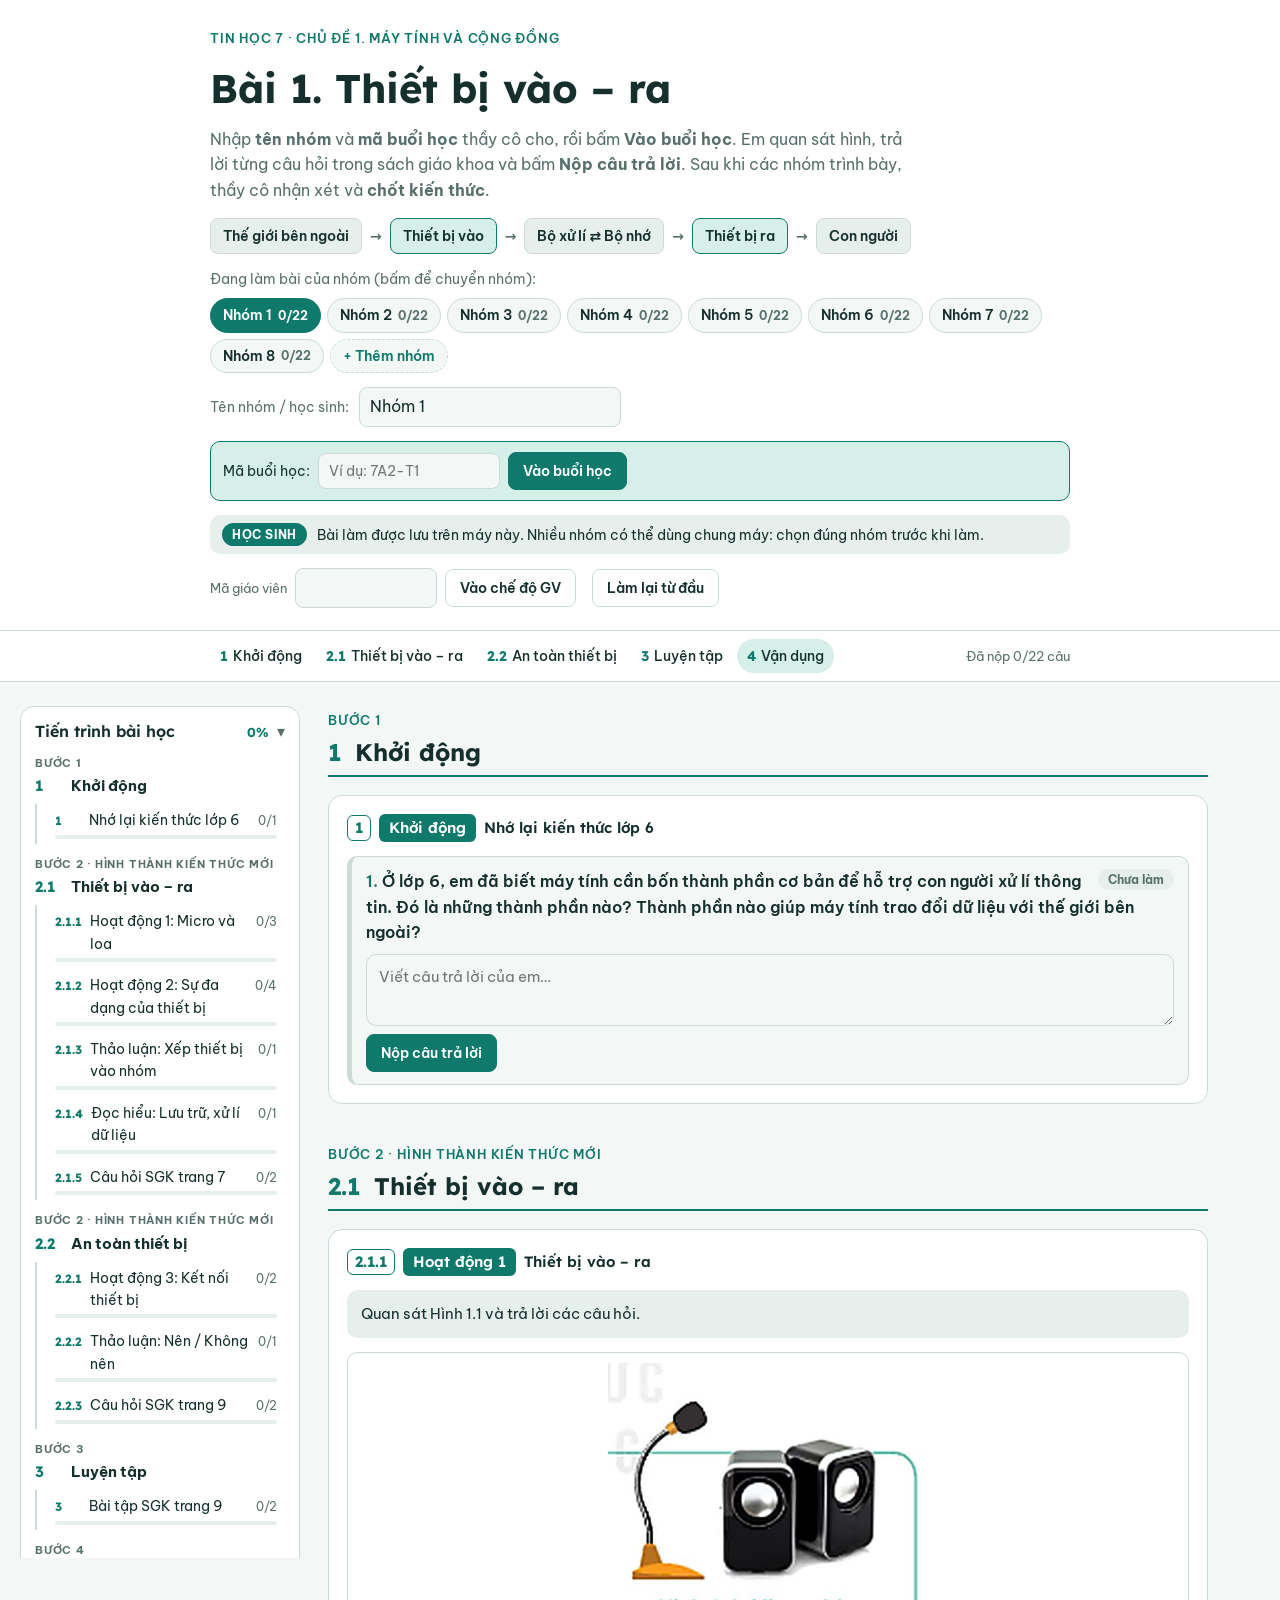
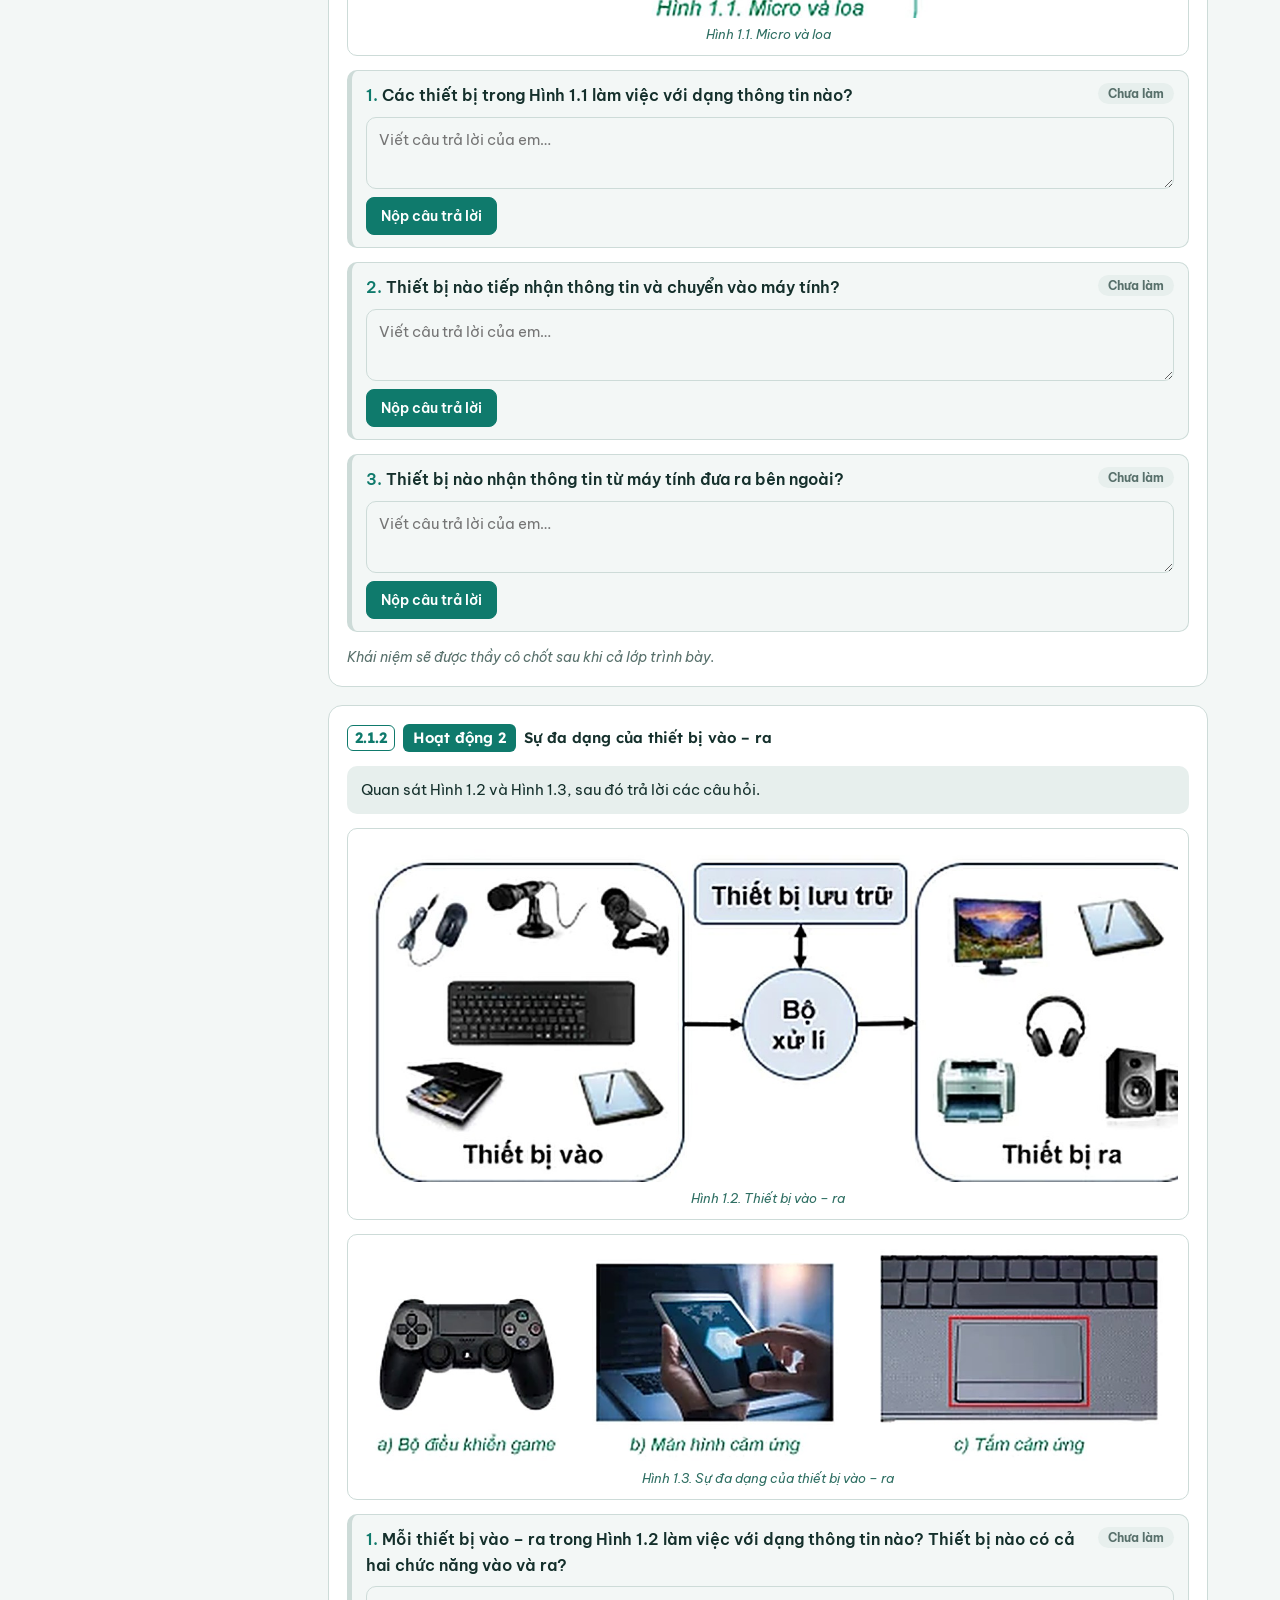
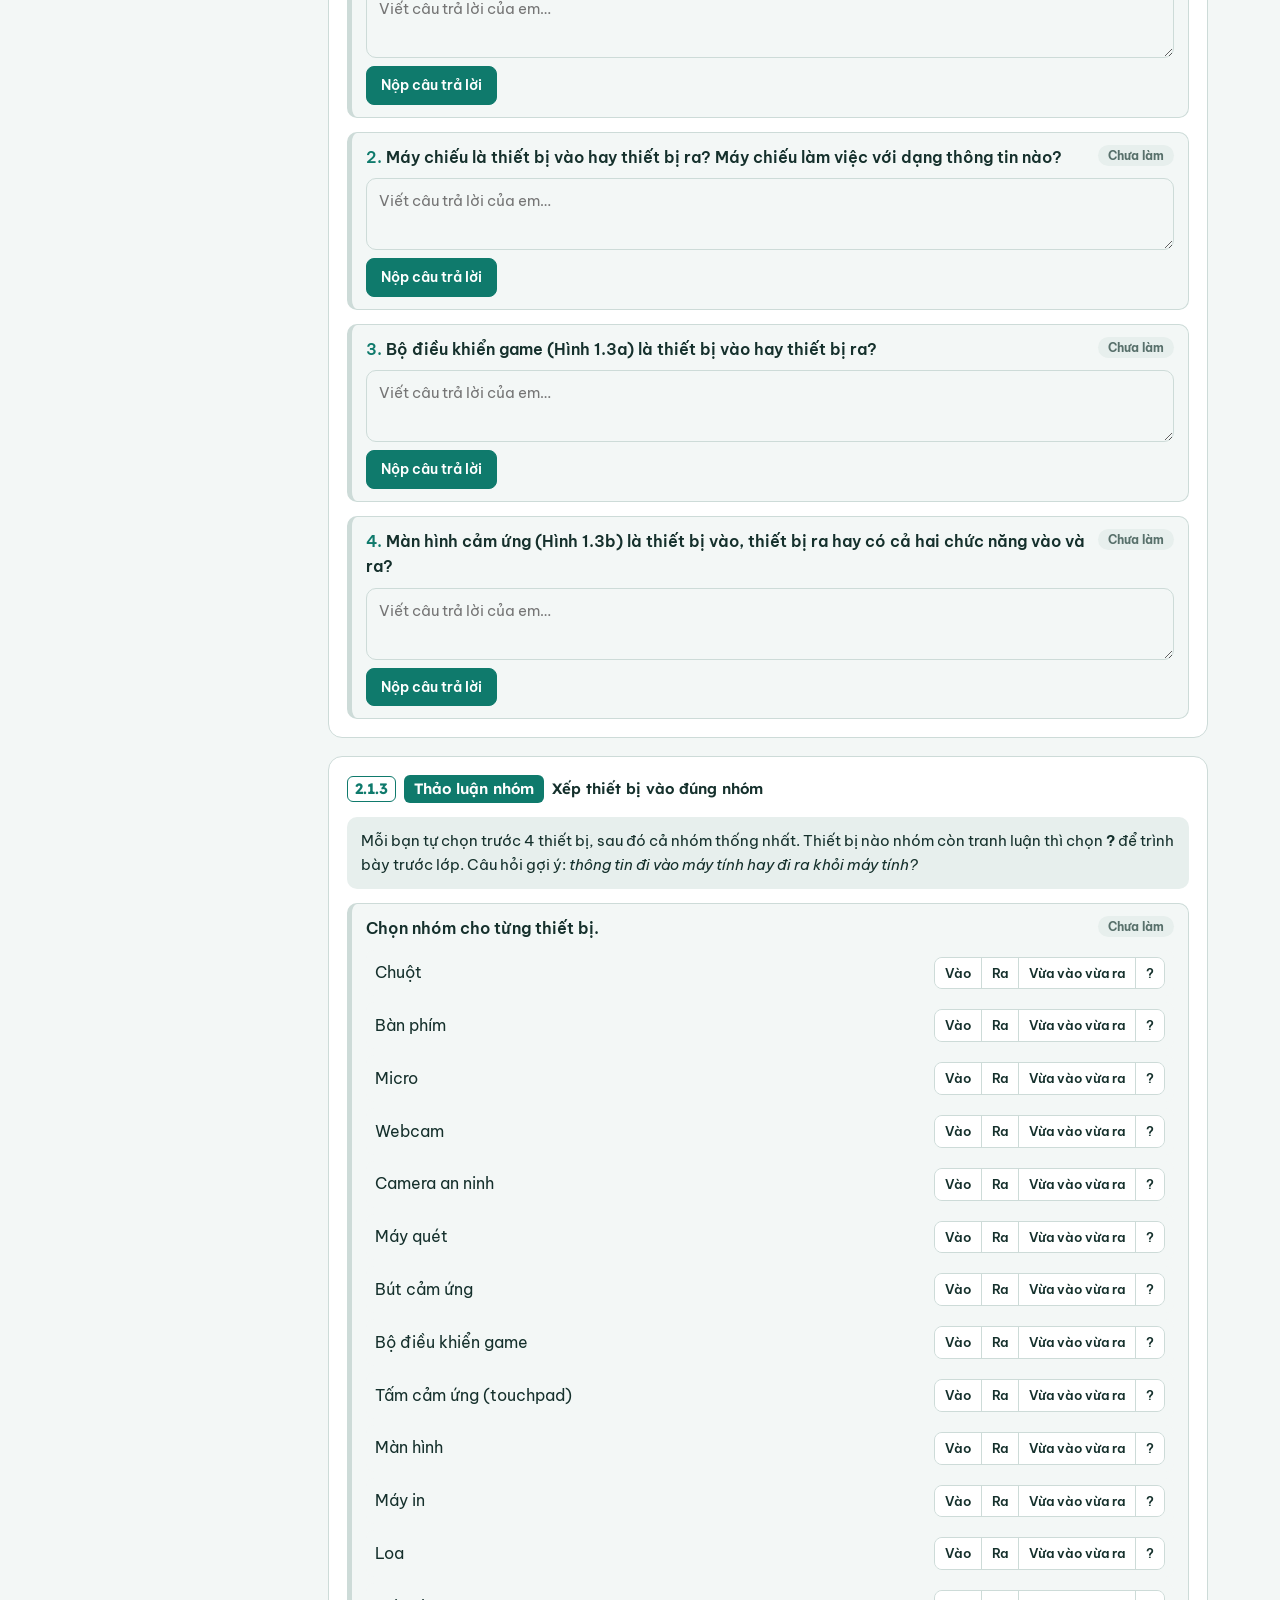
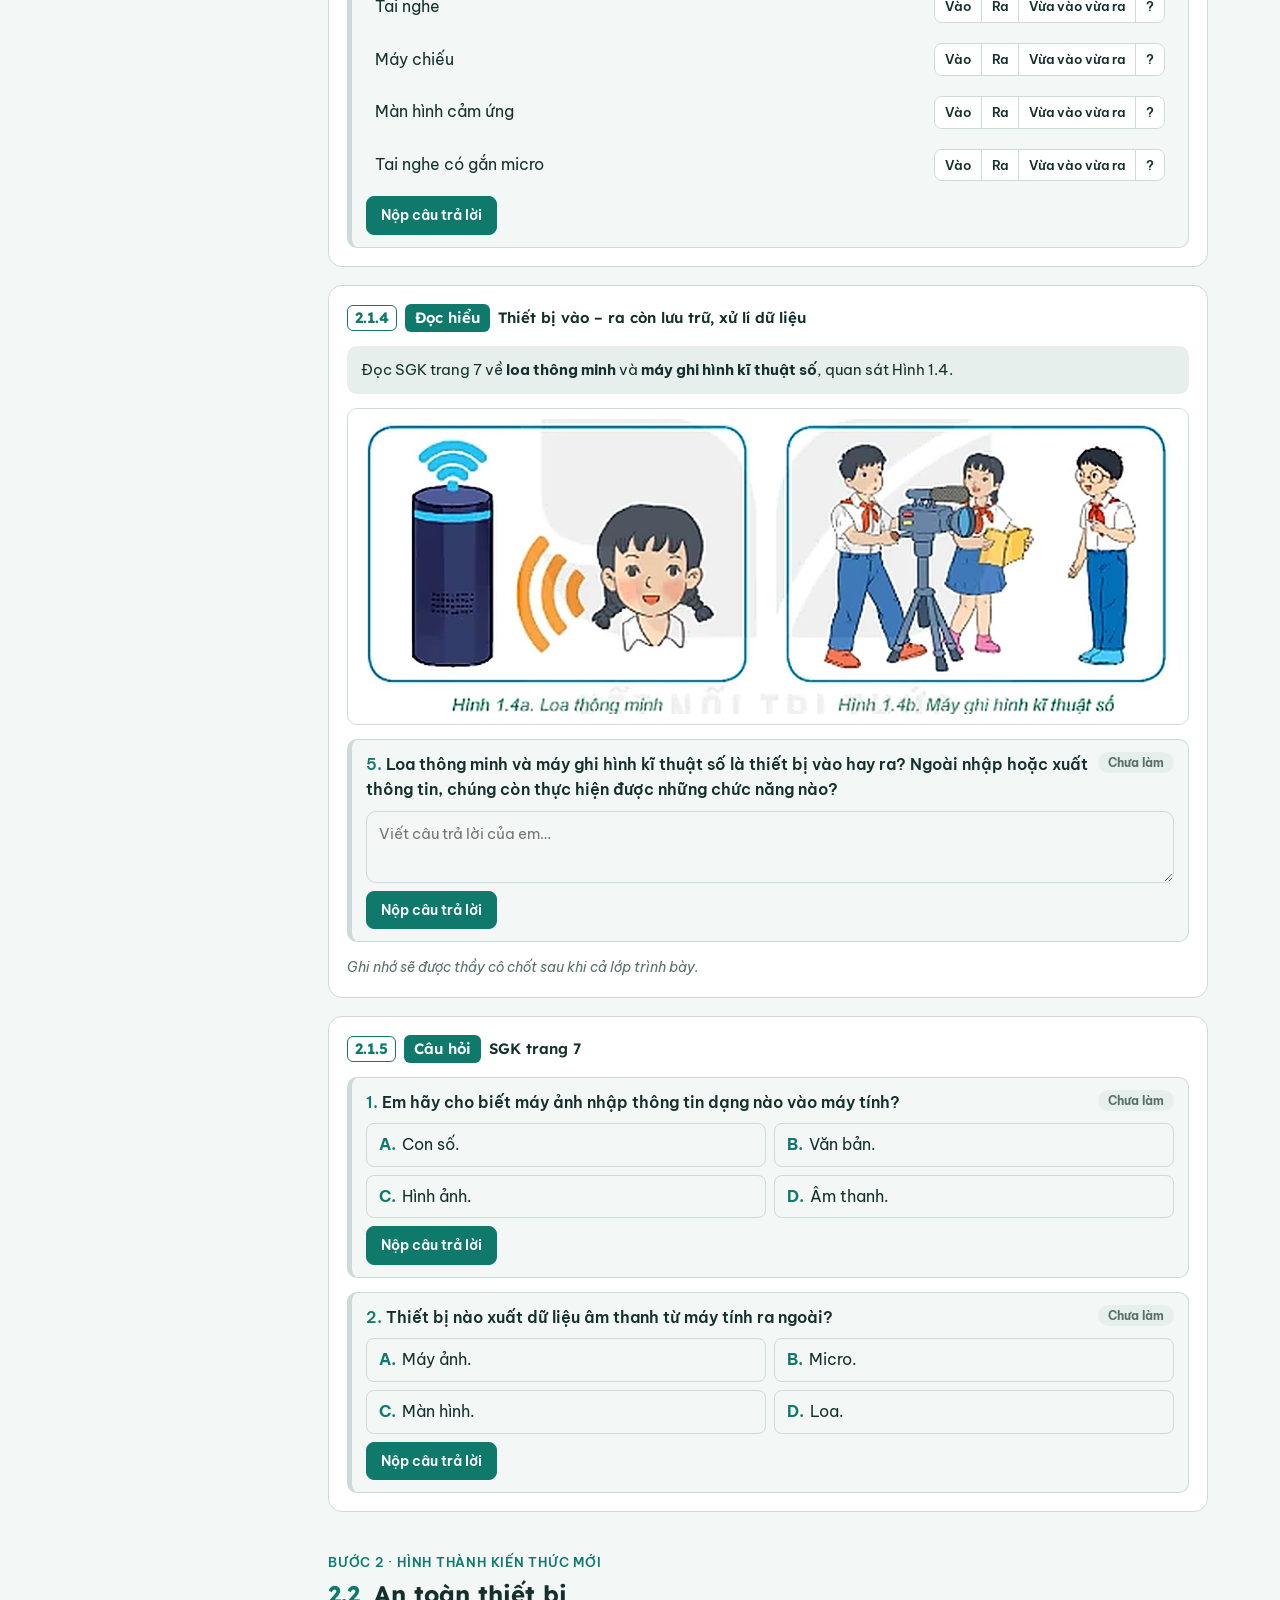
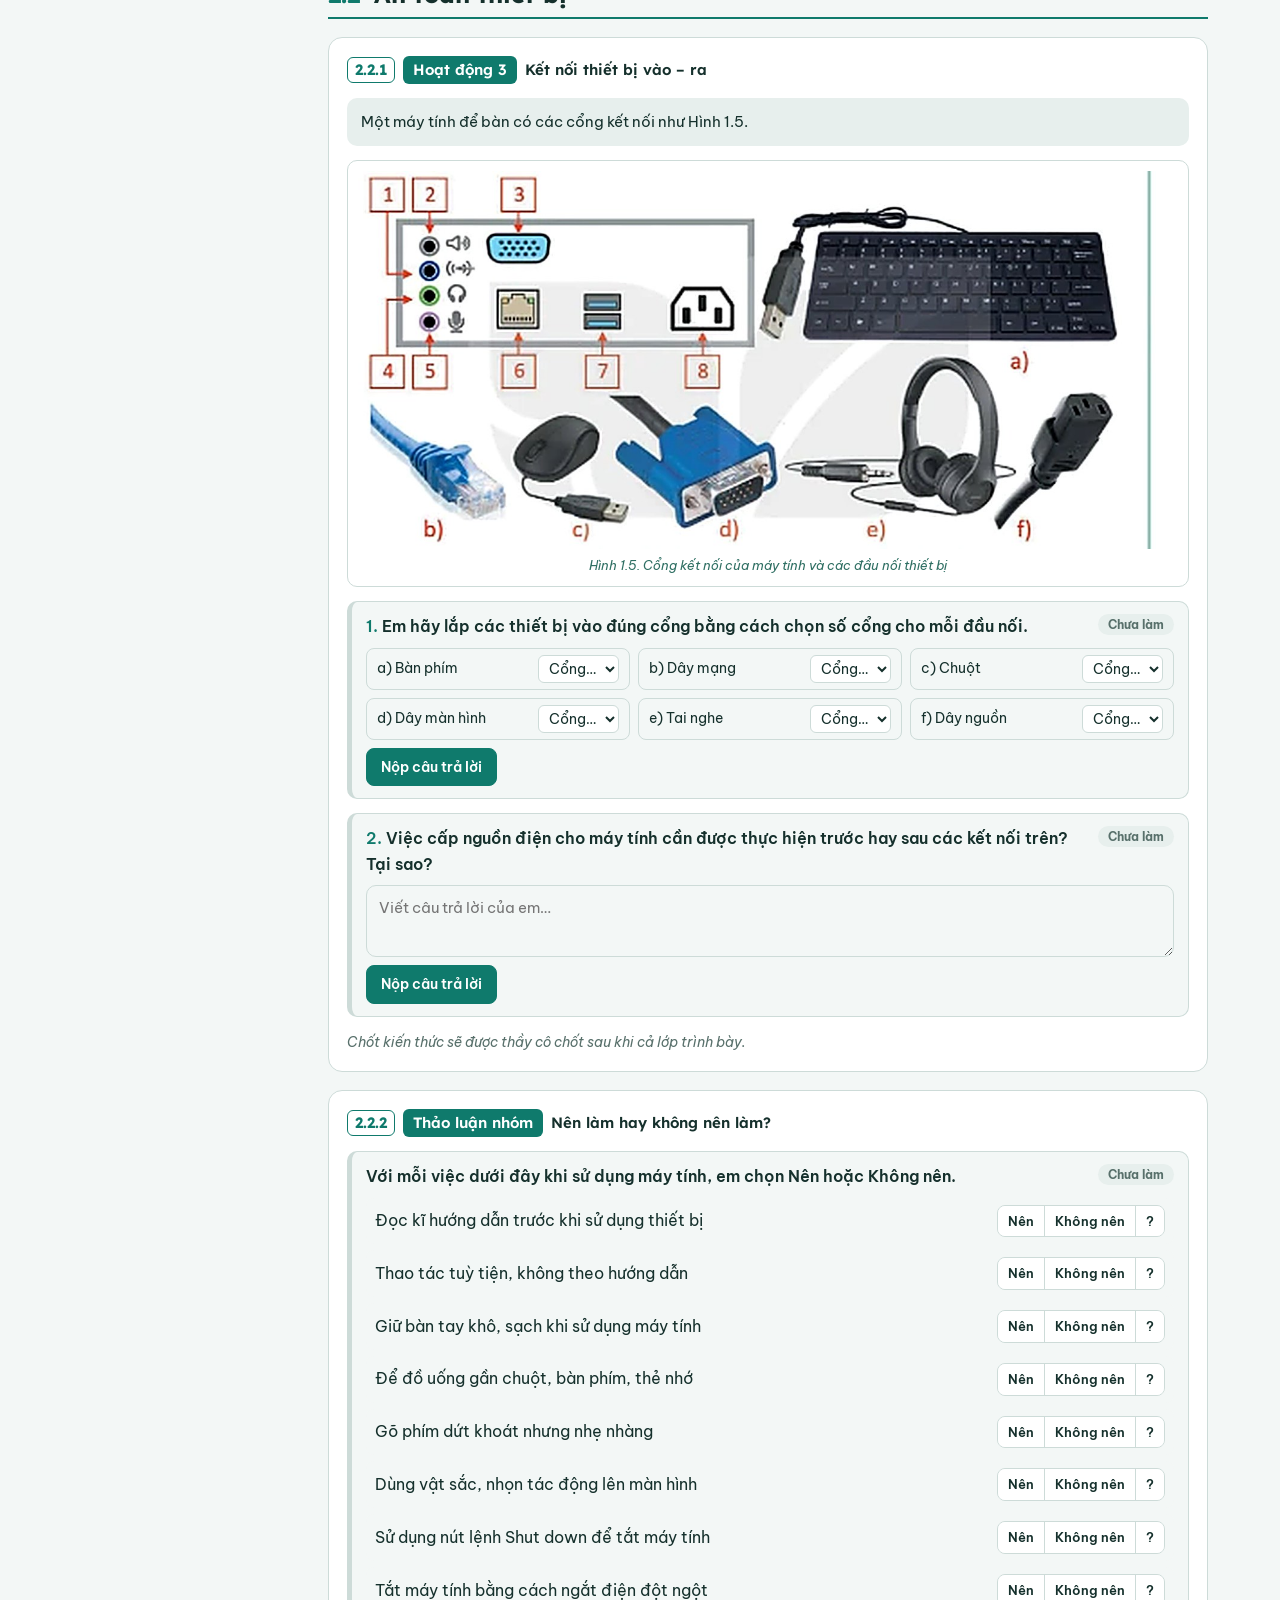
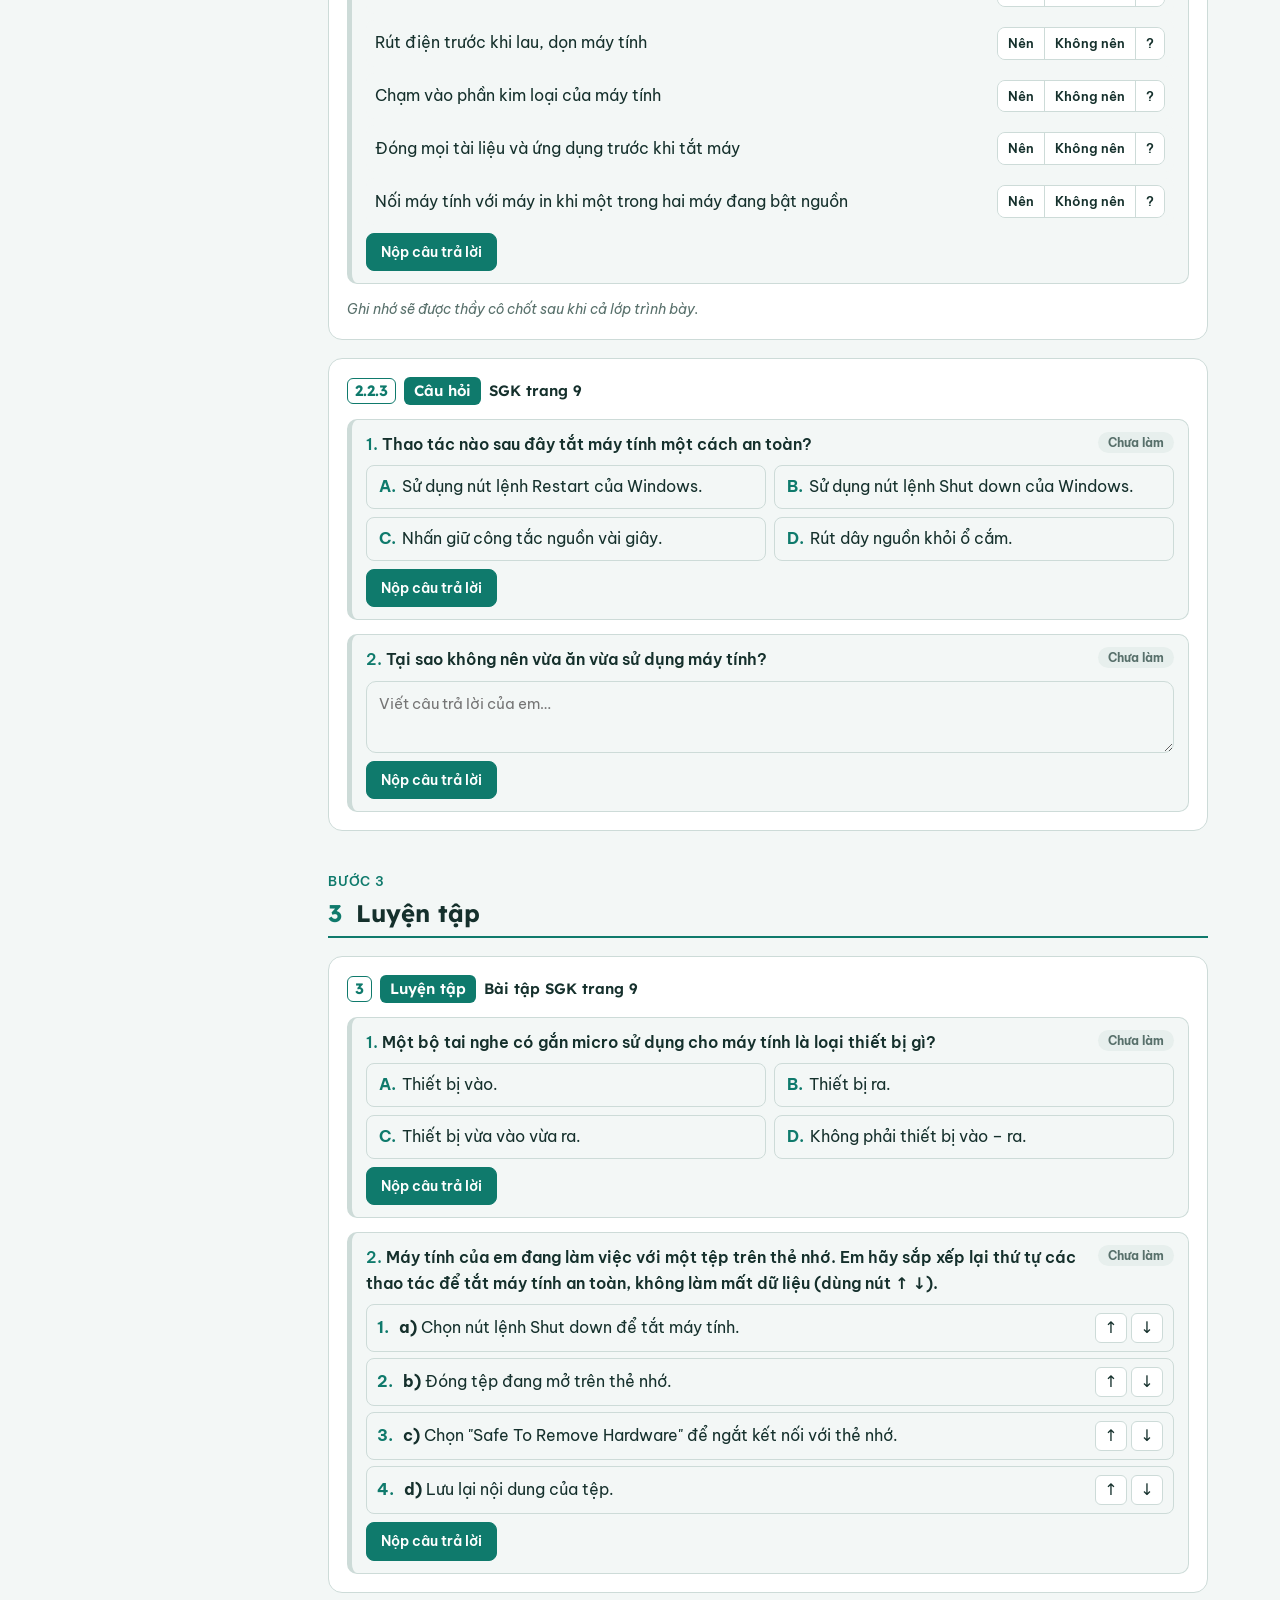
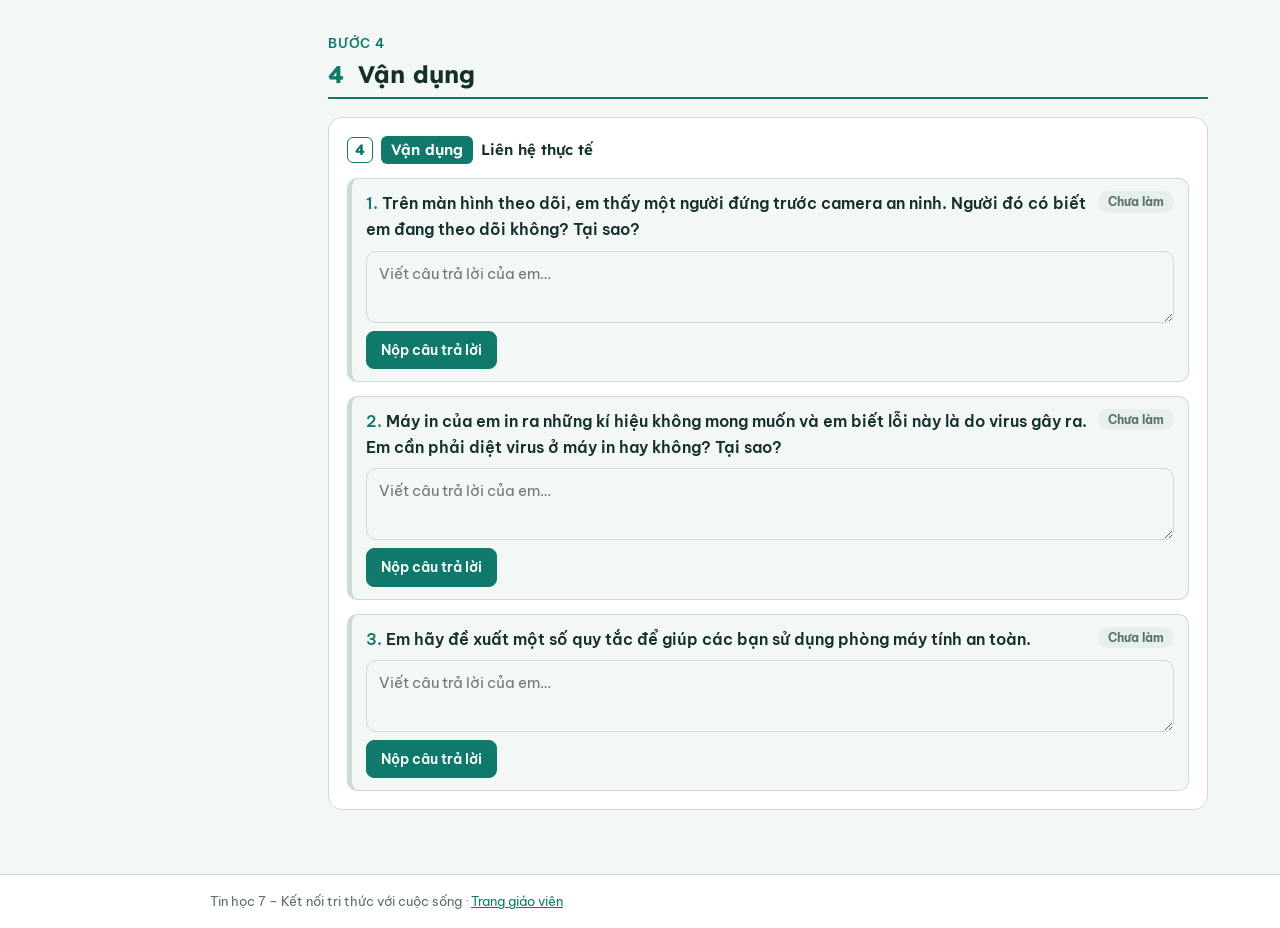
==== index.html @ f8c26579 "Phân cấp tiến trình bài học và tô màu trạng thái câu trả lời - Đánh số 4 bước theo KHBD (1; 2.1.x; 2" ====
<!doctype html>
<html lang="vi">
<head>
<meta charset="utf-8">
<meta name="viewport" content="width=device-width,initial-scale=1,viewport-fit=cover">
<title>Thiết bị vào – ra · Tin học 7</title>
<link rel="preconnect" href="https://fonts.googleapis.com">
<link rel="stylesheet" href="https://fonts.googleapis.com/css2?family=Be+Vietnam+Pro:ital,wght@0,400;0,500;0,600;0,700;1,400&family=Lexend:wght@500;600;700&display=swap">
<link rel="stylesheet" href="assets/style.css?v=9">
</head>
<body>
<header class="hero">
  <div class="wrap">
    <div class="eyebrow">Tin học 7 · Chủ đề 1. Máy tính và cộng đồng</div>
    <h1>Bài 1. Thiết bị vào – ra</h1>
    <p class="lead">Nhập <b>tên nhóm</b> và <b>mã buổi học</b> thầy cô cho, rồi bấm <b>Vào buổi học</b>. Em quan sát hình, trả lời từng câu hỏi trong sách giáo khoa và bấm <b>Nộp câu trả lời</b>. Sau khi các nhóm trình bày, thầy cô nhận xét và <b>chốt kiến thức</b>.</p>
    <div class="flow" aria-label="Đường đi của thông tin trong máy tính">
      <span class="node">Thế giới bên ngoài</span><span class="arr">→</span>
      <span class="node io">Thiết bị vào</span><span class="arr">→</span>
      <span class="node">Bộ xử lí ⇄ Bộ nhớ</span><span class="arr">→</span>
      <span class="node io">Thiết bị ra</span><span class="arr">→</span>
      <span class="node">Con người</span>
    </div>
    <div class="groups" id="group-bar" hidden>
      <span class="gl">Đang làm bài của nhóm (bấm để chuyển nhóm):</span>
      <div class="gchips" id="gchips"></div>
    </div>
    <div class="who">
      <label for="hs-name" id="name-label">Họ tên / Nhóm:</label>
      <input id="hs-name" type="text" placeholder="Ví dụ: Nhóm 3 – 7A2" autocomplete="off">
    </div>
    <div class="join" id="join-box">
      <label for="buoi">Mã buổi học:</label>
      <input id="buoi" type="text" placeholder="Ví dụ: 7A2-T1" autocomplete="off" style="width:160px">
      <button class="btn primary" id="join-go" type="button">Vào buổi học</button>
      <span class="status bad" id="join-msg"></span>
    </div>
    <div class="join" id="join-info" hidden>
      Buổi học: <b id="join-code"></b>
      <button class="btn" id="leave" type="button">Rời buổi học</button>
    </div>
    <div class="mode" id="mode-bar">
      <span class="pill" id="mode-pill">Học sinh</span>
      <span id="mode-text">Bài làm được lưu trên máy này.</span>
      <span class="sync" id="sync"></span>
    </div>
    <div class="tools">
      <span id="pin-box" class="tools">
        <label for="pin" class="status">Mã giáo viên</label>
        <input id="pin" type="password" autocomplete="off" style="width:120px">
        <button class="btn" id="pin-go" type="button">Vào chế độ GV</button>
        <span class="status bad" id="pin-msg"></span>
      </span>
      <button class="btn" id="t-exit" type="button" hidden>Thoát chế độ GV</button>
      <button class="btn keybtn" id="reveal-all" type="button" hidden>Chốt tất cả</button>
      <button class="btn keybtn" id="hide-all" type="button" hidden>Ẩn tất cả phần chốt</button>
      <button class="btn" id="reset" type="button">Làm lại từ đầu</button>
      <div class="confirm" id="reset-confirm" hidden>
        <span id="reset-q">Xoá toàn bộ câu trả lời của em?</span>
        <button class="btn" id="reset-yes" type="button">Xoá</button>
        <button class="btn" id="reset-all" type="button" hidden>Xoá bài của tất cả nhóm</button>
        <button class="btn" id="reset-no" type="button">Huỷ</button>
      </div>
    </div>
  </div>
</header>

<nav class="toc" aria-label="Mục lục">
  <div class="wrap">
    <a href="#theo-doi" id="toc-dash" hidden>Theo dõi lớp</a>
    <a href="#mo-dau" data-stage="mo-dau"><span class="sn">1</span> Khởi động</a>
    <a href="#phan-1" data-stage="phan-1"><span class="sn">2.1</span> Thiết bị vào – ra</a>
    <a href="#phan-2" data-stage="phan-2"><span class="sn">2.2</span> An toàn thiết bị</a>
    <a href="#luyen-tap" data-stage="luyen-tap"><span class="sn">3</span> Luyện tập</a>
    <a href="#van-dung" data-stage="van-dung"><span class="sn">4</span> Vận dụng</a>
    <span class="prog" id="prog"></span>
  </div>
</nav>

<div class="layout">
<aside class="outline" id="outline" aria-label="Tiến trình bài học"></aside>
<main>
  <div class="wrap">

    <section class="part" id="theo-doi" hidden>
      <div class="part-head"><div class="eyebrow">Dành cho giáo viên</div><h2>Theo dõi lớp</h2></div>
      <div class="act">
        <div class="dash-sum" id="dash-sum"></div>
        <div class="tbl-wrap"><table class="tbl"><thead><tr><th>Học sinh / Nhóm</th><th>Đã nộp</th><th>Cập nhật</th><th id="dash-open-h"></th></tr></thead><tbody id="dash-rows"></tbody></table></div>
      </div>
      <div class="act">
        <div class="dash-q">
          <label for="dash-select"><b>Xem câu trả lời của cả lớp:</b></label>
          <select id="dash-select"></select>
          <button class="btn keybtn" id="dash-reveal" type="button">GV chốt câu này</button>
        </div>
        <div class="ans-list" id="dash-answers"></div>
      </div>
    </section>

    <section class="part" id="mo-dau">
      <div class="part-head"><div class="eyebrow">Bước 1</div><h2><span class="sn">1</span> Khởi động</h2></div>
      <div class="act">
        <div class="act-tag"><b>Khởi động</b> Nhớ lại kiến thức lớp 6</div>
        <div data-task="kd1" data-n="1"></div>
      </div>
    </section>

    <section class="part" id="phan-1">
      <div class="part-head"><div class="eyebrow">Bước 2 · Hình thành kiến thức mới</div><h2><span class="sn">2.1</span> Thiết bị vào – ra</h2></div>

      <div class="act">
        <div class="act-tag"><b>Hoạt động 1</b> Thiết bị vào – ra</div>
        <div class="reading">Quan sát Hình 1.1 và trả lời các câu hỏi.</div>
        <figure class="fig sm"><img src="hinh/h11.jpg" alt="Micro để bàn và cặp loa máy tính"><figcaption>Hình 1.1. Micro và loa</figcaption></figure>
        <div data-task="h1a" data-n="1"></div>
        <div data-task="h1b" data-n="2"></div>
        <div data-task="h1c" data-n="3"></div>
        <div data-concept="c1"></div>
      </div>

      <div class="act">
        <div class="act-tag"><b>Hoạt động 2</b> Sự đa dạng của thiết bị vào – ra</div>
        <div class="reading">Quan sát Hình 1.2 và Hình 1.3, sau đó trả lời các câu hỏi.</div>
        <figure class="fig"><img src="hinh/h12.jpg" alt="Sơ đồ: nhóm thiết bị vào, bộ xử lí, thiết bị lưu trữ và nhóm thiết bị ra"><figcaption>Hình 1.2. Thiết bị vào – ra</figcaption></figure>
        <figure class="fig"><img src="hinh/h13.jpg" alt="Bộ điều khiển game, màn hình cảm ứng, tấm cảm ứng"><figcaption>Hình 1.3. Sự đa dạng của thiết bị vào – ra</figcaption></figure>
        <div data-task="h2a" data-n="1"></div>
        <div data-task="h2b" data-n="2"></div>
        <div data-task="h2c" data-n="3"></div>
        <div data-task="h2d" data-n="4"></div>
      </div>

      <div class="act">
        <div class="act-tag"><b>Thảo luận nhóm</b> Xếp thiết bị vào đúng nhóm</div>
        <div class="reading">Mỗi bạn tự chọn trước 4 thiết bị, sau đó cả nhóm thống nhất. Thiết bị nào nhóm còn tranh luận thì chọn <b>?</b> để trình bày trước lớp. Câu hỏi gợi ý: <i>thông tin đi vào máy tính hay đi ra khỏi máy tính?</i></div>
        <div data-task="sortDev"></div>
      </div>

      <div class="act">
        <div class="act-tag"><b>Đọc hiểu</b> Thiết bị vào – ra còn lưu trữ, xử lí dữ liệu</div>
        <div class="reading">Đọc SGK trang 7 về <b>loa thông minh</b> và <b>máy ghi hình kĩ thuật số</b>, quan sát Hình 1.4.</div>
        <figure class="fig"><img src="hinh/h14.jpg" alt="Hình 1.4a. Loa thông minh; Hình 1.4b. Máy ghi hình kĩ thuật số"></figure>
        <div data-task="h2e" data-n="5"></div>
        <div data-concept="c2"></div>
      </div>

      <div class="act">
        <div class="act-tag"><b>Câu hỏi</b> SGK trang 7</div>
        <div data-task="p7a" data-n="1"></div>
        <div data-task="p7b" data-n="2"></div>
      </div>
    </section>

    <section class="part" id="phan-2">
      <div class="part-head"><div class="eyebrow">Bước 2 · Hình thành kiến thức mới</div><h2><span class="sn">2.2</span> An toàn thiết bị</h2></div>

      <div class="act">
        <div class="act-tag"><b>Hoạt động 3</b> Kết nối thiết bị vào – ra</div>
        <div class="reading">Một máy tính để bàn có các cổng kết nối như Hình 1.5.</div>
        <figure class="fig"><img src="hinh/h15.jpg" alt="Các cổng kết nối đánh số 1 đến 8 và các đầu nối a) đến f)"><figcaption>Hình 1.5. Cổng kết nối của máy tính và các đầu nối thiết bị</figcaption></figure>
        <div data-task="h3a" data-n="1"></div>
        <div data-task="h3b" data-n="2"></div>
        <div data-concept="c3"></div>
      </div>

      <div class="act">
        <div class="act-tag"><b>Thảo luận nhóm</b> Nên làm hay không nên làm?</div>
        <div data-task="sortSafe"></div>
        <div data-concept="c4"></div>
      </div>

      <div class="act">
        <div class="act-tag"><b>Câu hỏi</b> SGK trang 9</div>
        <div data-task="p9a" data-n="1"></div>
        <div data-task="p9b" data-n="2"></div>
      </div>
    </section>

    <section class="part" id="luyen-tap">
      <div class="part-head"><div class="eyebrow">Bước 3</div><h2><span class="sn">3</span> Luyện tập</h2></div>
      <div class="act">
        <div class="act-tag"><b>Luyện tập</b> Bài tập SGK trang 9</div>
        <div data-task="lt1" data-n="1"></div>
        <div data-task="lt2" data-n="2"></div>
      </div>
    </section>

    <section class="part" id="van-dung">
      <div class="part-head"><div class="eyebrow">Bước 4</div><h2><span class="sn">4</span> Vận dụng</h2></div>
      <div class="act">
        <div class="act-tag"><b>Vận dụng</b> Liên hệ thực tế</div>
        <div data-task="vd1" data-n="1"></div>
        <div data-task="vd2" data-n="2"></div>
        <div data-task="vd3" data-n="3"></div>
      </div>
    </section>

  </div>
</main>
</div>

<footer class="foot"><div class="wrap">Tin học 7 – Kết nối tri thức với cuộc sống · <a href="giaovien.html">Trang giáo viên</a></div></footer>
<script src="config.js?v=9"></script>
<script src="assets/content.js?v=9"></script>
<script src="assets/outline.js?v=9"></script>
<script src="assets/api.js?v=9"></script>
<script src="assets/hs.js?v=9"></script>
</body>
</html>
---- assets/style.css ----
/* Layout: một cột bài học đọc từ trên xuống, mục lục dính trên cùng; mỗi câu hỏi là một phiếu: HS nộp, GV chốt. GV có thêm bảng theo dõi lớp. */
:root{
  --bg:#f3f7f6; --surface:#ffffff; --sunk:#e7efed; --line:#cddbd8;
  --fg:#15302c; --muted:#58706b;
  --accent:#0f7a6c; --accent-ink:#ffffff; --accent-soft:#d6efe9;
  --key:#c2410c; --key-soft:#fdeee4; --key-line:#f3c3a5;
  --ok:#15803d; --ok-soft:#dcf3e3; --bad:#b91c1c; --bad-soft:#fde3e3;
  --info:#1d4ed8; --info-soft:#e1eafd; --warn:#a16207; --warn-soft:#fdf2d3;
  --font-display:"Lexend","Be Vietnam Pro",system-ui,sans-serif;
  --font-body:"Be Vietnam Pro",system-ui,-apple-system,"Segoe UI",sans-serif;
}
@media (prefers-color-scheme:dark){:root:not([data-theme="light"]){
  --bg:#0e1716; --surface:#152220; --sunk:#1b2b28; --line:#2b403c;
  --fg:#e3efec; --muted:#9bb3ad;
  --accent:#3cc2ad; --accent-ink:#06201c; --accent-soft:#173a35;
  --key:#fb923c; --key-soft:#2e1c12; --key-line:#5e3518;
  --ok:#4ade80; --ok-soft:#14301f; --bad:#f87171; --bad-soft:#3a1717;
  --info:#7aa7ff; --info-soft:#17284a; --warn:#e8b64c; --warn-soft:#3a2e10;
  color-scheme:dark}}
:root[data-theme="dark"]{
  --bg:#0e1716; --surface:#152220; --sunk:#1b2b28; --line:#2b403c;
  --fg:#e3efec; --muted:#9bb3ad;
  --accent:#3cc2ad; --accent-ink:#06201c; --accent-soft:#173a35;
  --key:#fb923c; --key-soft:#2e1c12; --key-line:#5e3518;
  --ok:#4ade80; --ok-soft:#14301f; --bad:#f87171; --bad-soft:#3a1717;
  --info:#7aa7ff; --info-soft:#17284a; --warn:#e8b64c; --warn-soft:#3a2e10;
  color-scheme:dark}

body{background:var(--bg);color:var(--fg);font-family:var(--font-body);font-size:16px;line-height:1.6}
body::before{content:"";position:fixed;inset:0 0 auto;height:env(safe-area-inset-top,0px);z-index:10;background:var(--surface)}
.wrap{max-width:860px;margin:0 auto;padding-left:max(16px,env(safe-area-inset-left,0px));padding-right:max(16px,env(safe-area-inset-right,0px))}
h1,h2,h3{font-family:var(--font-display);text-wrap:balance;line-height:1.25;margin:0}
h1{font-size:clamp(28px,5vw,40px);font-weight:700}
h2{font-size:24px;font-weight:700}
h3{font-size:18px;font-weight:600}
p{margin:0}
button{font:inherit;cursor:pointer}
button:focus-visible,textarea:focus-visible,select:focus-visible,input:focus-visible{outline:3px solid var(--accent);outline-offset:2px}

header.hero{background:var(--surface);border-bottom:1px solid var(--line)}
header.hero .wrap{padding-block:28px 22px;display:grid;gap:14px}
.eyebrow{font-size:13px;font-weight:600;letter-spacing:.06em;text-transform:uppercase;color:var(--accent)}
.lead{color:var(--muted);max-width:64ch}
.flow{display:flex;flex-wrap:wrap;align-items:center;gap:8px;font-size:14px;font-weight:600}
.flow .node{padding:6px 12px;border-radius:8px;background:var(--sunk);border:1px solid var(--line)}
.flow .node.io{background:var(--accent-soft);border-color:var(--accent)}
.flow .arr{color:var(--muted)}
.who{display:flex;flex-wrap:wrap;gap:10px;align-items:center}
.who label{font-size:14px;color:var(--muted)}
input[type=text],input[type=password]{font:inherit;padding:6px 10px;border:1px solid var(--line);border-radius:8px;background:var(--bg);color:var(--fg);min-width:0;width:240px;max-width:100%}
.mode{display:flex;flex-wrap:wrap;gap:10px;align-items:center;font-size:14px;padding:8px 12px;border-radius:10px;background:var(--sunk)}
.mode .pill{font-weight:700;font-size:12px;letter-spacing:.05em;text-transform:uppercase;padding:2px 10px;border-radius:999px;background:var(--accent);color:var(--accent-ink)}
.mode .pill.t{background:var(--key);color:var(--accent-ink)}
.mode .sync{color:var(--muted)}
.tools{display:flex;flex-wrap:wrap;gap:8px;align-items:center}
.groups{display:grid;gap:8px}
.groups .gl{font-size:14px;color:var(--muted)}
.gchips{display:flex;flex-wrap:wrap;gap:6px}
.gchip{display:inline-flex;gap:6px;align-items:center;border:1px solid var(--line);background:var(--bg);color:var(--fg);padding:5px 12px;border-radius:999px;font-size:14px;font-weight:600;max-width:100%}
.gchip .gn{overflow:hidden;text-overflow:ellipsis;white-space:nowrap;max-width:14ch}
.gchip .gc{font-size:12px;font-weight:700;color:var(--muted);font-variant-numeric:tabular-nums}
.gchip[aria-pressed="true"]{background:var(--accent);border-color:var(--accent);color:var(--accent-ink)}
.gchip[aria-pressed="true"] .gc{color:var(--accent-ink)}
.gchip.add{border-style:dashed;color:var(--accent)}
.confirm{display:flex;flex-wrap:wrap;gap:8px;align-items:center;font-size:14px;background:var(--bad-soft);border:1px solid var(--bad);padding:8px 10px;border-radius:8px}

nav.toc{position:sticky;top:env(safe-area-inset-top,0px);z-index:5;background:var(--surface);border-bottom:1px solid var(--line)}
nav.toc .wrap{display:flex;gap:4px;align-items:center;padding-block:8px;overflow-x:auto}
nav.toc a{white-space:nowrap;text-decoration:none;color:var(--fg);font-size:14px;font-weight:500;padding:6px 10px;border-radius:999px}
nav.toc a:hover{background:var(--sunk)}
nav.toc .prog{margin-left:auto;white-space:nowrap;font-size:13px;color:var(--muted);font-variant-numeric:tabular-nums;padding-left:8px}

main .wrap{display:grid;gap:40px;padding-block:28px 64px}
section.part{display:grid;gap:18px;scroll-margin-top:64px}
.part-head{display:grid;gap:6px;border-bottom:2px solid var(--accent);padding-bottom:8px}
.act{display:grid;gap:14px;background:var(--surface);border:1px solid var(--line);border-radius:14px;padding:18px;min-width:0}
.act-tag{display:inline-flex;flex-wrap:wrap;gap:8px;align-items:baseline;font-family:var(--font-display);font-weight:600;font-size:15px}
.act-tag b{background:var(--accent);color:var(--accent-ink);padding:2px 10px;border-radius:6px;font-weight:600}
.reading{background:var(--sunk);border-radius:10px;padding:12px 14px;font-size:15px}

figure.fig{margin:0;display:grid;gap:6px;justify-items:center;background:#ffffff;border:1px solid var(--line);border-radius:10px;padding:10px}
figure.fig img{display:block;width:100%;height:auto}
figure.fig.sm img{max-width:320px}
figure.fig figcaption{font-size:13px;color:#2f6f63;font-style:italic;text-align:center}

.q{display:grid;gap:8px;padding-top:14px;border-top:1px dashed var(--line);min-width:0}
.q-text{font-weight:600}
.q-text .n{color:var(--accent);margin-right:4px}
textarea{font:inherit;font-size:15px;width:100%;min-height:72px;resize:vertical;padding:10px 12px;border:1px solid var(--line);border-radius:10px;background:var(--bg);color:var(--fg);box-sizing:border-box}
textarea[readonly]{background:var(--sunk)}
.row{display:flex;flex-wrap:wrap;gap:8px;align-items:center}
.btn{border:1px solid var(--line);background:var(--surface);color:var(--fg);padding:7px 14px;border-radius:8px;font-size:14px;font-weight:600}
.btn:hover:not(:disabled){border-color:var(--accent)}
.btn.primary{background:var(--accent);border-color:var(--accent);color:var(--accent-ink)}
.btn.keybtn{border-color:var(--key-line);color:var(--key);background:var(--key-soft)}
.btn:disabled{opacity:.45;cursor:not-allowed}
.status{font-size:13px;color:var(--muted)}
.status.ok{color:var(--ok)} .status.bad{color:var(--bad)}

.key{border:1px solid var(--key-line);background:var(--key-soft);border-radius:10px;padding:12px 14px;display:grid;gap:8px}
.key-label{font-size:12px;font-weight:700;letter-spacing:.07em;text-transform:uppercase;color:var(--key)}
.key ul{margin:0;padding-left:20px}
.key .note label{font-size:13px;color:var(--muted)}
.key .note textarea{min-height:52px;background:var(--surface)}
.concept-wrap{display:grid;gap:10px}
.concept{border:2px solid var(--key);background:var(--key-soft);border-radius:12px;padding:14px 16px;display:grid;gap:8px}
.concept h3{color:var(--key)}
.concept ul{margin:0;padding-left:20px;display:grid;gap:4px}
.wait{font-size:14px;color:var(--muted);font-style:italic}

.opts{display:grid;grid-template-columns:repeat(2,minmax(0,1fr));gap:8px}
@media (max-width:520px){.opts{grid-template-columns:1fr}}
.opt{text-align:left;border:1px solid var(--line);background:var(--bg);color:var(--fg);padding:8px 12px;border-radius:8px}
.opt .l{font-weight:700;margin-right:6px;color:var(--accent)}
.opt.sel{border-color:var(--accent);background:var(--accent-soft)}
.opt.right{border-color:var(--ok);background:var(--ok-soft)}
.opt.wrong{border-color:var(--bad);background:var(--bad-soft)}
.opt:disabled{cursor:default}

.sort{display:grid;gap:6px}
.sort-row{display:grid;grid-template-columns:minmax(0,1fr) auto;gap:10px;align-items:center;padding:6px 8px;border-radius:8px;background:var(--bg);border:1px solid transparent}
.sort-row.right{border-color:var(--ok);background:var(--ok-soft)}
.sort-row.wrong{border-color:var(--bad);background:var(--bad-soft)}
.sort-row .hint{display:block;font-size:13px;color:var(--bad);font-weight:600}
.seg{display:inline-flex;flex-wrap:wrap;border:1px solid var(--line);border-radius:8px;overflow:hidden}
.seg button{border:0;background:var(--surface);color:var(--fg);padding:5px 10px;font-size:13px;font-weight:600;border-left:1px solid var(--line)}
.seg button:first-child{border-left:0}
.seg button[aria-pressed="true"]{background:var(--accent);color:var(--accent-ink)}
.seg button.unsure[aria-pressed="true"]{background:var(--key);color:var(--accent-ink)}
.seg button:disabled{cursor:default}
@media (max-width:560px){.sort-row{grid-template-columns:1fr}}

.match{display:grid;grid-template-columns:repeat(3,minmax(0,1fr));gap:8px}
@media (max-width:620px){.match{grid-template-columns:repeat(2,minmax(0,1fr))}}
.match label{display:flex;justify-content:space-between;align-items:center;gap:8px;padding:6px 10px;border:1px solid var(--line);border-radius:8px;background:var(--bg);font-size:14px}
.match label.right{border-color:var(--ok);background:var(--ok-soft)}
.match label.wrong{border-color:var(--bad);background:var(--bad-soft)}
.match select{font:inherit;padding:3px 6px;border-radius:6px;border:1px solid var(--line);background:var(--surface);color:var(--fg)}

.order{list-style:none;margin:0;padding:0;display:grid;gap:6px}
.order li{display:grid;grid-template-columns:auto minmax(0,1fr) auto;gap:10px;align-items:center;padding:8px 10px;border:1px solid var(--line);border-radius:8px;background:var(--bg)}
.order li.right{border-color:var(--ok);background:var(--ok-soft)}
.order li.wrong{border-color:var(--bad);background:var(--bad-soft)}
.order .pos{font-weight:700;color:var(--accent);font-variant-numeric:tabular-nums}
.order .mv{display:flex;gap:4px}
.order .mv button{border:1px solid var(--line);background:var(--surface);color:var(--fg);border-radius:6px;width:32px;height:30px}

/* Teacher dashboard */
#theo-doi .act{gap:12px}
.dash-sum{display:flex;flex-wrap:wrap;gap:14px;font-size:14px;color:var(--muted)}
.dash-sum b{color:var(--fg);font-variant-numeric:tabular-nums}
.tbl-wrap{overflow-x:auto}
table.tbl{border-collapse:collapse;width:100%;font-size:14px}
.tbl th,.tbl td{text-align:left;padding:7px 10px;border-bottom:1px solid var(--line);vertical-align:top}
.tbl th{font-size:12px;letter-spacing:.05em;text-transform:uppercase;color:var(--muted)}
.tbl td.num{font-variant-numeric:tabular-nums;white-space:nowrap}
.chip{display:inline-block;font-size:12px;font-weight:700;padding:1px 8px;border-radius:999px;white-space:nowrap}
.chip.ok{background:var(--ok-soft);color:var(--ok)} .chip.bad{background:var(--bad-soft);color:var(--bad)}
.chip.sub{background:var(--accent-soft);color:var(--accent)} .chip.draft{background:var(--sunk);color:var(--muted)}
.dash-q{display:flex;flex-wrap:wrap;gap:8px;align-items:center}
.dash-q select{font:inherit;padding:6px 8px;border-radius:8px;border:1px solid var(--line);background:var(--surface);color:var(--fg);max-width:100%}
.ans-list{display:grid;gap:8px}
.ans-item{display:grid;gap:4px;padding:10px 12px;border:1px solid var(--line);border-radius:10px;background:var(--bg)}
.ans-item .who-l{display:flex;gap:8px;align-items:center;font-weight:600;font-size:14px}
.ans-item .txt{white-space:pre-wrap;font-size:15px}
.empty{font-size:14px;color:var(--muted)}

@media (prefers-reduced-motion:no-preference){.key,.concept{animation:pop .25s ease-out}}
@keyframes pop{from{transform:translateY(-4px);opacity:.6}to{transform:none;opacity:1}}

/* Trang GitHub: vào buổi học, chân trang, trang giáo viên */
html{-webkit-text-size-adjust:100%}
body{margin:0}
.join{display:flex;flex-wrap:wrap;gap:8px;align-items:center;font-size:14px;padding:10px 12px;border:1px solid var(--accent);border-radius:10px;background:var(--accent-soft)}
footer.foot{border-top:1px solid var(--line);background:var(--surface)}
footer.foot .wrap{padding-block:16px;font-size:13px;color:var(--muted)}
footer.foot a{color:var(--accent)}
.login{display:grid;gap:10px;max-width:520px}
.login .row label{min-width:130px;font-size:14px;color:var(--muted)}
.share{display:flex;flex-wrap:wrap;gap:16px;align-items:center}
.share .qr{background:#ffffff;padding:8px;border-radius:8px;border:1px solid var(--line);line-height:0}
.share .qr img,.share .qr canvas{display:block;width:180px;height:180px;image-rendering:pixelated}
.share code{font-size:13px;word-break:break-all;background:var(--sunk);padding:4px 8px;border-radius:6px}
.big-code{font-family:var(--font-display);font-size:28px;font-weight:700;letter-spacing:.04em;color:var(--accent)}
.rev-list{display:grid;gap:6px}
.rev-row{display:grid;grid-template-columns:minmax(0,1fr) auto;gap:10px;align-items:center;padding:6px 10px;border:1px solid var(--line);border-radius:8px;background:var(--bg);font-size:14px}
.rev-row.on{border-color:var(--key-line);background:var(--key-soft)}
.rev-group{font-size:12px;font-weight:700;letter-spacing:.06em;text-transform:uppercase;color:var(--muted);margin-top:6px}
.key-inline{border-left:3px solid var(--key);padding:6px 10px;background:var(--key-soft);border-radius:0 8px 8px 0;font-size:14px}
.key-inline ul{margin:0;padding-left:18px}
[hidden]{display:none!important}
img{max-width:100%}
body{font-size:16px}
/* Trang giáo viên: bài học kèm bài các nhóm */
.app-grid,.lesson-grid{display:grid;gap:40px}
select.filter{font:inherit;font-size:14px;padding:4px 8px;border-radius:8px;border:1px solid var(--line);background:var(--surface);color:var(--fg);max-width:180px}
details.key-det summary{cursor:pointer;font-size:14px;font-weight:600;color:var(--key)}
details.key-det .key-inline{margin-top:6px}
.tq .ans-list{display:grid;gap:8px}
.fb-edit{display:grid;gap:6px;padding-top:6px;border-top:1px dashed var(--line)}
.fb-edit textarea{min-height:48px;background:var(--surface)}
.chip.nx{background:var(--key-soft);color:var(--key)}
/* Trang học sinh: nhận xét của giáo viên */
.feedback{border-left:3px solid var(--accent);background:var(--accent-soft);border-radius:0 10px 10px 0;padding:8px 12px;display:grid;gap:2px}
.feedback .fl{font-size:12px;font-weight:700;letter-spacing:.06em;text-transform:uppercase;color:var(--accent)}
.feedback .ft{white-space:pre-wrap}
/* Nút khen */
.ico{width:16px;height:16px;flex:none;fill:none;stroke:currentColor;stroke-width:2;stroke-linecap:round;stroke-linejoin:round;vertical-align:-3px}
.like-btn{display:inline-flex;gap:6px;align-items:center}
.like-btn.suggest{border-color:var(--ok);color:var(--ok)}
.like-btn[aria-pressed="true"]{background:var(--ok);border-color:var(--ok);color:var(--accent-ink)}
.like-btn[aria-pressed="true"] .ico{fill:currentColor}
.chip.like{background:var(--ok-soft);color:var(--ok);display:inline-flex;gap:4px;align-items:center}
.chip.like .ico{width:12px;height:12px;fill:currentColor;vertical-align:0}
.liked{display:inline-flex;gap:8px;align-items:center;font-weight:700;color:var(--ok);background:var(--ok-soft);border:1px solid var(--ok);border-radius:999px;padding:4px 12px;justify-self:start;font-size:14px}
.liked .ico{width:18px;height:18px;fill:currentColor}
/* Gợi ý nhận xét */
.nx-chips{display:flex;flex-wrap:wrap;gap:6px;align-items:center}
.nx-chip{font:inherit;font-size:13px;text-align:left;border:1px solid var(--line);background:var(--surface);color:var(--fg);padding:4px 10px;border-radius:999px;max-width:100%;cursor:pointer}
.nx-chip:hover{border-color:var(--accent)}
.nx-chip.ok{border-color:var(--ok);color:var(--ok);background:var(--ok-soft)}
.nx-chip.fix{border-color:var(--key-line);color:var(--key);background:var(--key-soft)}
.nx-chip.auto{border-color:var(--bad);color:var(--bad);background:var(--bad-soft)}

/* ===== Tiến trình bài học (bố cục 2 cột trên màn hình rộng) ===== */
.layout{display:block}
.outline{padding-left:max(16px,env(safe-area-inset-left,0px));padding-right:max(16px,env(safe-area-inset-right,0px));padding-block:16px 0}
@media (min-width:1100px){
  .layout{display:grid;grid-template-columns:280px minmax(0,1fr);gap:28px;max-width:1240px;margin:0 auto;padding-inline:20px}
  .layout main .wrap{max-width:880px;margin:0;padding-left:0;padding-right:0}
  .outline{position:sticky;top:calc(env(safe-area-inset-top,0px) + 56px);align-self:start;max-height:calc(100vh - 72px);overflow:auto;padding:24px 0 24px}
}
details.ol{background:var(--surface);border:1px solid var(--line);border-radius:14px;padding:12px 14px}
details.ol > summary{cursor:pointer;display:flex;justify-content:space-between;align-items:center;font-family:var(--font-display);font-weight:600;font-size:16px;list-style:none}
details.ol > summary::-webkit-details-marker{display:none}
details.ol > summary::after{content:"▾";color:var(--muted);margin-left:8px}
details.ol:not([open]) > summary::after{content:"▸"}
.ol-total{margin-left:auto;font-size:13px;font-weight:700;color:var(--accent);font-variant-numeric:tabular-nums}
.ol-stages{list-style:none;margin:10px 0 0;padding:0;display:grid;gap:12px}
.ol-step{font-size:11px;font-weight:700;letter-spacing:.07em;text-transform:uppercase;color:var(--muted)}
.ol-st{display:block;text-decoration:none;color:var(--fg);font-weight:700;font-size:15px;padding:2px 0}
.ol-stage.cur > .ol-st{color:var(--accent)}
.ol-acts{list-style:none;margin:4px 0 0;padding:0 0 0 10px;border-left:2px solid var(--line);display:grid;gap:2px}
.ol-acts li{display:grid;gap:3px;padding:5px 8px;border-radius:8px}
.ol-acts li.cur{background:var(--accent-soft)}
.ol-acts a{display:grid;grid-template-columns:auto minmax(0,1fr) auto;gap:8px;align-items:baseline;text-decoration:none;color:var(--fg);font-size:14px}
.ol-acts .sn{font-size:12px}
.ol-acts .cnt{font-size:12px;color:var(--muted);font-variant-numeric:tabular-nums}
.ol-acts li.done .cnt{color:var(--ok);font-weight:700}
.ol-acts li.chot .t::after{content:" · đã chốt";color:var(--key);font-size:12px;font-weight:600}
.bar{display:block;height:4px;border-radius:99px;background:var(--sunk);overflow:hidden}
.bar i{display:block;height:100%;width:0;background:var(--info);border-radius:99px;transition:width .3s}
.ol-acts li.done .bar i{background:var(--ok)}
.sn{display:inline-block;min-width:2.2em;font-family:var(--font-display);font-weight:700;color:var(--accent);font-variant-numeric:tabular-nums}
h2 .sn{min-width:0;margin-right:6px}
.act-tag .code{font-family:var(--font-display);font-weight:700;color:var(--accent);border:1.5px solid var(--accent);border-radius:6px;padding:0 7px}
nav.toc a.cur{background:var(--accent-soft);color:var(--fg)}
nav.toc .sn{min-width:0;margin-right:2px}
.legend{margin-top:12px;padding-top:10px;border-top:1px solid var(--line);display:grid;gap:4px;font-size:13px}
.legend-t{font-size:11px;font-weight:700;letter-spacing:.07em;text-transform:uppercase;color:var(--muted)}
.lg{display:flex;gap:8px;align-items:center}
.sw{display:inline-block;width:14px;height:14px;border-radius:4px;border:2px solid var(--line);background:var(--bg)}
.sw.draft{border-color:var(--warn);background:var(--warn-soft)}
.sw.sub{border-color:var(--info);background:var(--info-soft)}
.sw.right{border-color:var(--ok);background:var(--ok-soft)}
.sw.wrong{border-color:var(--bad);background:var(--bad-soft)}

/* ===== Màu trạng thái câu trả lời ===== */
.q[data-state]{border:1px solid var(--line);border-left:5px solid var(--line);border-radius:10px;padding:12px 14px;background:var(--bg)}
.act > .q[data-state]{border-top:1px solid var(--line)}
.q[data-state="draft"]{border-left-color:var(--warn)}
.q[data-state="sub"]{border-left-color:var(--info)}
.q[data-state="right"]{border-left-color:var(--ok);background:color-mix(in srgb,var(--ok-soft) 45%,var(--bg))}
.q[data-state="wrong"]{border-left-color:var(--bad);background:color-mix(in srgb,var(--bad-soft) 45%,var(--bg))}
.q[data-state="draft"] textarea:not([readonly]){border-color:var(--warn)}
.q[data-state="sub"] textarea[readonly]{background:var(--info-soft);border-color:var(--info)}
.q[data-state="right"] textarea[readonly]{background:var(--ok-soft);border-color:var(--ok)}
.q[data-state="wrong"] textarea[readonly]{background:var(--bad-soft);border-color:var(--bad)}
.pill-state{float:right;margin-left:8px;font-size:12px;font-weight:700;padding:1px 10px;border-radius:999px;background:var(--sunk);color:var(--muted)}
.q[data-state="draft"] .pill-state{background:var(--warn-soft);color:var(--warn)}
.q[data-state="sub"] .pill-state{background:var(--info-soft);color:var(--info)}
.q[data-state="right"] .pill-state{background:var(--ok-soft);color:var(--ok)}
.q[data-state="wrong"] .pill-state{background:var(--bad-soft);color:var(--bad)}
.ans-item[data-state]{border-left:5px solid var(--line)}
.ans-item[data-state="draft"]{border-left-color:var(--warn);border-style:dashed dashed dashed solid}
.ans-item[data-state="sub"]{border-left-color:var(--info)}
.ans-item[data-state="right"]{border-left-color:var(--ok);background:color-mix(in srgb,var(--ok-soft) 50%,var(--bg))}
.ans-item[data-state="wrong"]{border-left-color:var(--bad);background:color-mix(in srgb,var(--bad-soft) 50%,var(--bg))}
.ans-item.liked{box-shadow:inset 0 0 0 2px var(--ok)}
.chip.info{background:var(--info-soft);color:var(--info)}
.chip.warn{background:var(--warn-soft);color:var(--warn)}

/* ===== Bảng màu tiến độ (giáo viên) ===== */
.mx-wrap{overflow-x:auto}
table.mx{border-collapse:separate;border-spacing:3px;font-size:12px}
.mx th{font-weight:700;color:var(--muted);text-align:center;padding:2px 4px;white-space:nowrap}
.mx th.grp{text-align:left;font-size:13px;color:var(--fg);max-width:160px;overflow:hidden;text-overflow:ellipsis}
.mx th.stg{color:var(--accent);border-bottom:2px solid var(--accent)}
.mx td{width:26px;height:26px;min-width:26px;text-align:center;border-radius:6px;border:2px solid var(--line);background:var(--bg);color:var(--muted);font-weight:700;cursor:pointer;padding:0}
.mx td.draft{border-color:var(--warn);background:var(--warn-soft);color:var(--warn)}
.mx td.sub{border-color:var(--info);background:var(--info-soft);color:var(--info)}
.mx td.right{border-color:var(--ok);background:var(--ok-soft);color:var(--ok)}
.mx td.wrong{border-color:var(--bad);background:var(--bad-soft);color:var(--bad)}
.mx td:hover{outline:2px solid var(--fg)}
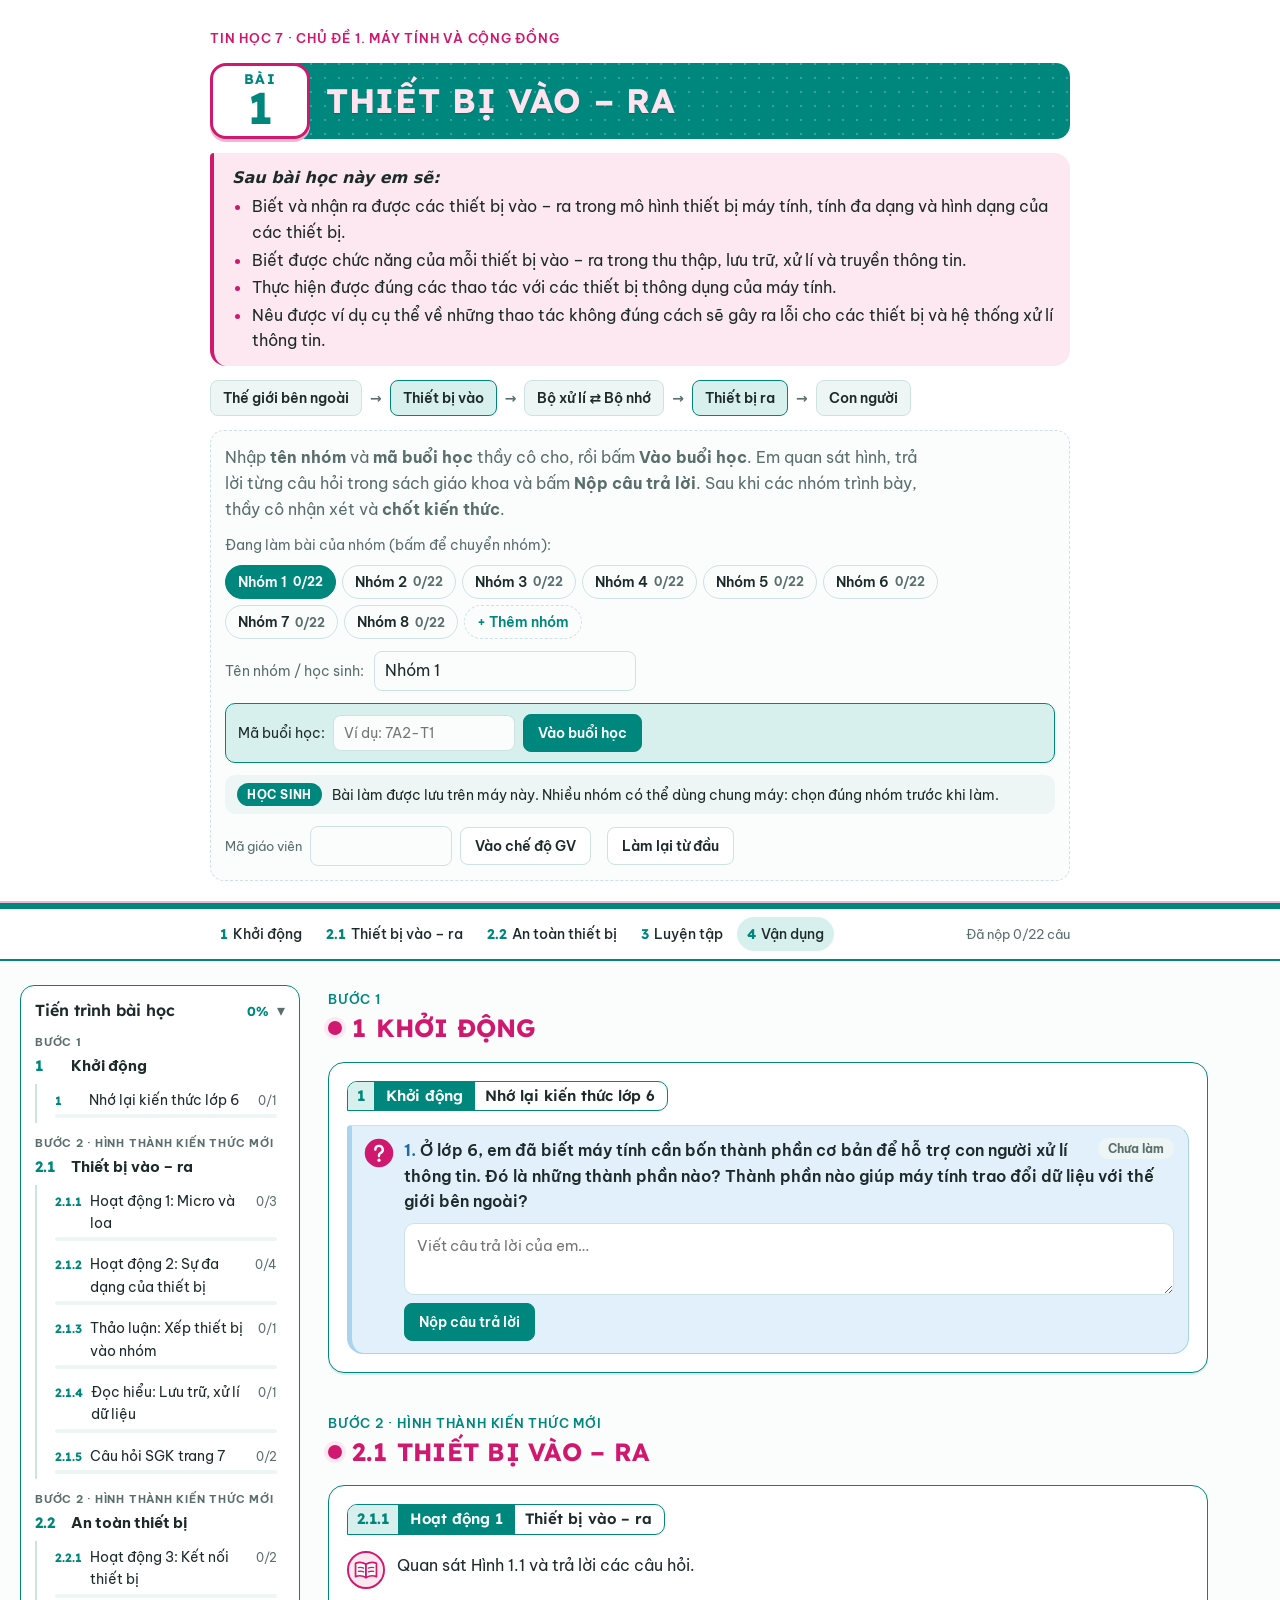
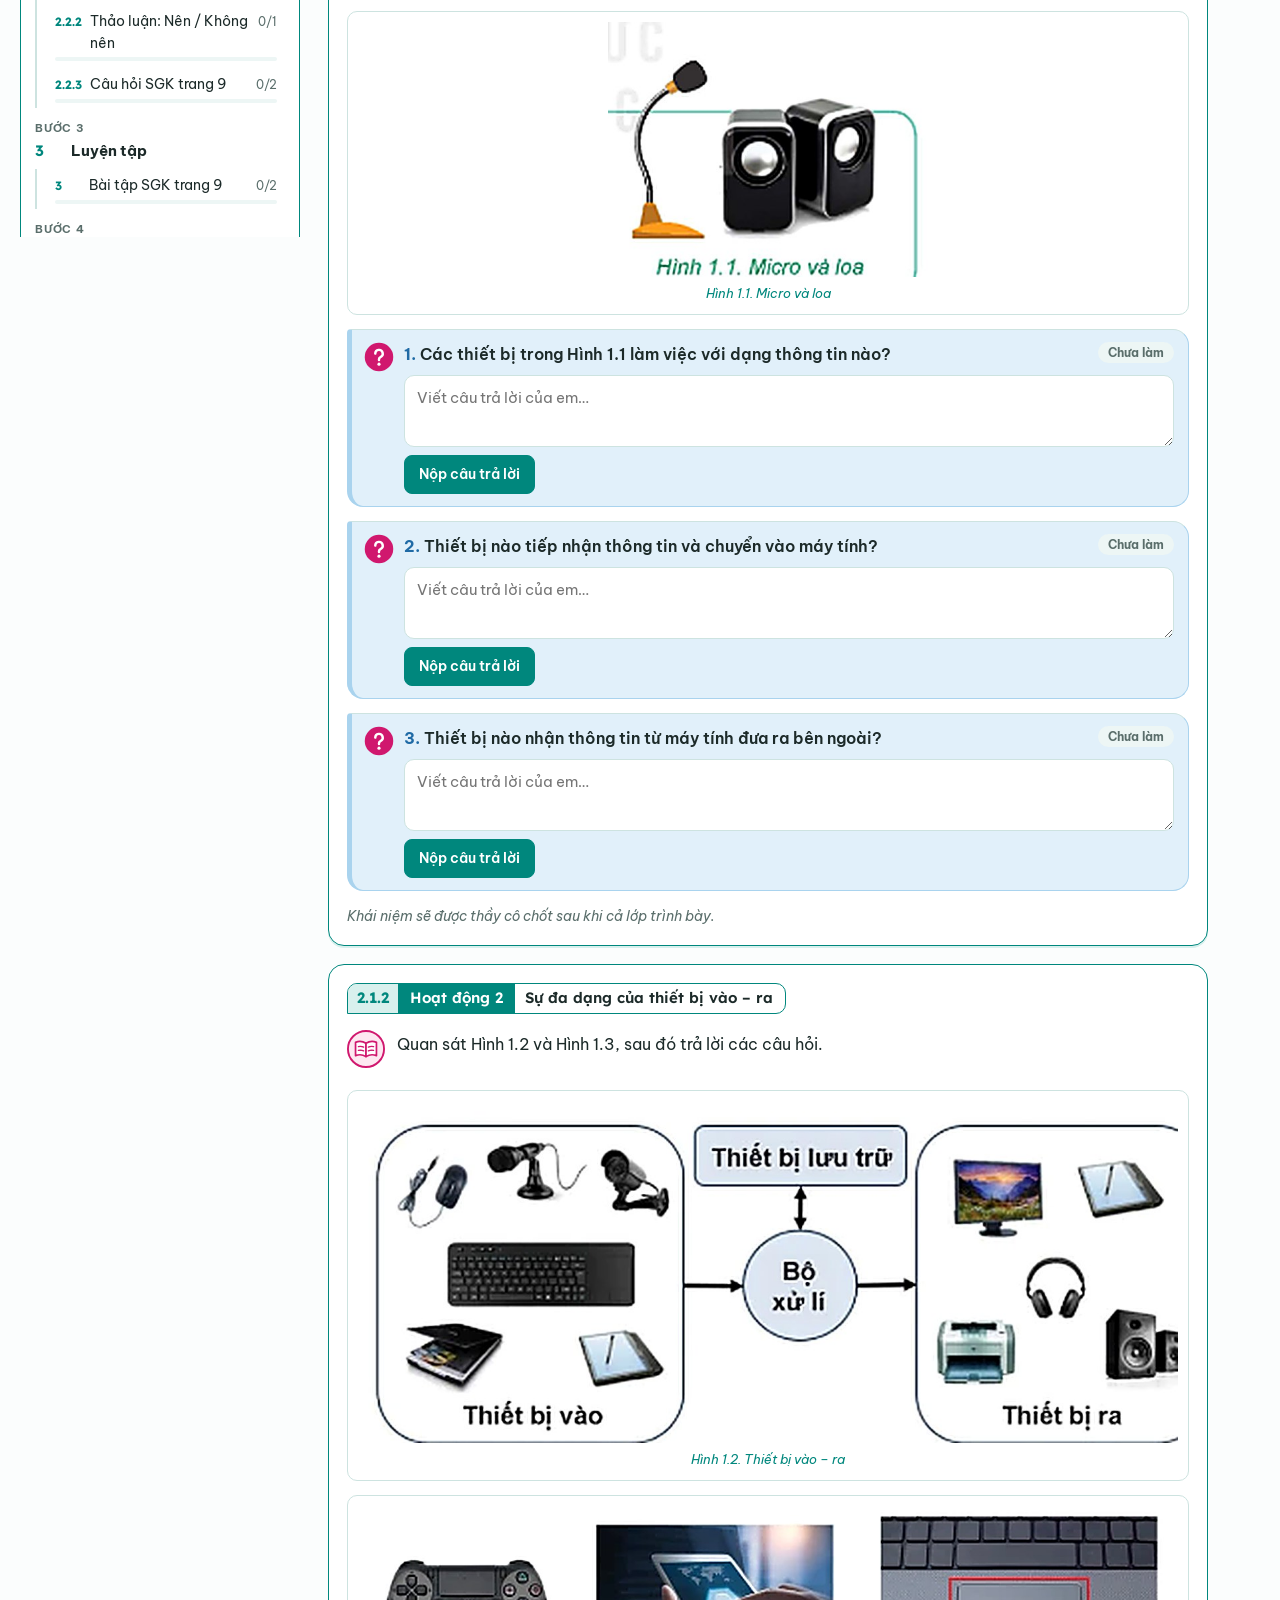
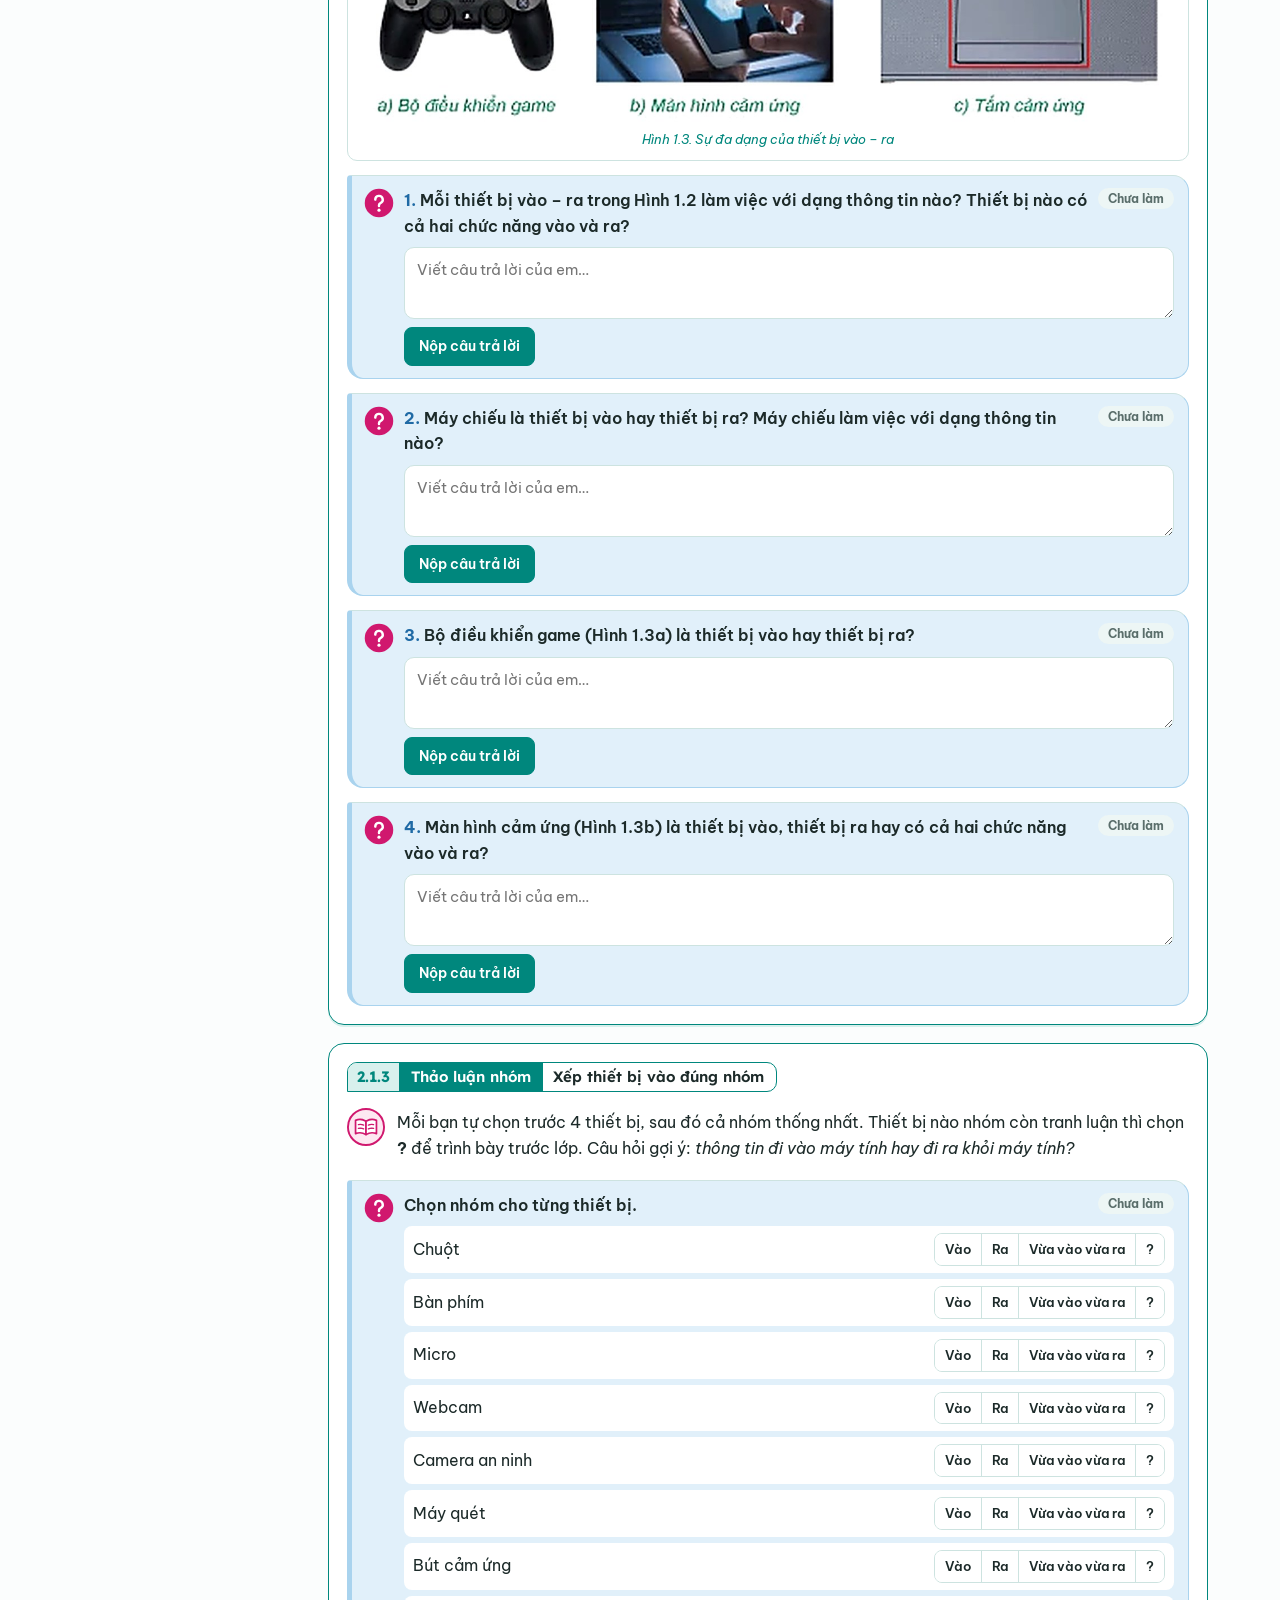
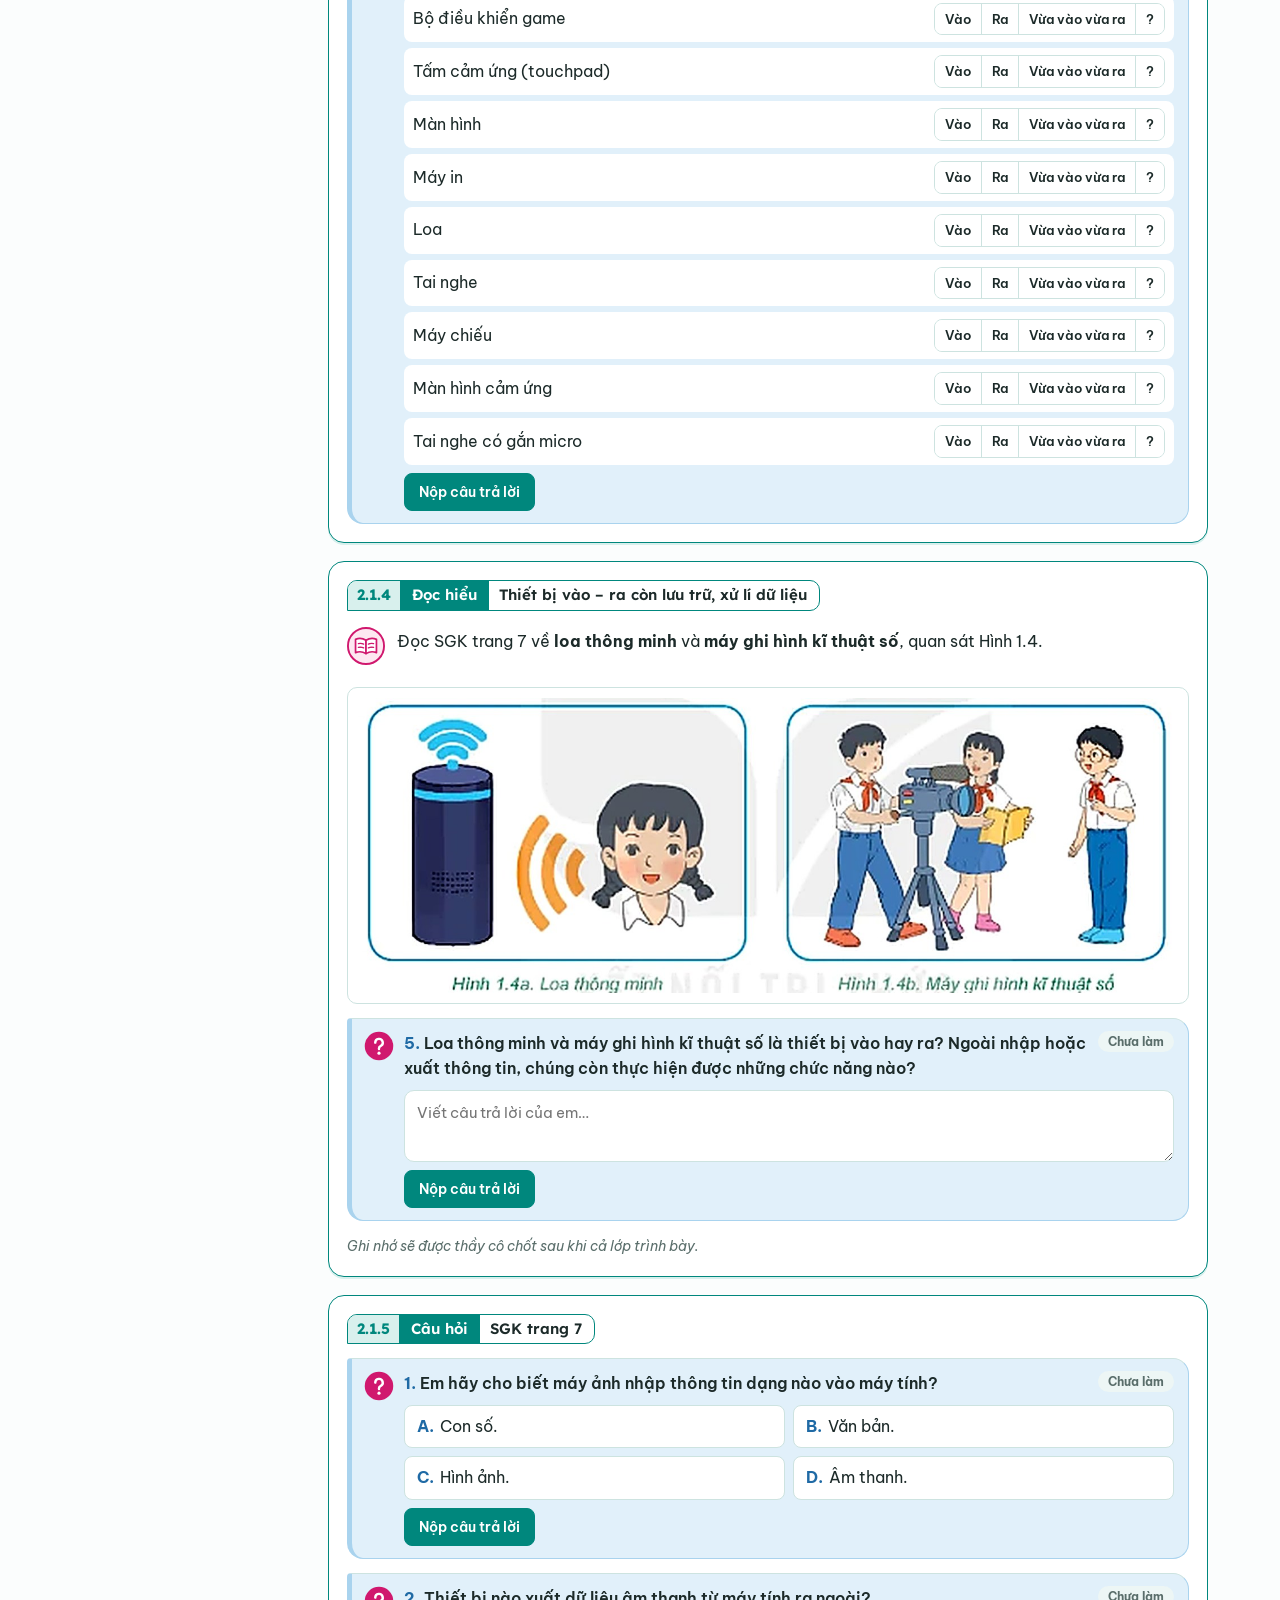
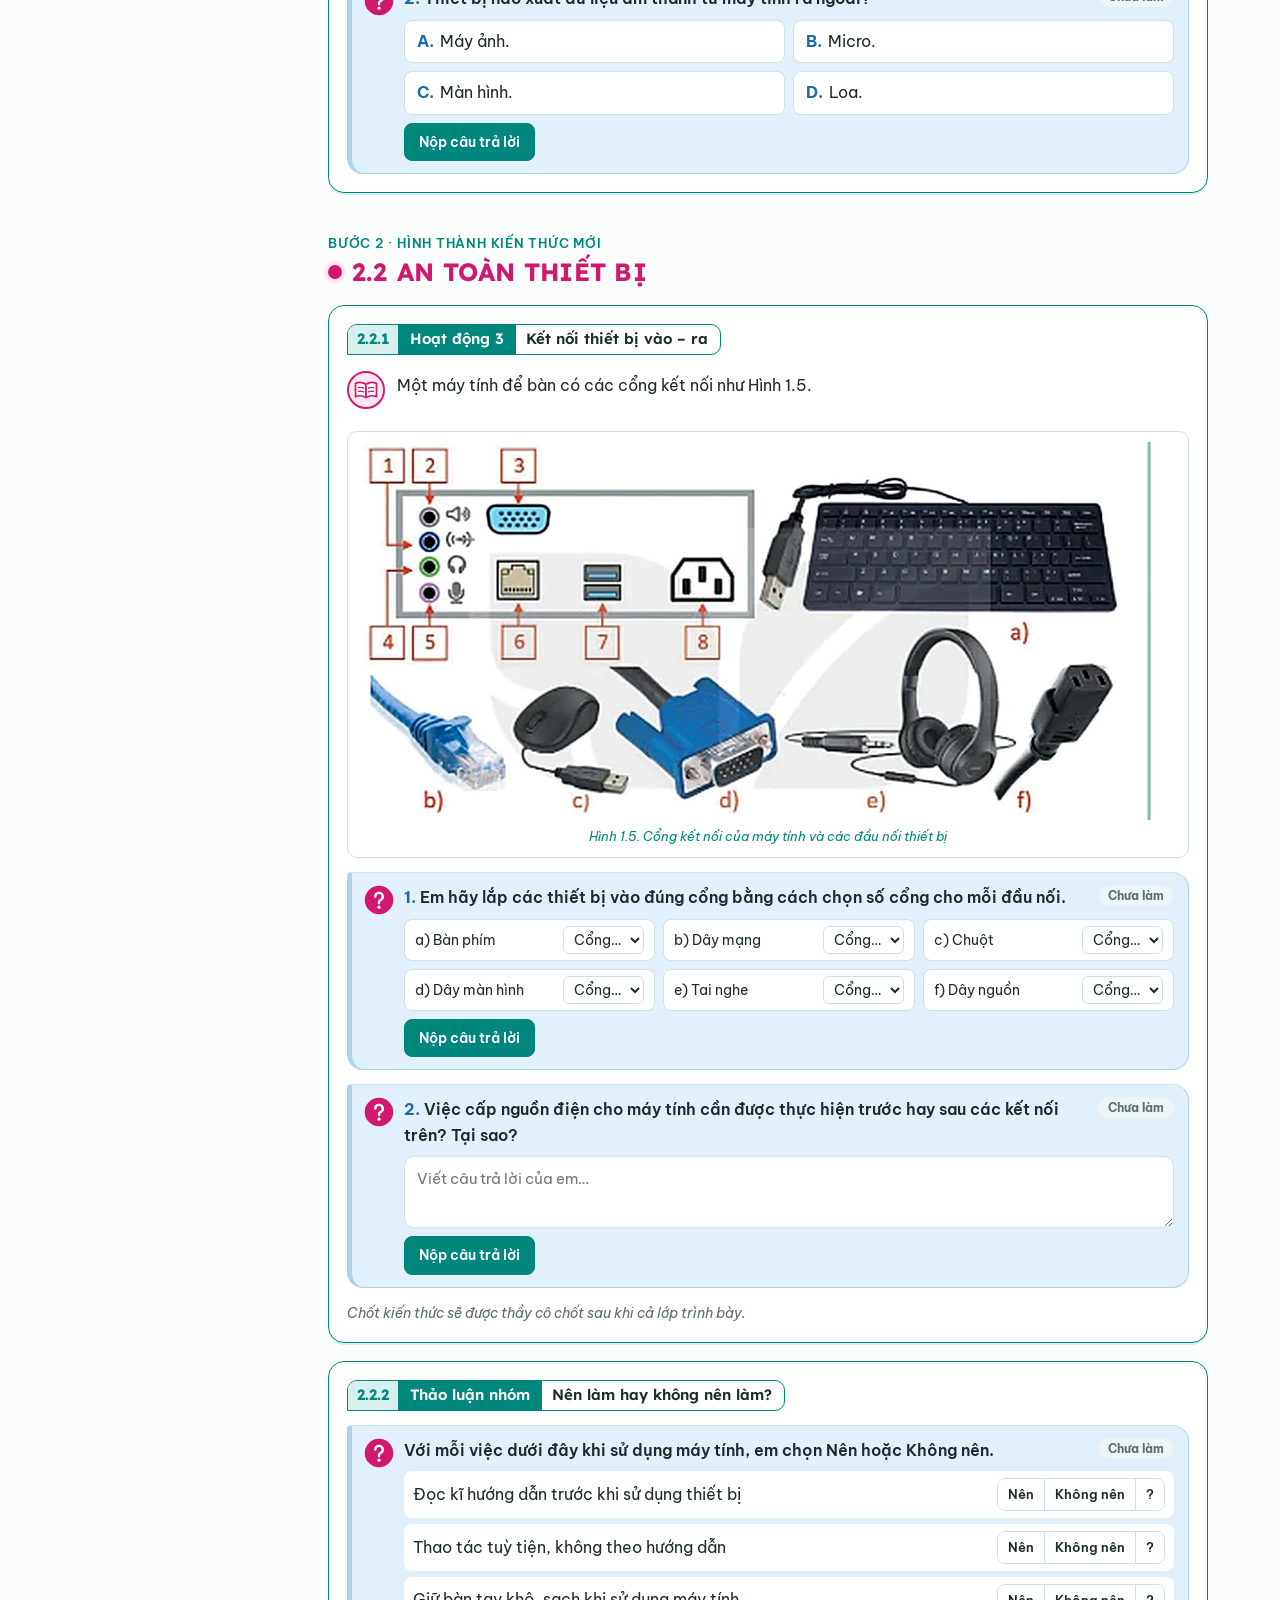
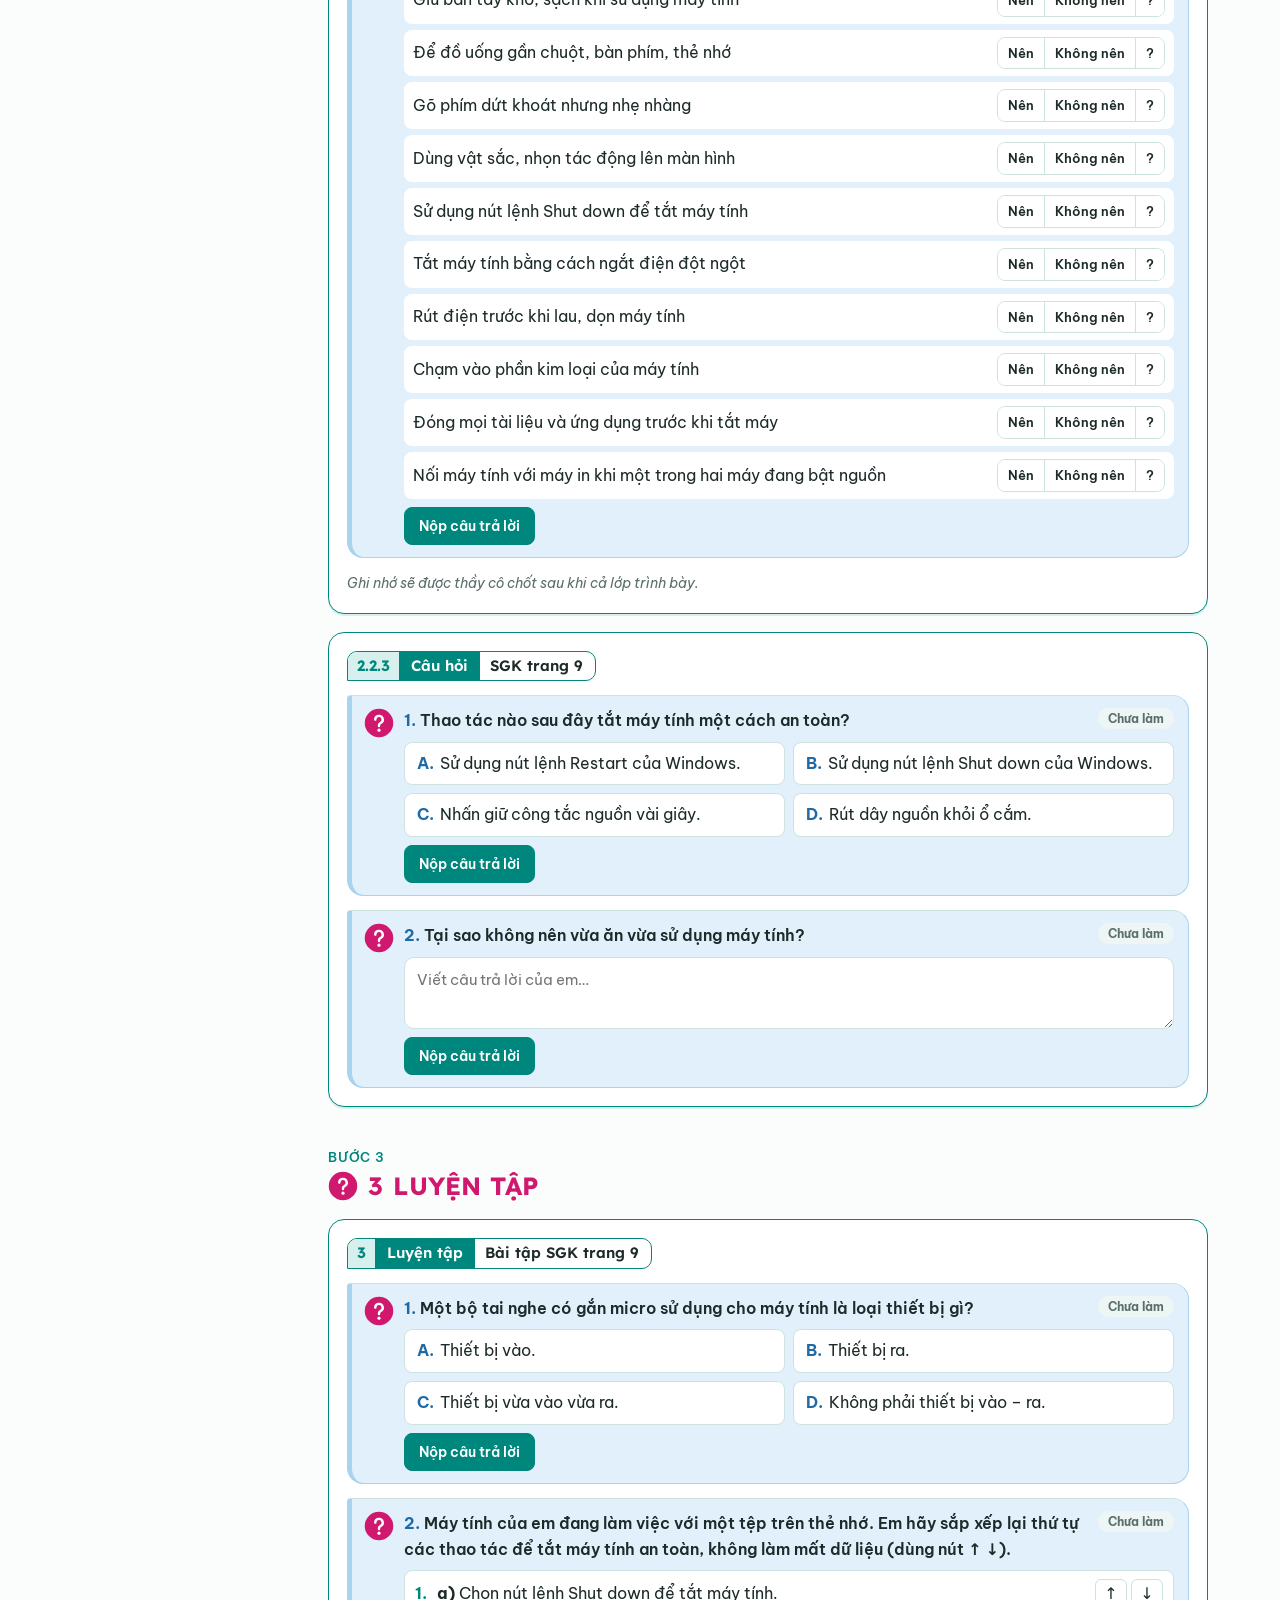
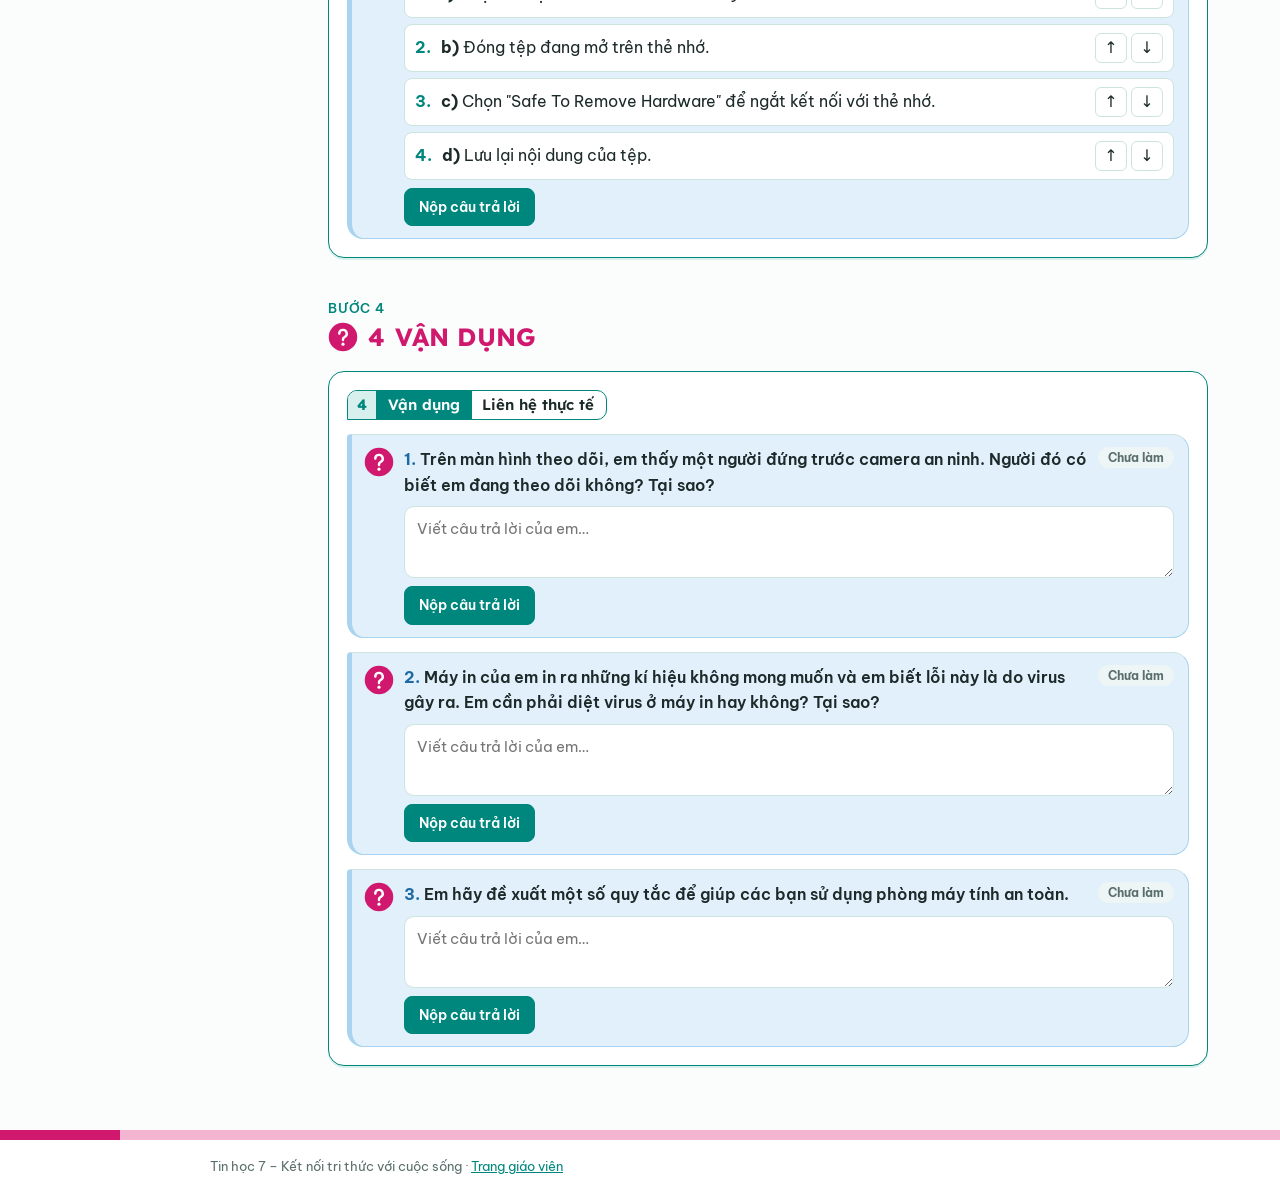
==== commit fd76d29d: "Giao diện theo phong cách sách giáo khoa Kết nối tri thức Co-Authored-By: Claude Opus 5.5 <noreply@a" ====
--- a/index.html
+++ b/index.html
@@ -6,14 +6,22 @@
 <title>Thiết bị vào – ra · Tin học 7</title>
 <link rel="preconnect" href="https://fonts.googleapis.com">
 <link rel="stylesheet" href="https://fonts.googleapis.com/css2?family=Be+Vietnam+Pro:ital,wght@0,400;0,500;0,600;0,700;1,400&family=Lexend:wght@500;600;700&display=swap">
-<link rel="stylesheet" href="assets/style.css?v=9">
+<link rel="stylesheet" href="assets/style.css?v=11">
 </head>
 <body>
 <header class="hero">
   <div class="wrap">
     <div class="eyebrow">Tin học 7 · Chủ đề 1. Máy tính và cộng đồng</div>
-    <h1>Bài 1. Thiết bị vào – ra</h1>
-    <p class="lead">Nhập <b>tên nhóm</b> và <b>mã buổi học</b> thầy cô cho, rồi bấm <b>Vào buổi học</b>. Em quan sát hình, trả lời từng câu hỏi trong sách giáo khoa và bấm <b>Nộp câu trả lời</b>. Sau khi các nhóm trình bày, thầy cô nhận xét và <b>chốt kiến thức</b>.</p>
+    <div class="lesson-title"><div class="bai-badge" aria-hidden="true"><span>BÀI</span><b>1</b></div><h1><span class="sr-only">Bài 1. </span>Thiết bị vào – ra</h1></div>
+    <div class="goals">
+      <p class="goals-t">Sau bài học này em sẽ:</p>
+      <ul>
+        <li>Biết và nhận ra được các thiết bị vào – ra trong mô hình thiết bị máy tính, tính đa dạng và hình dạng của các thiết bị.</li>
+        <li>Biết được chức năng của mỗi thiết bị vào – ra trong thu thập, lưu trữ, xử lí và truyền thông tin.</li>
+        <li>Thực hiện được đúng các thao tác với các thiết bị thông dụng của máy tính.</li>
+        <li>Nêu được ví dụ cụ thể về những thao tác không đúng cách sẽ gây ra lỗi cho các thiết bị và hệ thống xử lí thông tin.</li>
+      </ul>
+    </div>
     <div class="flow" aria-label="Đường đi của thông tin trong máy tính">
       <span class="node">Thế giới bên ngoài</span><span class="arr">→</span>
       <span class="node io">Thiết bị vào</span><span class="arr">→</span>
@@ -21,6 +29,8 @@
       <span class="node io">Thiết bị ra</span><span class="arr">→</span>
       <span class="node">Con người</span>
     </div>
+    <div class="panel">
+    <p class="lead">Nhập <b>tên nhóm</b> và <b>mã buổi học</b> thầy cô cho, rồi bấm <b>Vào buổi học</b>. Em quan sát hình, trả lời từng câu hỏi trong sách giáo khoa và bấm <b>Nộp câu trả lời</b>. Sau khi các nhóm trình bày, thầy cô nhận xét và <b>chốt kiến thức</b>.</p>
     <div class="groups" id="group-bar" hidden>
       <span class="gl">Đang làm bài của nhóm (bấm để chuyển nhóm):</span>
       <div class="gchips" id="gchips"></div>
@@ -62,6 +72,7 @@
         <button class="btn" id="reset-no" type="button">Huỷ</button>
       </div>
     </div>
+    </div>
   </div>
 </header>
 
@@ -200,10 +211,10 @@
 </div>
 
 <footer class="foot"><div class="wrap">Tin học 7 – Kết nối tri thức với cuộc sống · <a href="giaovien.html">Trang giáo viên</a></div></footer>
-<script src="config.js?v=9"></script>
-<script src="assets/content.js?v=9"></script>
-<script src="assets/outline.js?v=9"></script>
-<script src="assets/api.js?v=9"></script>
-<script src="assets/hs.js?v=9"></script>
+<script src="config.js?v=11"></script>
+<script src="assets/content.js?v=10"></script>
+<script src="assets/outline.js?v=10"></script>
+<script src="assets/api.js?v=10"></script>
+<script src="assets/hs.js?v=10"></script>
 </body>
 </html>
--- a/assets/style.css
+++ b/assets/style.css
@@ -1,9 +1,13 @@
 /* Layout: một cột bài học đọc từ trên xuống, mục lục dính trên cùng; mỗi câu hỏi là một phiếu: HS nộp, GV chốt. GV có thêm bảng theo dõi lớp. */
+/* Màu theo phong cách SGK Kết nối tri thức: xanh ngọc (hoạt động, tiêu đề bài), hồng (số bài, đề mục),
+   cam (ghi nhớ), xanh da trời nhạt (câu hỏi) */
 :root{
-  --bg:#f3f7f6; --surface:#ffffff; --sunk:#e7efed; --line:#cddbd8;
-  --fg:#15302c; --muted:#58706b;
-  --accent:#0f7a6c; --accent-ink:#ffffff; --accent-soft:#d6efe9;
-  --key:#c2410c; --key-soft:#fdeee4; --key-line:#f3c3a5;
+  --bg:#fbfdfd; --surface:#ffffff; --sunk:#edf6f5; --line:#cde3e0;
+  --fg:#1c2a29; --muted:#5a6e6b;
+  --accent:#00877d; --accent-ink:#ffffff; --accent-soft:#d8f0ed;
+  --pink:#d0186e; --pink-soft:#fde8f1; --pink-line:#f3b5d0; --pink-ink:#ffe3ef;
+  --key:#b45309; --key-soft:#fde5c6; --key-line:#f5b56a;
+  --qbox:#e1f0fa; --qline:#a9d3ee; --qink:#1f6aa5;
   --ok:#15803d; --ok-soft:#dcf3e3; --bad:#b91c1c; --bad-soft:#fde3e3;
   --info:#1d4ed8; --info-soft:#e1eafd; --warn:#a16207; --warn-soft:#fdf2d3;
   --font-display:"Lexend","Be Vietnam Pro",system-ui,sans-serif;
@@ -13,7 +17,9 @@
   --bg:#0e1716; --surface:#152220; --sunk:#1b2b28; --line:#2b403c;
   --fg:#e3efec; --muted:#9bb3ad;
   --accent:#3cc2ad; --accent-ink:#06201c; --accent-soft:#173a35;
-  --key:#fb923c; --key-soft:#2e1c12; --key-line:#5e3518;
+  --pink:#f472b6; --pink-soft:#3a1529; --pink-line:#6b2a4b; --pink-ink:#ffe3ef;
+  --key:#fbaa5a; --key-soft:#33220f; --key-line:#6b4518;
+  --qbox:#132a3b; --qline:#2b5476; --qink:#8cc4f0;
   --ok:#4ade80; --ok-soft:#14301f; --bad:#f87171; --bad-soft:#3a1717;
   --info:#7aa7ff; --info-soft:#17284a; --warn:#e8b64c; --warn-soft:#3a2e10;
   color-scheme:dark}}
@@ -21,7 +27,9 @@
   --bg:#0e1716; --surface:#152220; --sunk:#1b2b28; --line:#2b403c;
   --fg:#e3efec; --muted:#9bb3ad;
   --accent:#3cc2ad; --accent-ink:#06201c; --accent-soft:#173a35;
-  --key:#fb923c; --key-soft:#2e1c12; --key-line:#5e3518;
+  --pink:#f472b6; --pink-soft:#3a1529; --pink-line:#6b2a4b; --pink-ink:#ffe3ef;
+  --key:#fbaa5a; --key-soft:#33220f; --key-line:#6b4518;
+  --qbox:#132a3b; --qline:#2b5476; --qink:#8cc4f0;
   --ok:#4ade80; --ok-soft:#14301f; --bad:#f87171; --bad-soft:#3a1717;
   --info:#7aa7ff; --info-soft:#17284a; --warn:#e8b64c; --warn-soft:#3a2e10;
   color-scheme:dark}
@@ -132,6 +140,9 @@
 
 .match{display:grid;grid-template-columns:repeat(3,minmax(0,1fr));gap:8px}
 @media (max-width:620px){.match{grid-template-columns:repeat(2,minmax(0,1fr))}}
+.match.wide{grid-template-columns:repeat(2,minmax(0,1fr))}
+@media (max-width:620px){.match.wide{grid-template-columns:1fr}}
+.match.wide select{max-width:60%}
 .match label{display:flex;justify-content:space-between;align-items:center;gap:8px;padding:6px 10px;border:1px solid var(--line);border-radius:8px;background:var(--bg);font-size:14px}
 .match label.right{border-color:var(--ok);background:var(--ok-soft)}
 .match label.wrong{border-color:var(--bad);background:var(--bad-soft)}
@@ -302,3 +313,99 @@
 .mx td.right{border-color:var(--ok);background:var(--ok-soft);color:var(--ok)}
 .mx td.wrong{border-color:var(--bad);background:var(--bad-soft);color:var(--bad)}
 .mx td:hover{outline:2px solid var(--fg)}
+/* ===== Chỉ hiện phần được chọn ===== */
+.f-hide{display:none!important}
+.ol-all{width:100%;margin-top:10px;justify-content:center}
+.ol-acts li.sel{background:var(--accent);}
+.ol-acts li.sel a,.ol-acts li.sel .sn,.ol-acts li.sel .cnt{color:var(--accent-ink)}
+.ol-acts li.sel .bar{background:color-mix(in srgb,var(--accent-ink) 30%,transparent)}
+.ol-stage.sel > .ol-st{background:var(--accent);color:var(--accent-ink);border-radius:8px;padding:2px 8px}
+.ol-stage.sel > .ol-st .sn{color:var(--accent-ink)}
+nav.toc a.sel{background:var(--accent);color:var(--accent-ink)}
+nav.toc a.sel .sn{color:var(--accent-ink)}
+.pager{display:flex;flex-wrap:wrap;gap:10px;align-items:center;justify-content:space-between;padding:14px 0;border-top:2px solid var(--accent)}
+.pager .status{flex:1 1 200px;text-align:center}
+.pager .btn{max-width:100%;white-space:normal;text-align:left}
+
+/* =====================================================================
+   PHONG CÁCH SÁCH GIÁO KHOA (Kết nối tri thức với cuộc sống)
+   ===================================================================== */
+:root{
+  --i-book:url("data:image/svg+xml,%3Csvg xmlns='http://www.w3.org/2000/svg' viewBox='0 0 40 40'%3E%3Ccircle cx='20' cy='20' r='19' fill='%23fde8f1' stroke='%23d0186e' stroke-width='2'/%3E%3Cpath d='M9 13c4-1.6 7.5-1.2 11 1v14c-3.5-2.2-7-2.6-11-1z' fill='%23fff' stroke='%23d0186e' stroke-width='1.8' stroke-linejoin='round'/%3E%3Cpath d='M31 13c-4-1.6-7.5-1.2-11 1v14c3.5-2.2 7-2.6 11-1z' fill='%23fff' stroke='%23d0186e' stroke-width='1.8' stroke-linejoin='round'/%3E%3Cpath d='M12 17.5c2-.5 3.8-.3 5.5.5M12 21.5c2-.5 3.8-.3 5.5.5M28 17.5c-2-.5-3.8-.3-5.5.5M28 21.5c-2-.5-3.8-.3-5.5.5' stroke='%23d0186e' stroke-width='1.4' stroke-linecap='round'/%3E%3C/svg%3E");
+  --i-bulb:url("data:image/svg+xml,%3Csvg xmlns='http://www.w3.org/2000/svg' viewBox='0 0 40 40'%3E%3Ccircle cx='20' cy='20' r='19' fill='%23fff7e0' stroke='%23e08a1e' stroke-width='2'/%3E%3Cpath d='M20 8a8 8 0 0 0-4.6 14.6c.9.7 1.4 1.6 1.4 2.6V27h6.4v-1.8c0-1 .5-1.9 1.4-2.6A8 8 0 0 0 20 8z' fill='%23ffd23f' stroke='%23b45309' stroke-width='1.8' stroke-linejoin='round'/%3E%3Cpath d='M16.8 30h6.4M17.8 33h4.4' stroke='%23b45309' stroke-width='1.8' stroke-linecap='round'/%3E%3Cpath d='M18 18.5l2 2.5 2-2.5' fill='none' stroke='%23b45309' stroke-width='1.4' stroke-linecap='round' stroke-linejoin='round'/%3E%3C/svg%3E");
+  --i-ques:url("data:image/svg+xml,%3Csvg xmlns='http://www.w3.org/2000/svg' viewBox='0 0 40 40'%3E%3Ccircle cx='20' cy='20' r='19' fill='%23d0186e'/%3E%3Cpath d='M15 15.5a5 5 0 1 1 7 4.6c-1.3.6-2 1.5-2 2.9v1' fill='none' stroke='%23fff' stroke-width='3.2' stroke-linecap='round'/%3E%3Ccircle cx='20' cy='29.5' r='2.1' fill='%23fff'/%3E%3C/svg%3E");
+}
+
+/* Tiêu đề bài: ô "BÀI 2" viền hồng + dải tên bài xanh ngọc */
+.lesson-title{display:flex;align-items:stretch;min-width:0}
+.bai-badge{flex:none;display:grid;place-content:center;text-align:center;min-width:74px;padding:6px 10px;background:var(--surface);border:3px solid var(--pink);border-radius:16px;position:relative;z-index:1;box-shadow:0 3px 0 var(--pink-line)}
+.bai-badge span{font-family:var(--font-display);font-weight:700;font-size:14px;letter-spacing:.08em;color:var(--accent);line-height:1}
+.bai-badge b{font-family:var(--font-display);font-weight:700;font-size:44px;color:var(--accent);line-height:1}
+.lesson-title h1{flex:1;min-width:0;display:flex;align-items:center;margin-left:-14px;padding:10px 18px 10px 30px;border-radius:0 14px 14px 0;
+  background:var(--accent) radial-gradient(circle at 1px 1px,rgba(255,255,255,.22) 1px,transparent 1.6px) 0 0/14px 14px;
+  color:var(--pink-ink);text-transform:uppercase;font-size:clamp(22px,4.2vw,34px);letter-spacing:.02em;text-shadow:0 1px 0 rgba(0,0,0,.18)}
+@media (max-width:480px){.bai-badge{min-width:60px}.bai-badge b{font-size:34px}.lesson-title h1{padding-left:24px}}
+
+/* Hộp mục tiêu "Sau bài học này em sẽ" */
+.goals{background:var(--pink-soft);border-radius:4px 16px 16px 16px;padding:12px 16px 12px 18px;border-left:4px solid var(--pink)}
+.goals-t{font-weight:700;font-style:italic;margin-bottom:4px}
+.goals ul{margin:0;padding-left:20px;display:grid;gap:2px}
+.goals li::marker{color:var(--pink)}
+
+/* Khung điều khiển (tên nhóm, buổi học, chế độ GV) tách khỏi phần tiêu đề */
+.panel{display:grid;gap:12px;border:1px dashed var(--line);border-radius:14px;padding:14px;background:var(--bg)}
+header.hero{background:var(--surface);border-bottom:6px solid var(--accent);box-shadow:inset 0 -2px 0 var(--pink-line)}
+header.hero .eyebrow{color:var(--pink)}
+
+/* Đề mục lớn: "1. HỆ ĐIỀU HÀNH" màu hồng, chữ in hoa */
+.part-head{border-bottom:0;padding-bottom:0;gap:2px}
+.part-head .eyebrow{color:var(--accent)}
+.part-head h2{color:var(--pink);text-transform:uppercase;font-size:clamp(20px,3.4vw,25px);letter-spacing:.01em;display:flex;align-items:center;gap:10px}
+.part-head h2::before{content:"";flex:none;width:14px;height:14px;border-radius:50%;background:var(--pink);box-shadow:0 0 0 4px var(--pink-soft)}
+.part-head h2 .sn{color:var(--pink);margin-right:0}
+#luyen-tap .part-head h2::before,#van-dung .part-head h2::before{width:30px;height:30px;box-shadow:none;background:var(--i-ques) center/contain no-repeat}
+
+/* Khung hoạt động: viền xanh ngọc, nhãn dạng thẻ "Hoạt động 1 | Điều hành" */
+.act{border:1.5px solid var(--accent);border-radius:16px;box-shadow:0 2px 0 var(--accent-soft)}
+.act-tag{justify-self:start;display:inline-flex;align-items:stretch;gap:0;padding:0 12px 0 0;border:1.5px solid var(--accent);border-radius:10px 10px 10px 0;overflow:hidden;font-size:15px;background:var(--surface);max-width:100%;line-height:1.5}
+.act-tag b{border-radius:0;background:var(--accent);color:var(--accent-ink);padding:3px 12px;margin-right:10px;display:flex;align-items:center}
+.act-tag .code{border:0;border-radius:0;background:var(--accent-soft);color:var(--accent);padding:3px 9px;display:flex;align-items:center}
+.act-tag{align-items:center}
+
+/* Đoạn đọc hiểu có biểu tượng quyển sách */
+.reading{border-radius:0;padding:4px 0 4px 50px;min-height:40px;background:var(--i-book) 0 2px/38px 38px no-repeat;font-size:16px}
+
+/* Ghi nhớ: hộp cam có bóng đèn */
+.concept{border:0;background:var(--key-soft);border-radius:22px;padding:16px 18px 16px 70px;position:relative;box-shadow:0 2px 0 var(--key-line)}
+.concept::before{content:"";position:absolute;left:14px;top:14px;width:42px;height:42px;background:var(--i-bulb) center/contain no-repeat}
+.concept h3{color:var(--key);font-size:15px;text-transform:uppercase;letter-spacing:.04em}
+.concept ul{padding-left:18px}
+.concept li::marker{color:var(--key)}
+@media (max-width:480px){.concept{padding:62px 14px 14px}}
+.key{border:0;border-radius:16px;box-shadow:0 2px 0 var(--key-line)}
+
+/* Câu hỏi: hộp xanh da trời nhạt, biểu tượng dấu hỏi */
+.q[data-state]{background:var(--qbox) var(--i-ques) 12px 12px/30px 30px no-repeat;border-color:var(--qline);border-radius:4px 16px 16px 16px;padding-left:52px}
+.q[data-state="right"]{background:color-mix(in srgb,var(--ok-soft) 55%,var(--qbox)) var(--i-ques) 12px 12px/30px 30px no-repeat}
+.q[data-state="wrong"]{background:color-mix(in srgb,var(--bad-soft) 55%,var(--qbox)) var(--i-ques) 12px 12px/30px 30px no-repeat}
+.q-text .n{color:var(--qink);font-weight:700}
+.q textarea:not([readonly]),.q .opt,.q .sort-row,.q .match label,.q .order li{background:var(--surface)}
+.opt .l{color:var(--qink)}
+@media (max-width:480px){.q[data-state]{padding-left:14px;padding-top:50px}}
+
+/* Hình ảnh, bảng như trong sách */
+figure.fig figcaption{color:var(--accent);font-style:italic}
+.concept .tbl{background:var(--surface);border-radius:10px;overflow:hidden}
+.concept .tbl thead th{background:var(--accent);color:var(--accent-ink);text-transform:none;letter-spacing:0;font-size:14px}
+.concept .tbl tbody th{color:var(--fg);text-transform:none;letter-spacing:0;font-size:14px;background:var(--accent-soft)}
+
+/* Mục lục, thanh chuyển phần, chân trang như dải số trang hồng */
+nav.toc{border-bottom:2px solid var(--accent)}
+.pager{border-top:3px solid var(--pink)}
+footer.foot{border-top:0;background:var(--surface)}
+footer.foot::before{content:"";display:block;height:10px;background:linear-gradient(90deg,var(--pink) 0 120px,var(--pink-line) 120px 100%)}
+details.ol{border-color:var(--accent);border-width:1.5px}
+.ol-stage.cur > .ol-st{color:var(--pink)}
+.sr-only{position:absolute;width:1px;height:1px;overflow:hidden;clip:rect(0 0 0 0);white-space:nowrap}
+@media (prefers-color-scheme:dark){:root:not([data-theme="light"]) .lesson-title h1{background-color:#0c665e}}
+:root[data-theme="dark"] .lesson-title h1{background-color:#0c665e}
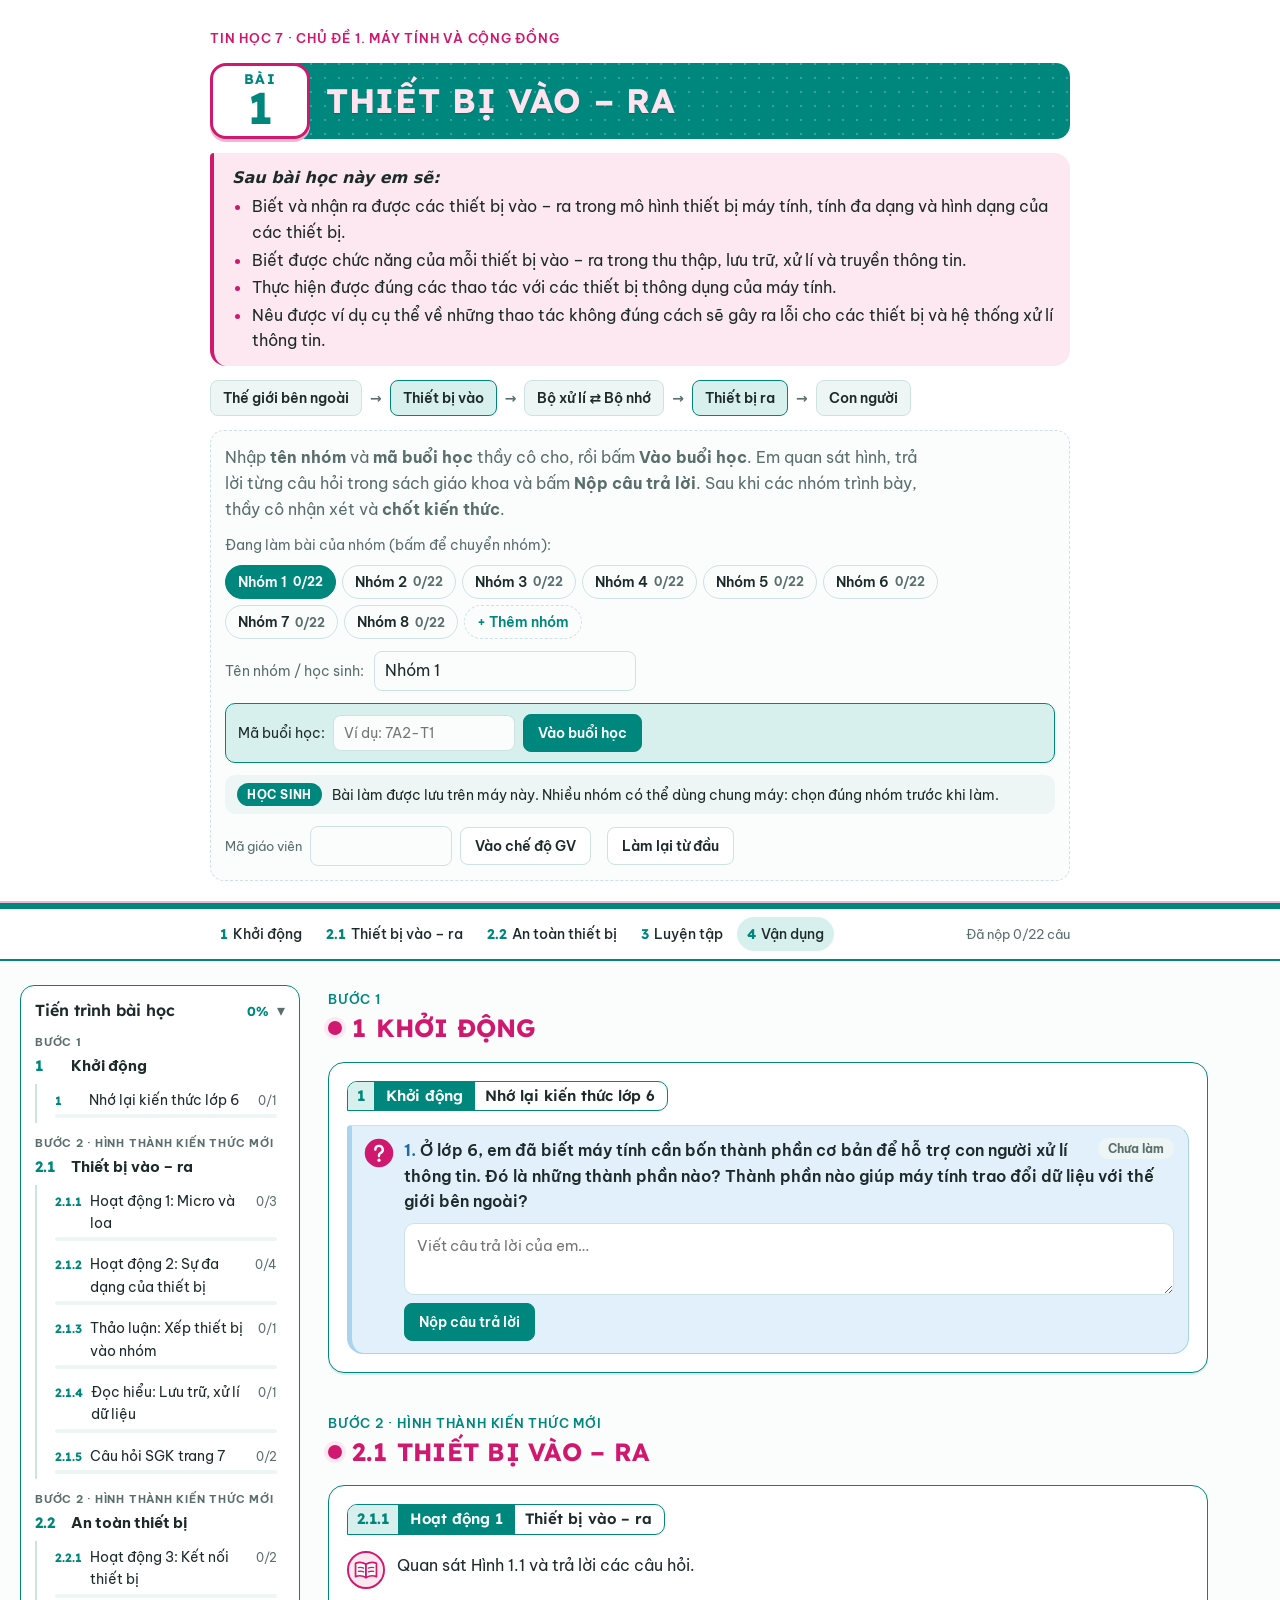
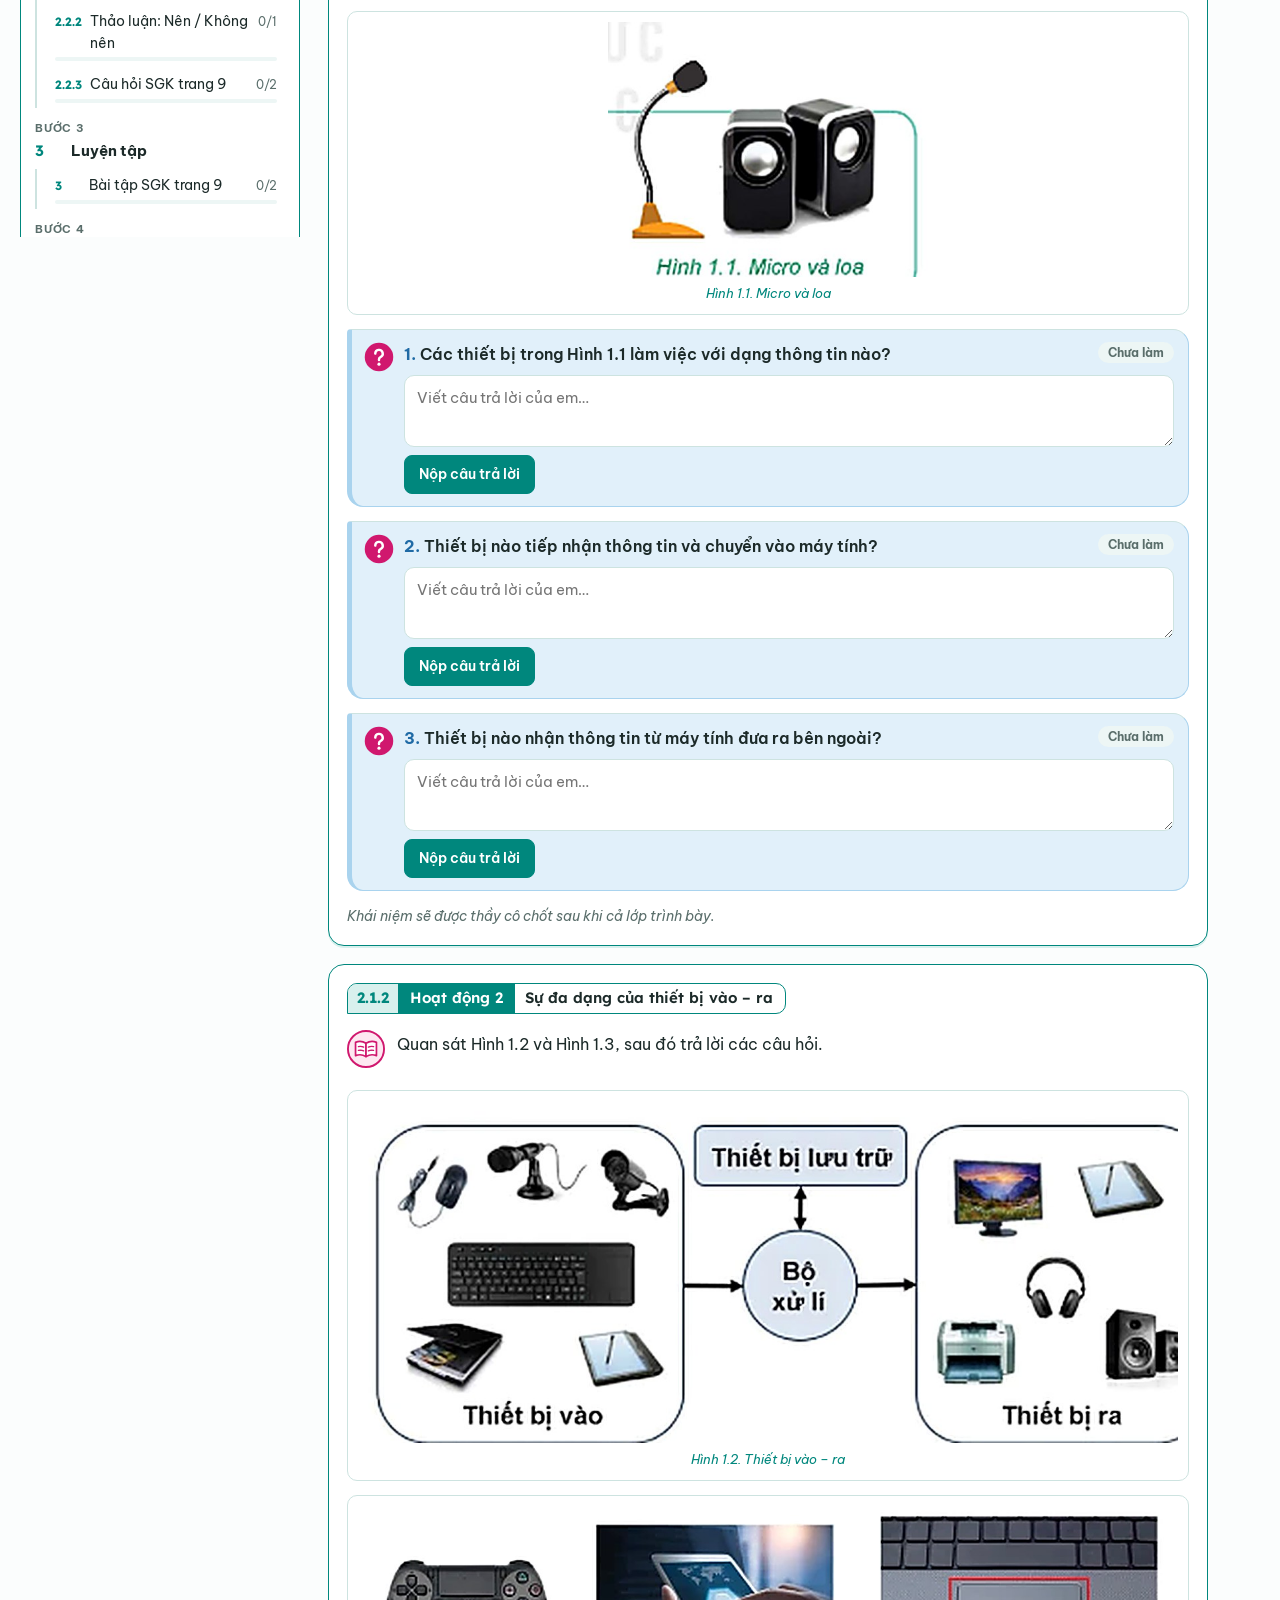
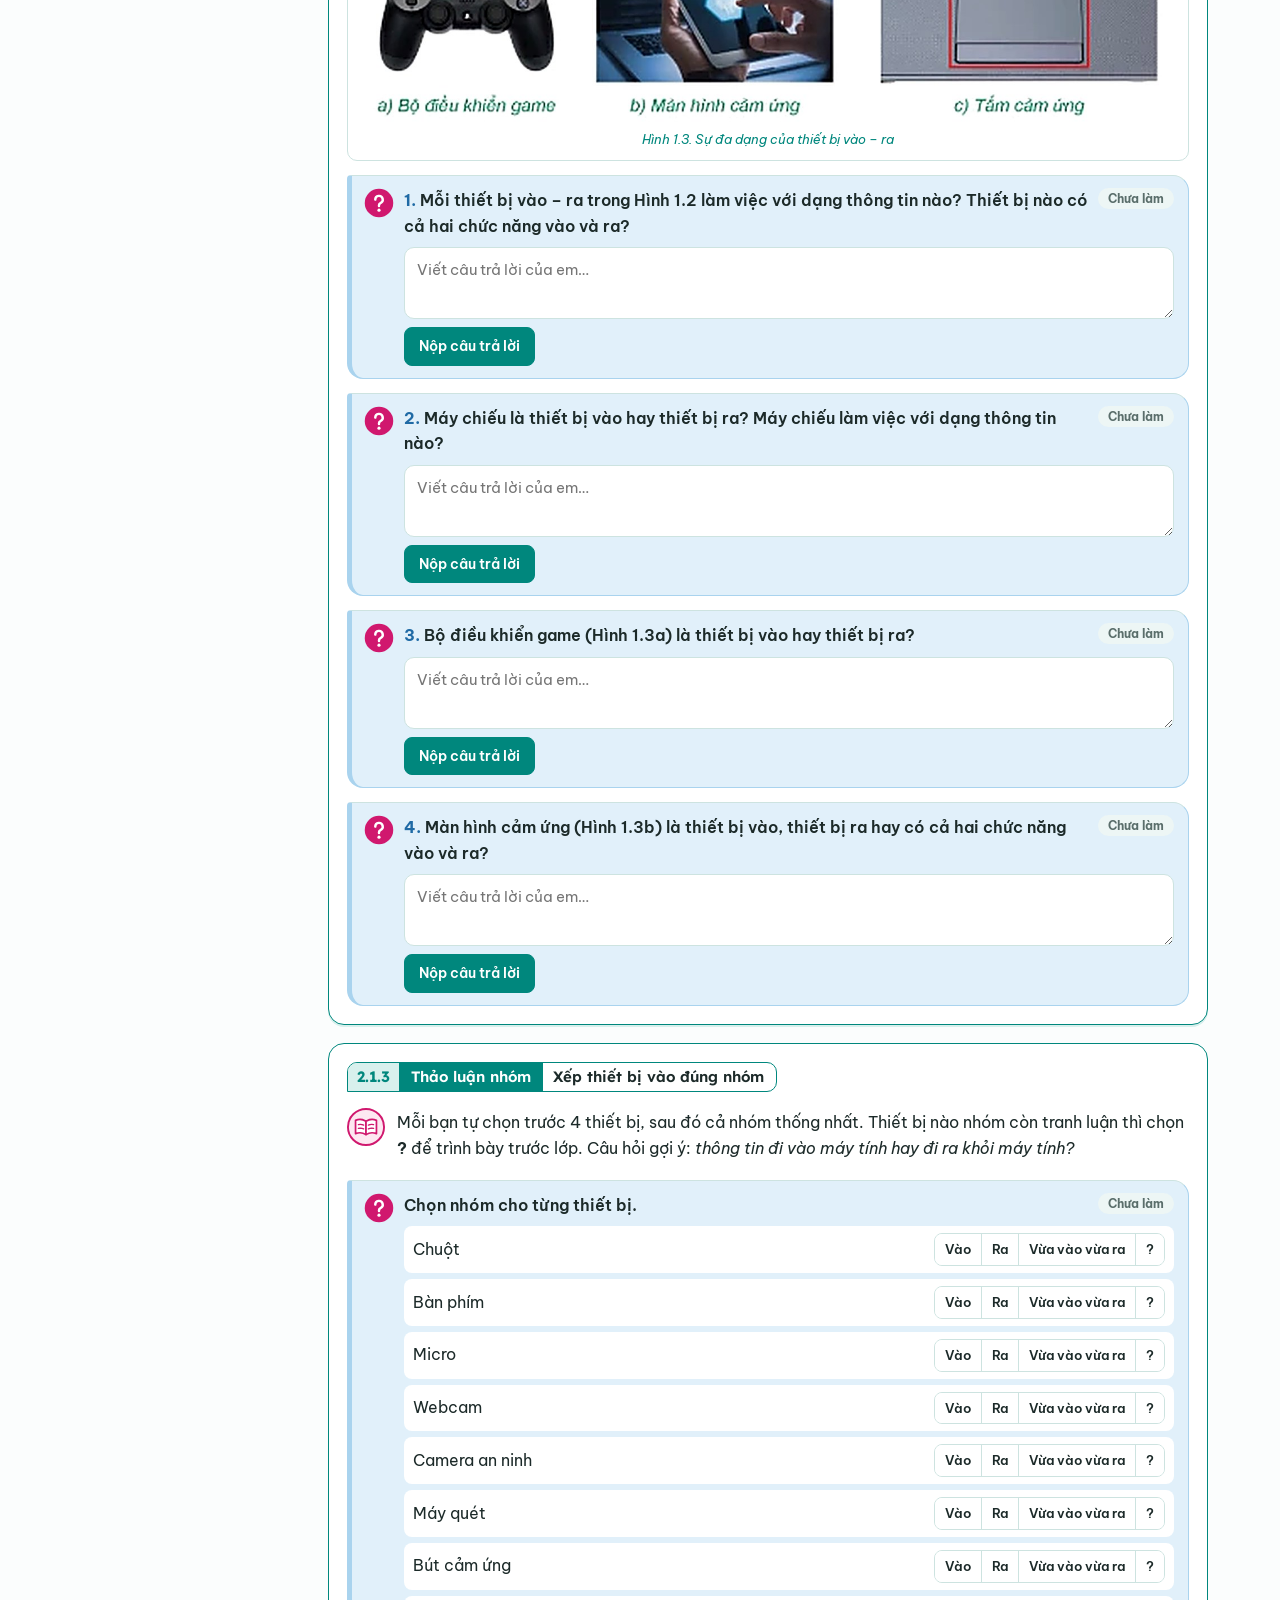
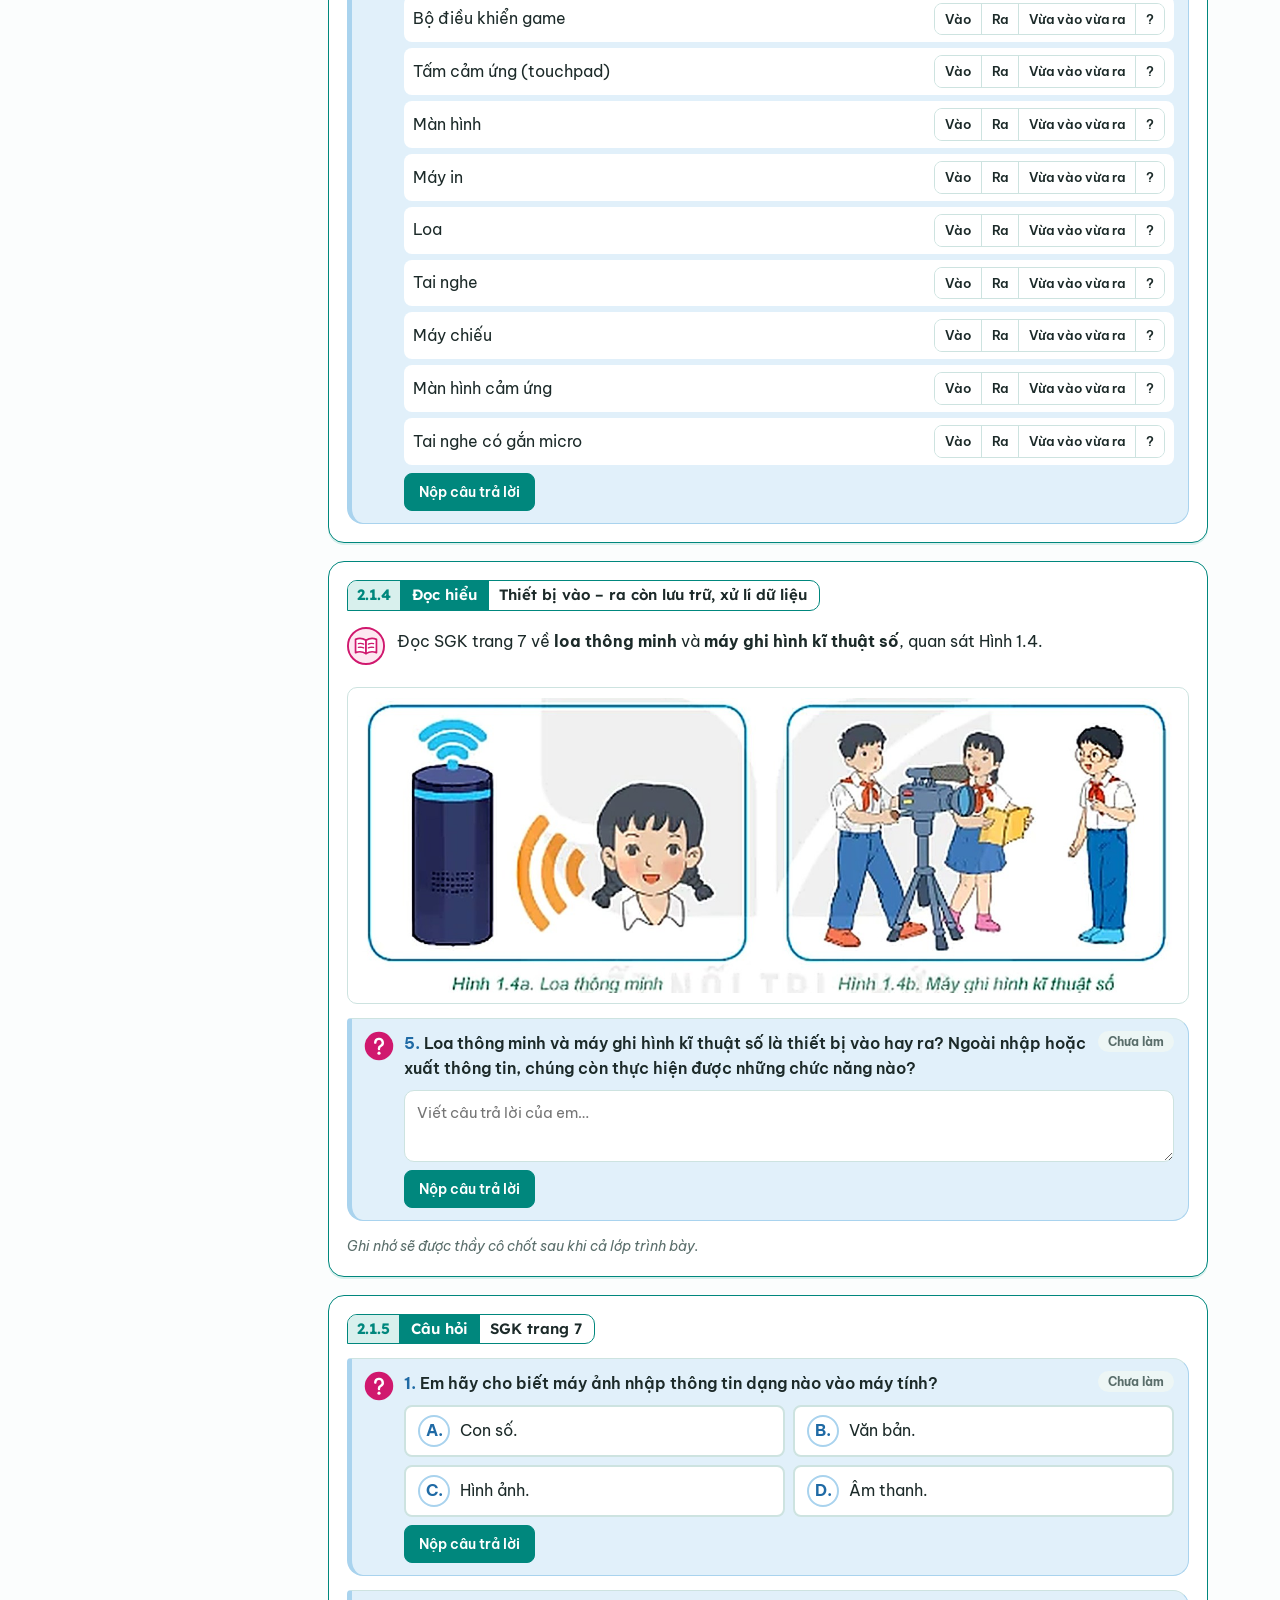
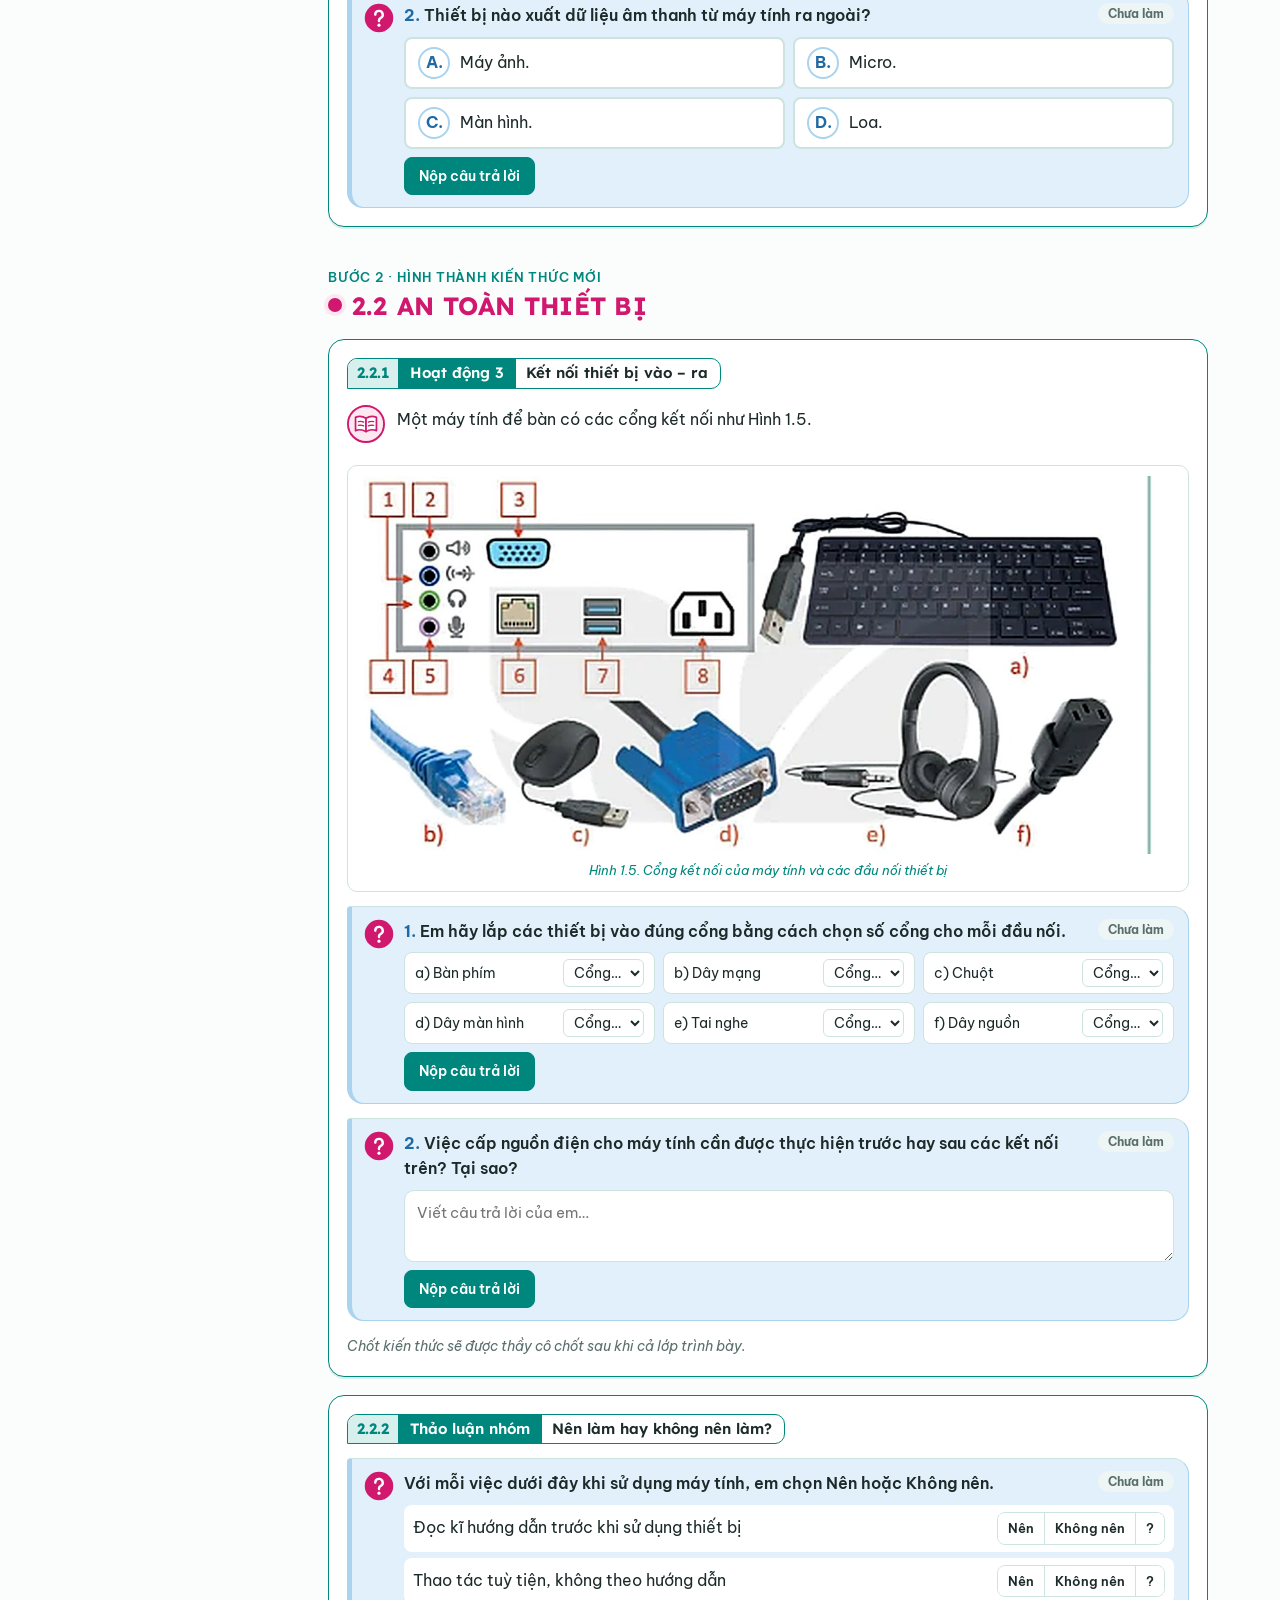
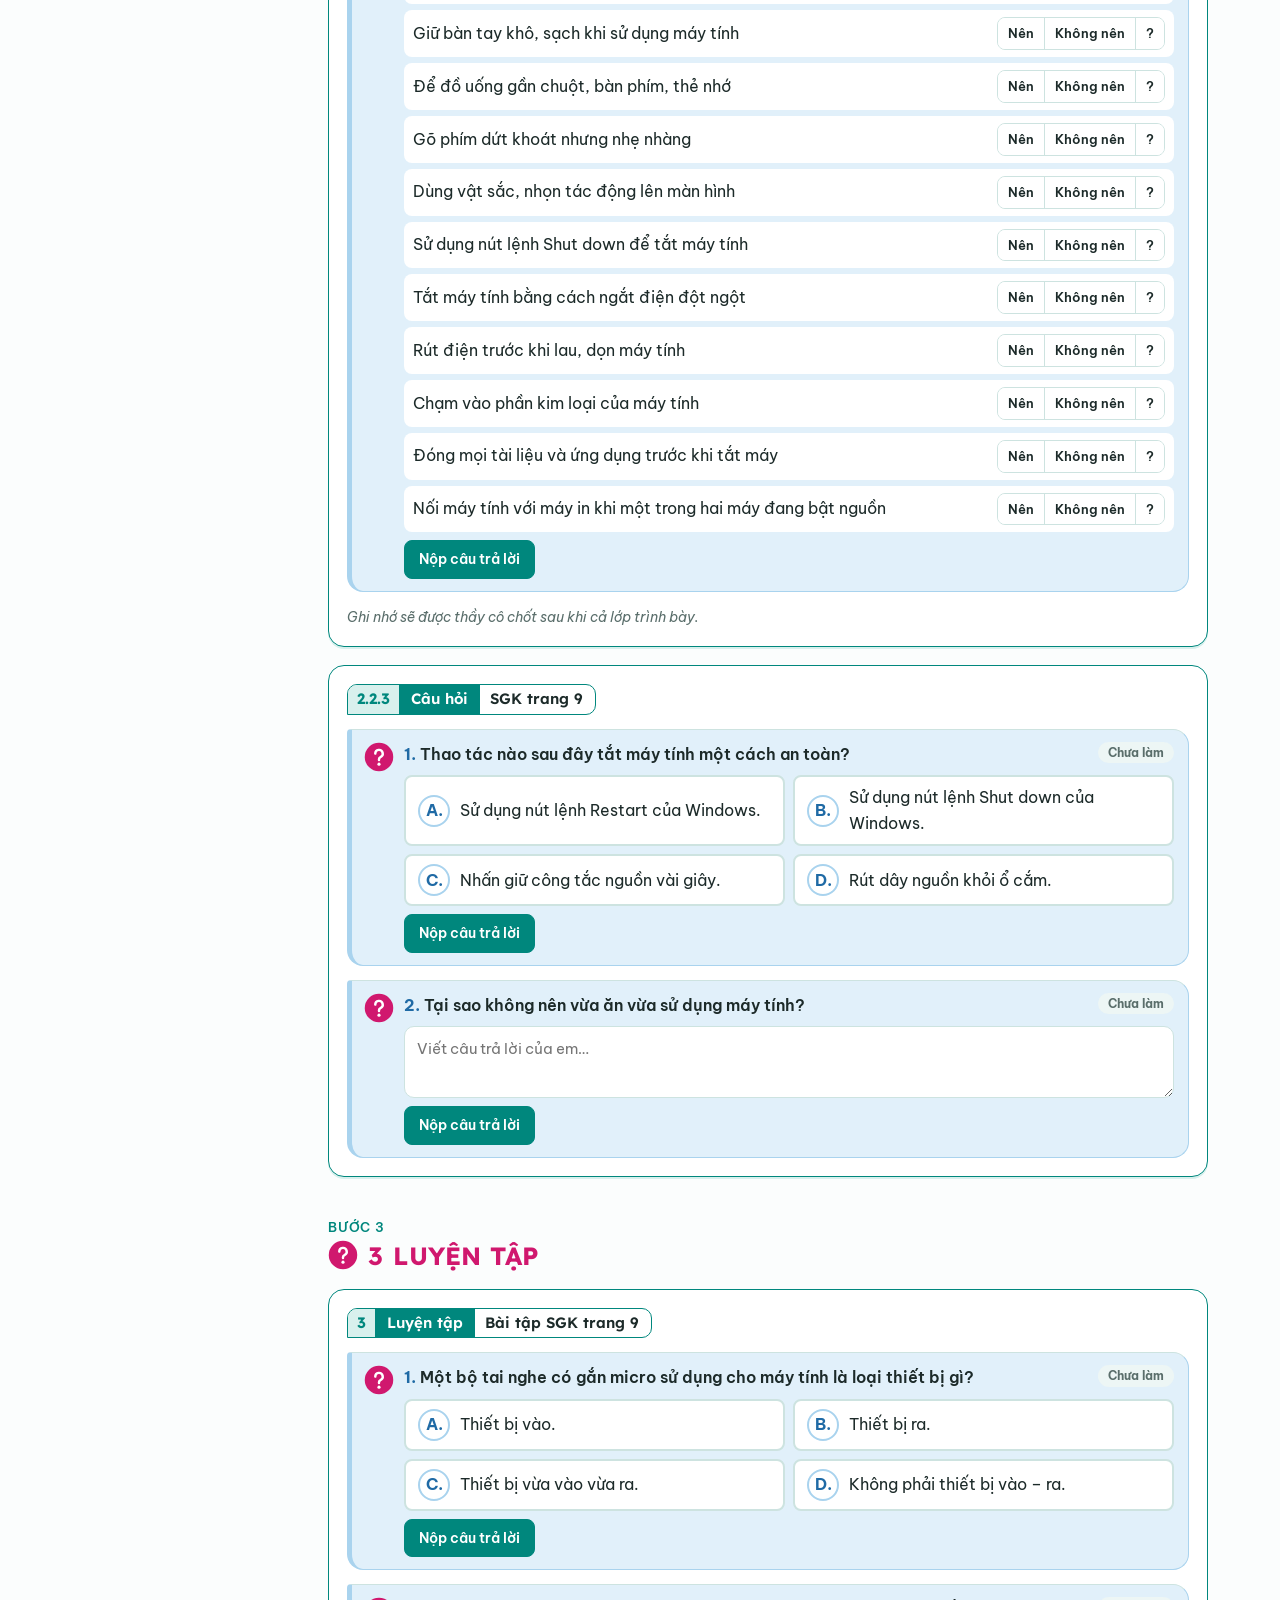
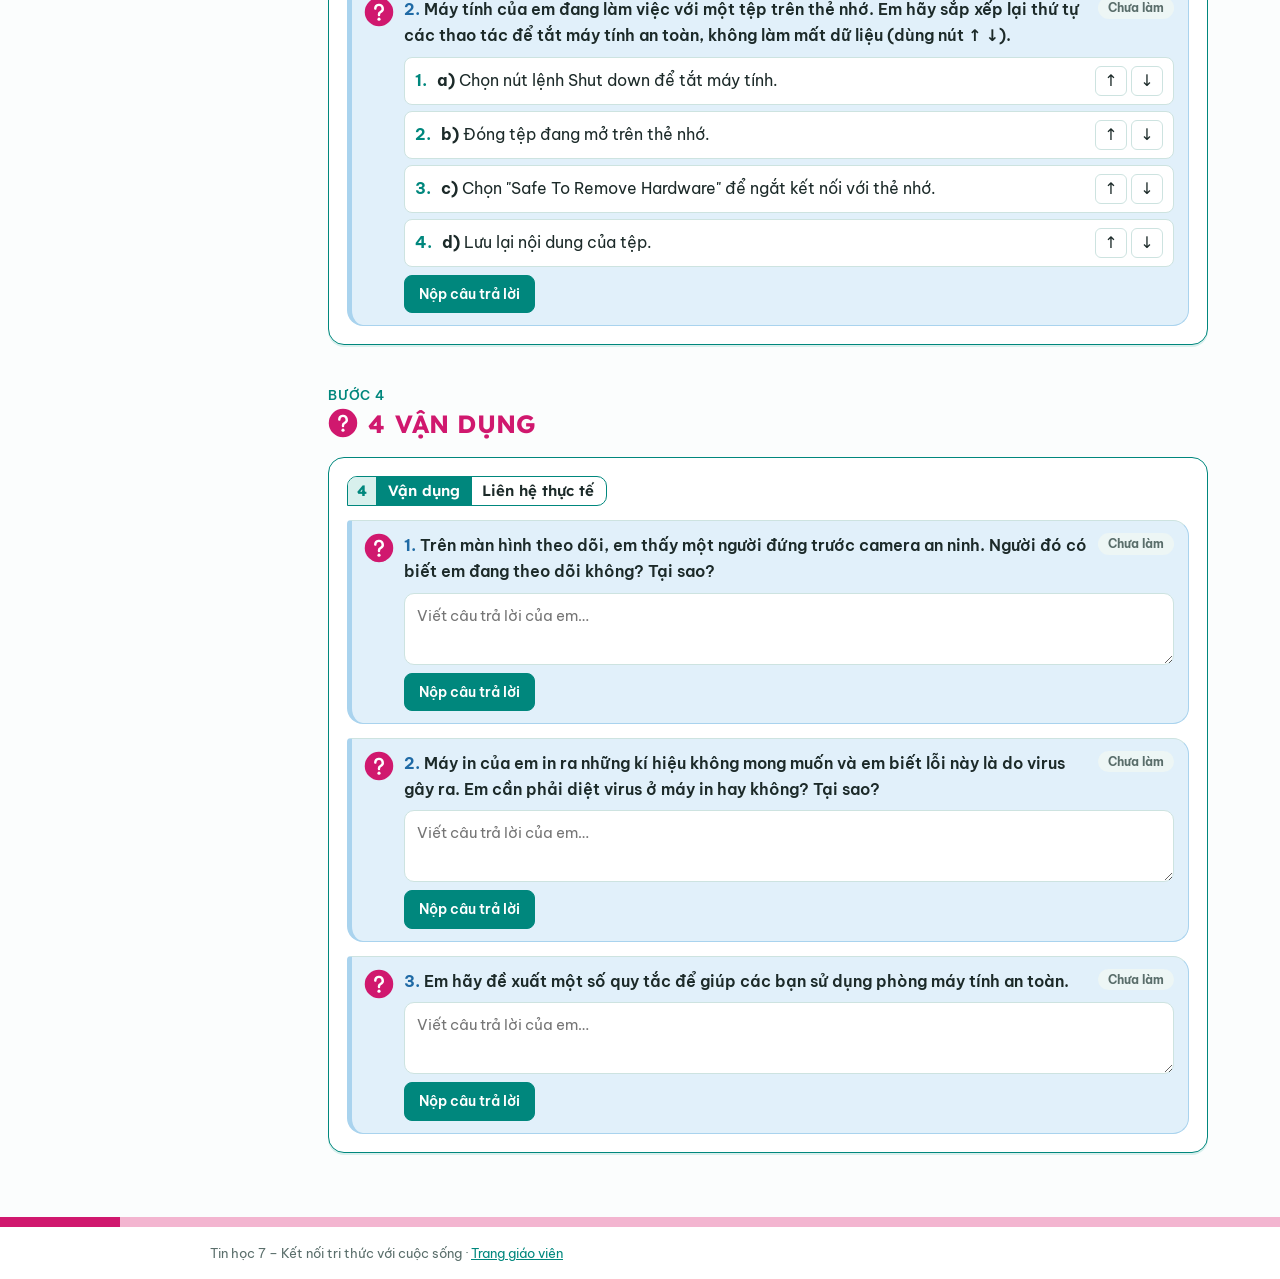
==== commit 7b097896: "Trắc nghiệm: phương án đã chọn nổi bật, rõ đúng/sai khi chốt Co-Authored-By: Claude Opus 5.5 <norepl" ====
--- a/index.html
+++ b/index.html
@@ -6,7 +6,7 @@
 <title>Thiết bị vào – ra · Tin học 7</title>
 <link rel="preconnect" href="https://fonts.googleapis.com">
 <link rel="stylesheet" href="https://fonts.googleapis.com/css2?family=Be+Vietnam+Pro:ital,wght@0,400;0,500;0,600;0,700;1,400&family=Lexend:wght@500;600;700&display=swap">
-<link rel="stylesheet" href="assets/style.css?v=11">
+<link rel="stylesheet" href="assets/style.css?v=12">
 </head>
 <body>
 <header class="hero">
--- a/assets/style.css
+++ b/assets/style.css
@@ -409,3 +409,23 @@
 .sr-only{position:absolute;width:1px;height:1px;overflow:hidden;clip:rect(0 0 0 0);white-space:nowrap}
 @media (prefers-color-scheme:dark){:root:not([data-theme="light"]) .lesson-title h1{background-color:#0c665e}}
 :root[data-theme="dark"] .lesson-title h1{background-color:#0c665e}
+
+/* ===== Trắc nghiệm: phương án em chọn nổi bật hẳn ===== */
+.q .opt{display:flex;align-items:center;gap:4px;border-width:2px;transition:background .15s,border-color .15s,opacity .15s}
+.q .opt:hover:not(:disabled){border-color:var(--accent)}
+.q .opt .l{flex:none;display:inline-grid;place-items:center;width:28px;height:28px;border-radius:50%;margin-right:6px;border:2px solid var(--qline);background:var(--surface)}
+.q .opt.sel{background:var(--accent);border-color:var(--accent);color:var(--accent-ink);font-weight:700;box-shadow:0 0 0 4px var(--accent-soft)}
+.q .opt.sel .l{background:var(--accent-ink);border-color:var(--accent-ink);color:var(--accent)}
+.q .opt.sel::after{content:"✓ Em chọn";margin-left:auto;padding-left:10px;font-size:12px;font-weight:700;white-space:nowrap}
+/* các phương án không chọn mờ đi một chút */
+.q .opts:has(.sel) .opt:not(.sel):not(.right){opacity:.6}
+/* sau khi thầy cô chốt */
+.q .opt.right{background:var(--ok-soft);border-color:var(--ok);color:var(--fg);opacity:1}
+.q .opt.right .l{border-color:var(--ok);color:var(--ok)}
+.q .opt.right:not(.sel)::after{content:"Đáp án đúng";margin-left:auto;padding-left:10px;font-size:12px;font-weight:700;color:var(--ok);white-space:nowrap}
+.q .opt.sel.right{background:var(--ok);border-color:var(--ok);color:var(--accent-ink);box-shadow:0 0 0 4px var(--ok-soft)}
+.q .opt.sel.right .l{background:var(--accent-ink);color:var(--ok)}
+.q .opt.sel.right::after{content:"✓ Em chọn đúng"}
+.q .opt.sel.wrong{background:var(--bad);border-color:var(--bad);color:var(--accent-ink);box-shadow:0 0 0 4px var(--bad-soft)}
+.q .opt.sel.wrong .l{background:var(--accent-ink);color:var(--bad)}
+.q .opt.sel.wrong::after{content:"✗ Em chọn"}
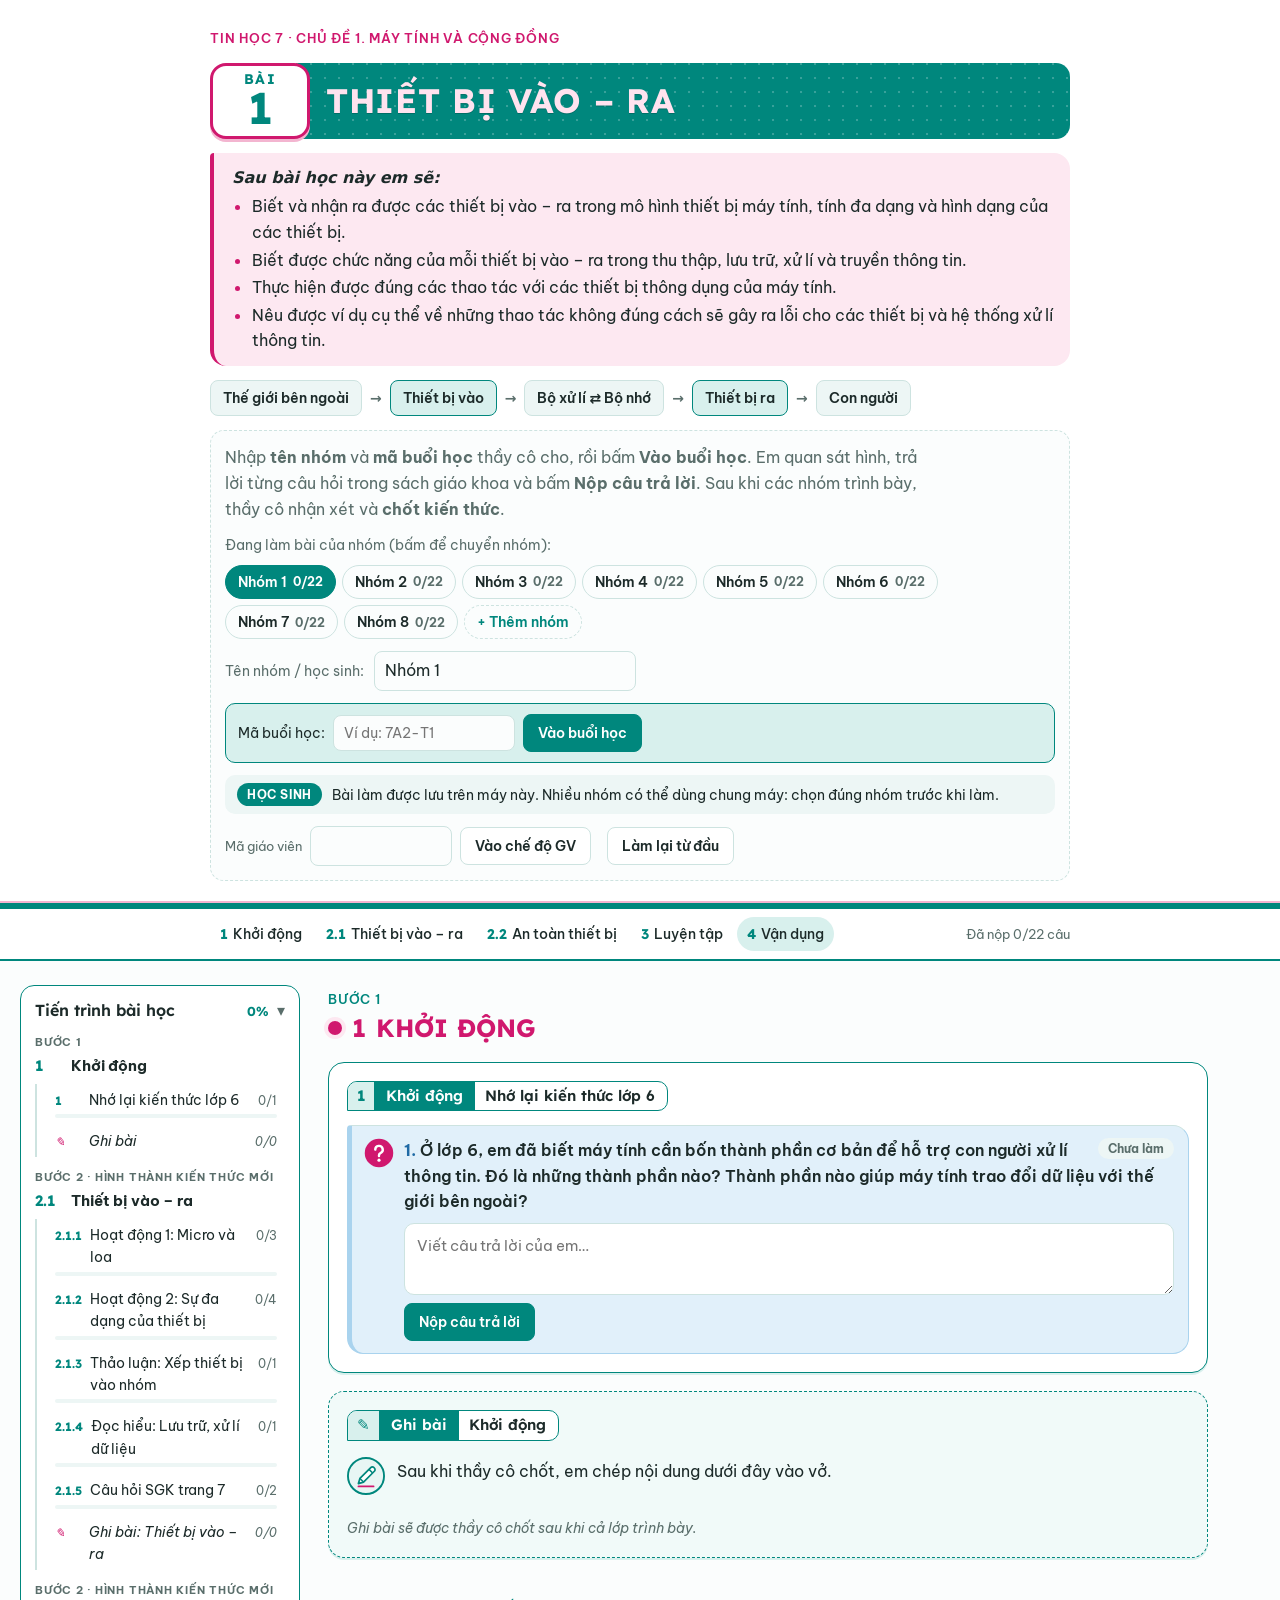
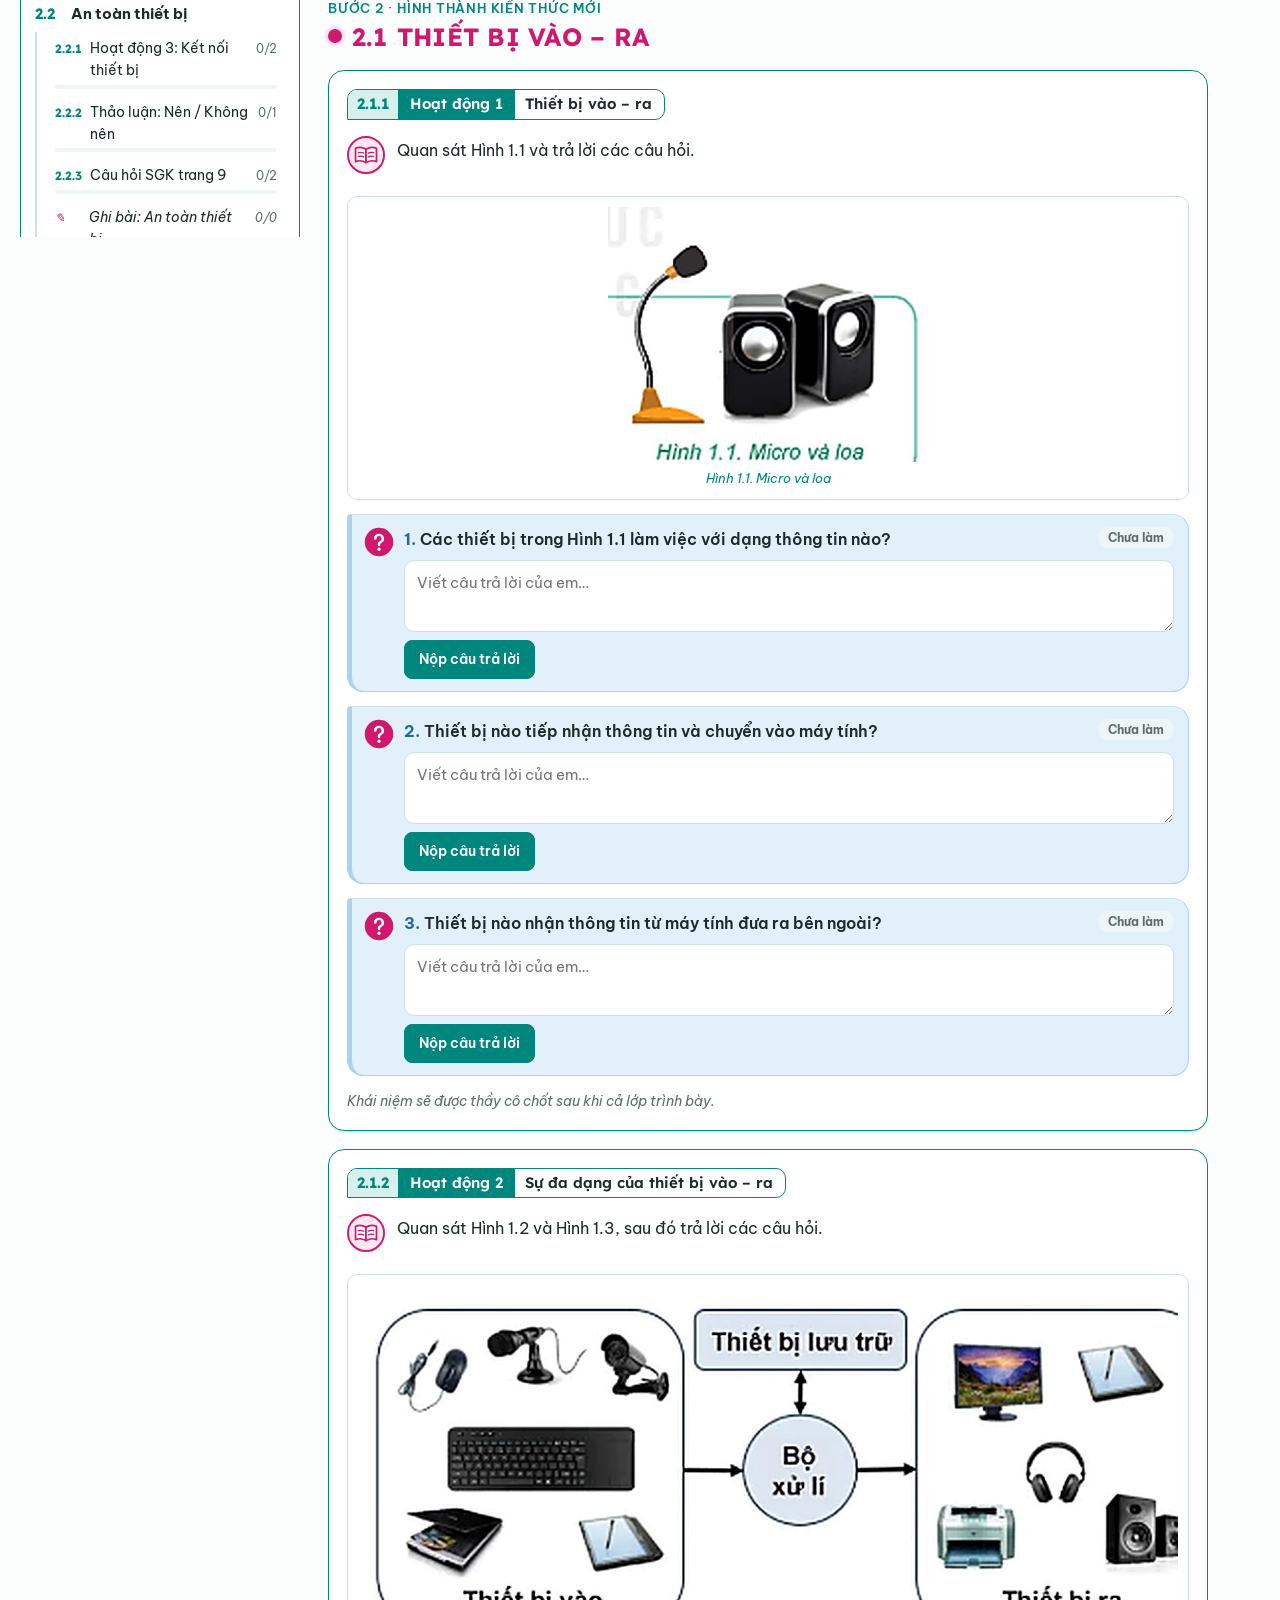
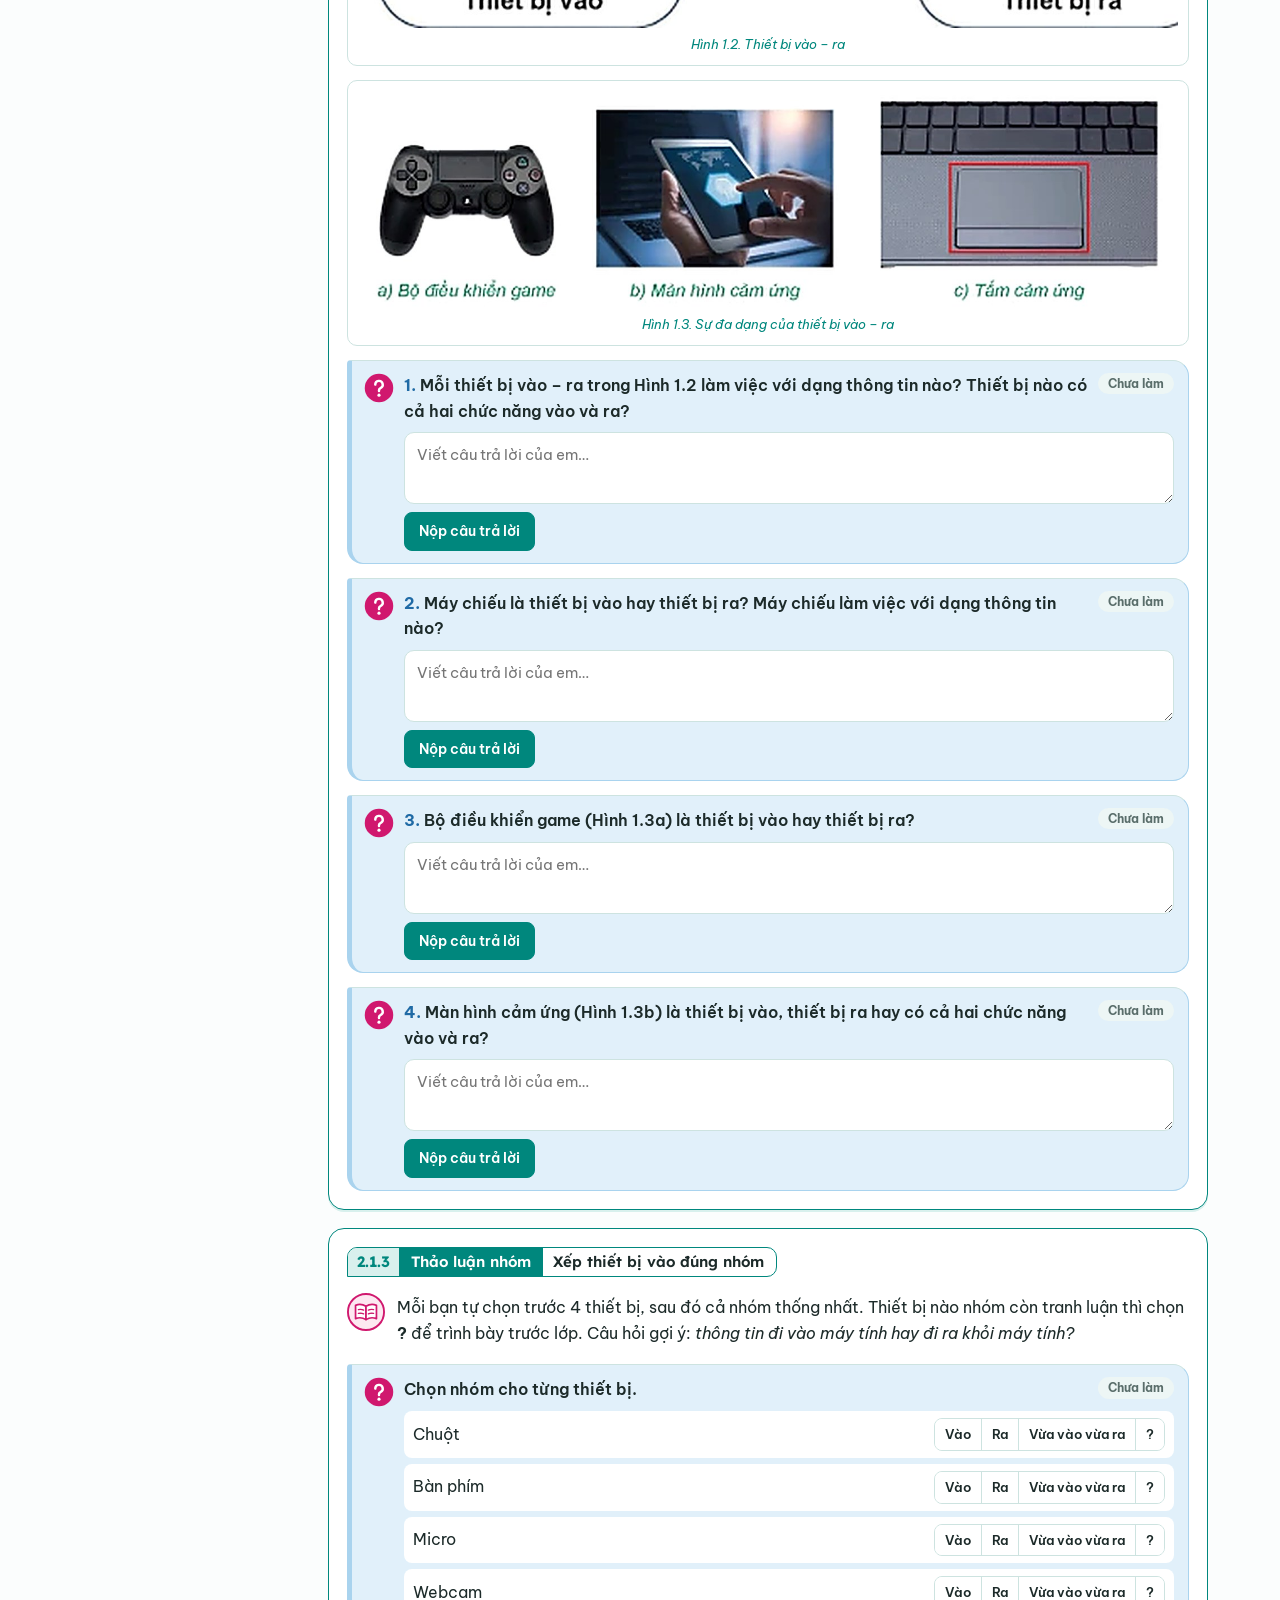
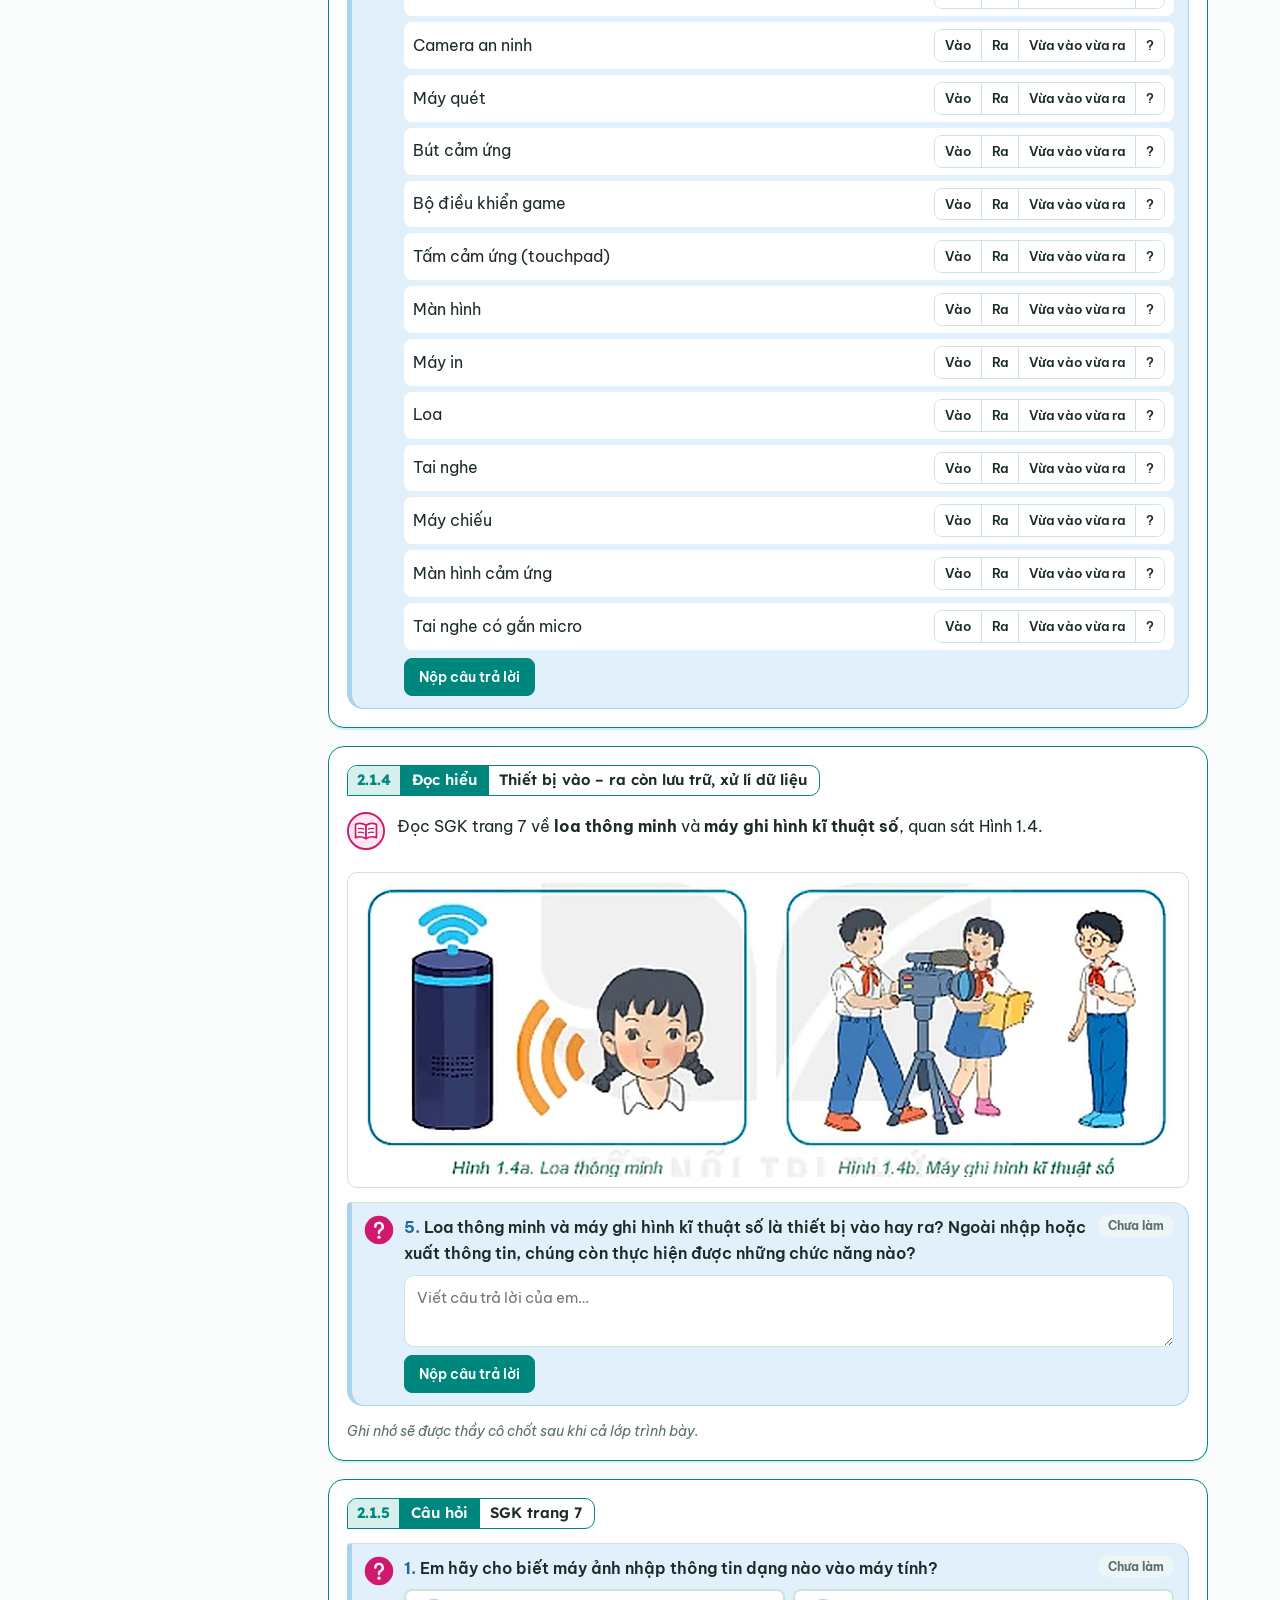
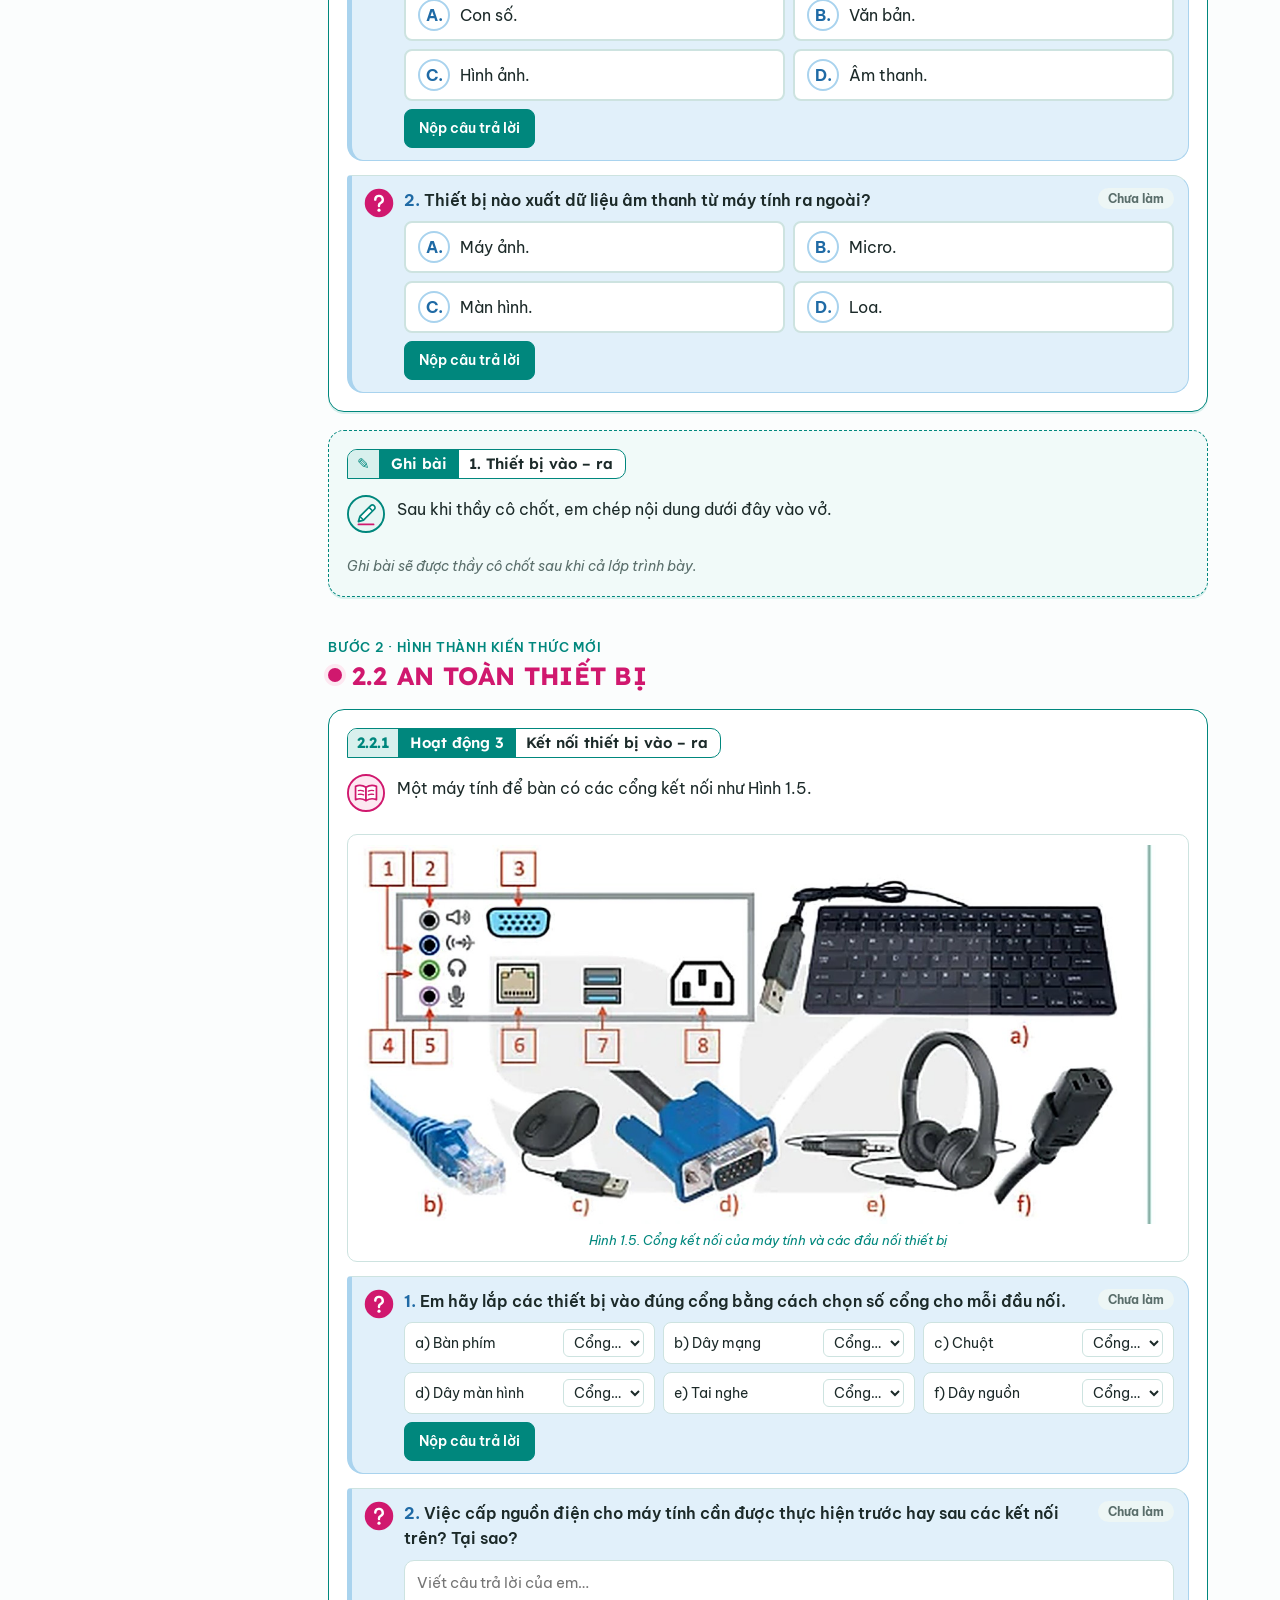
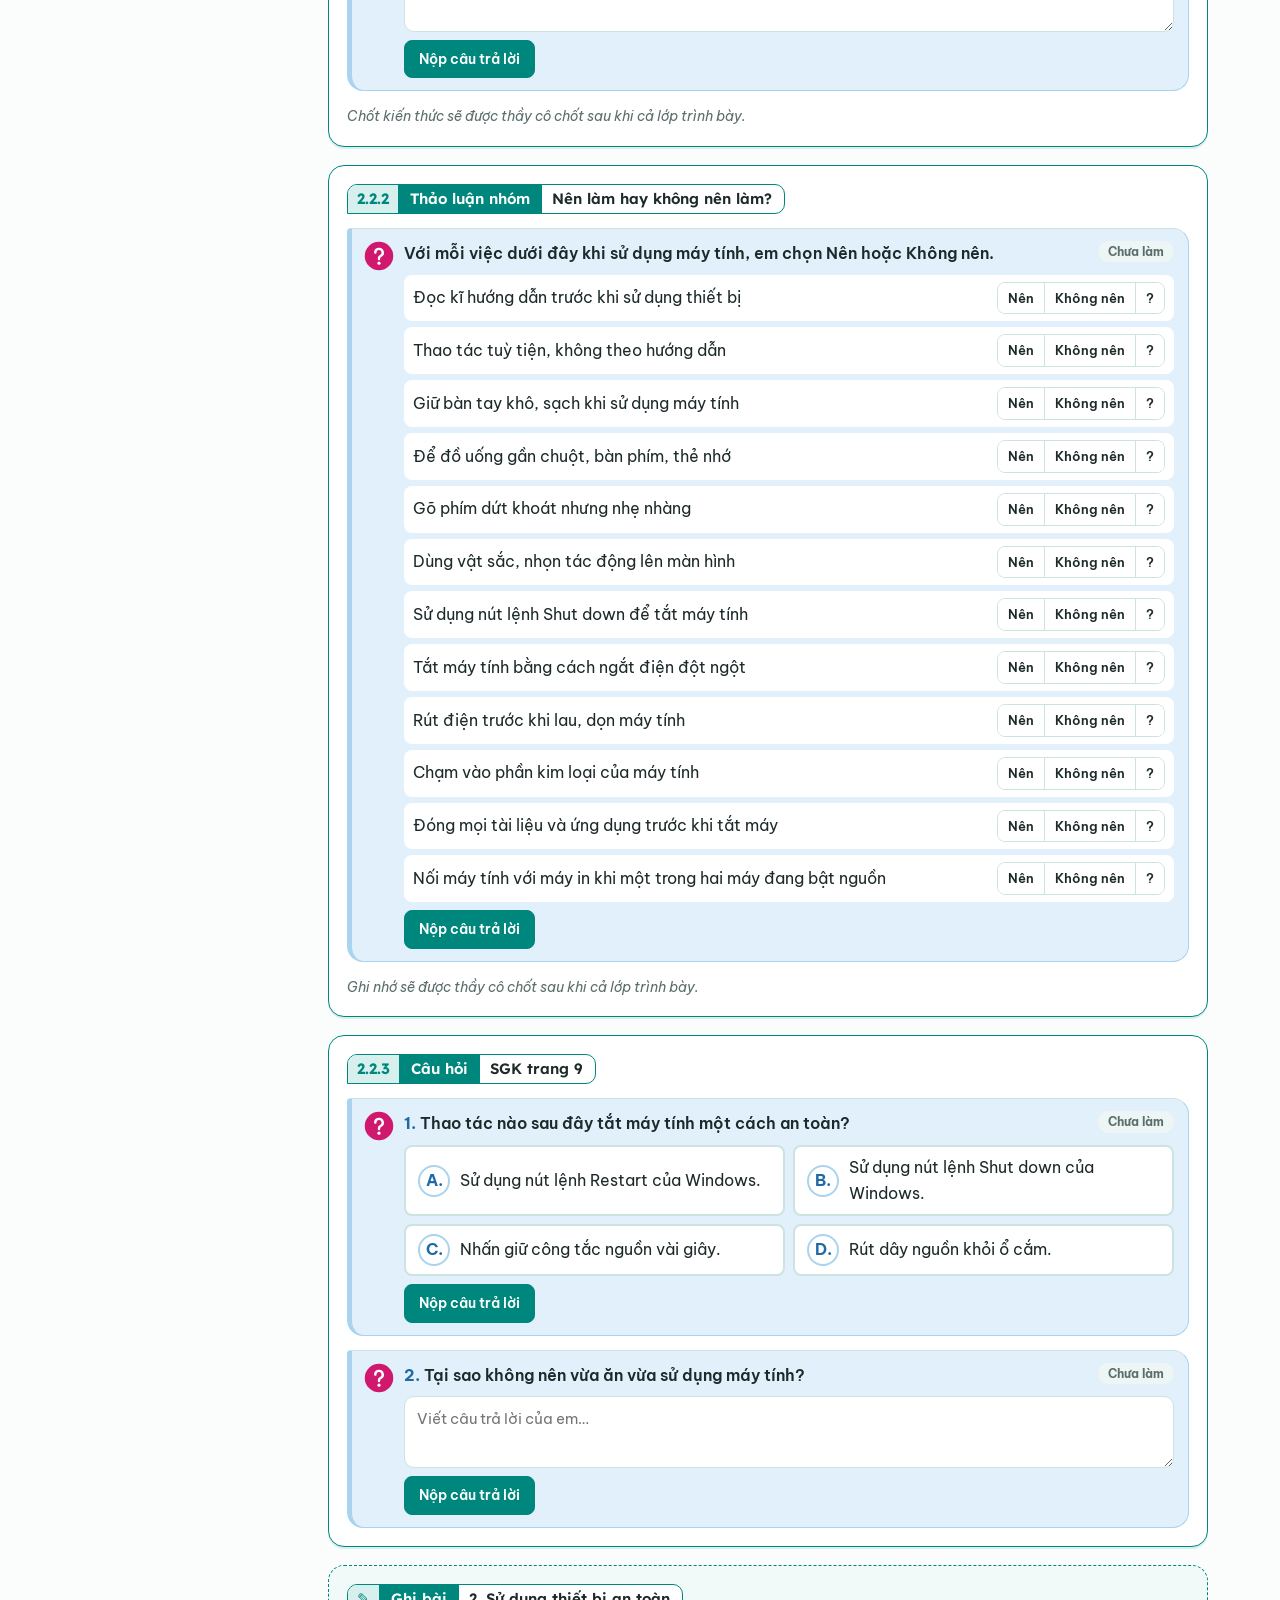
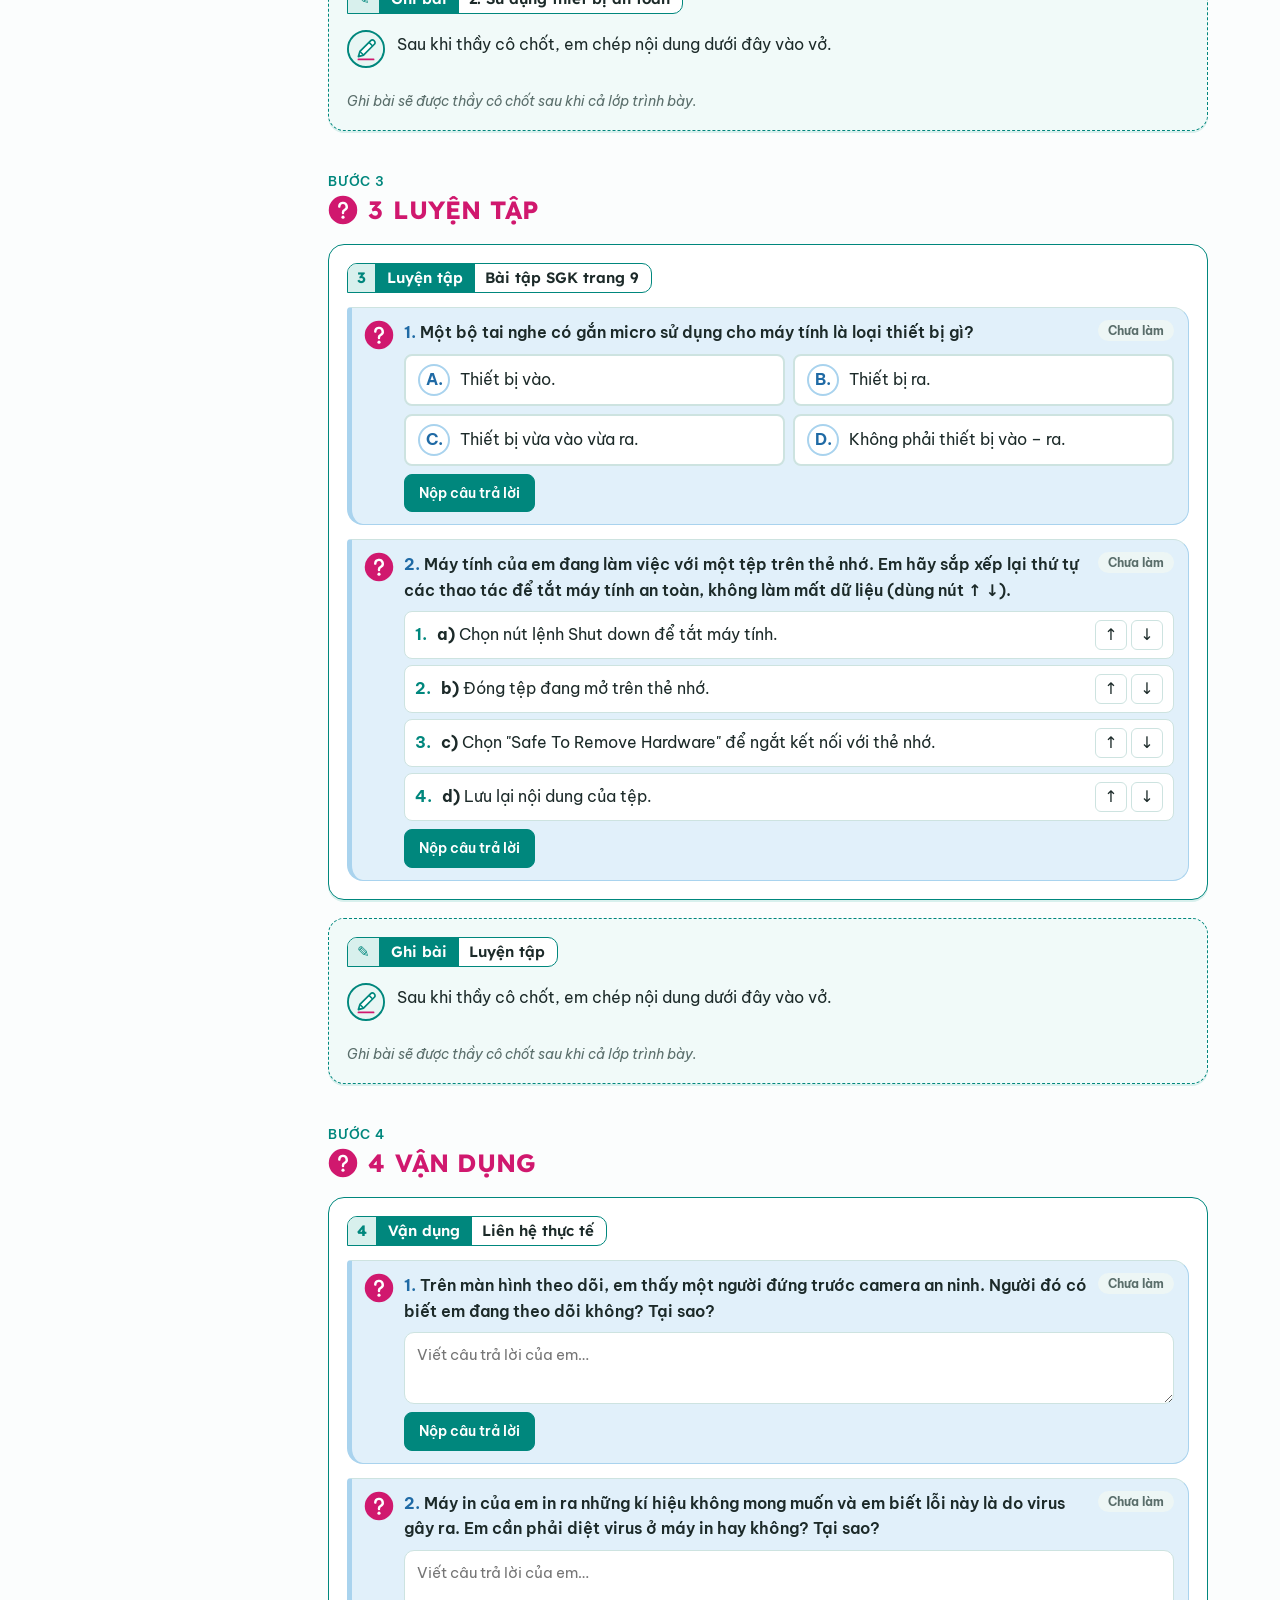
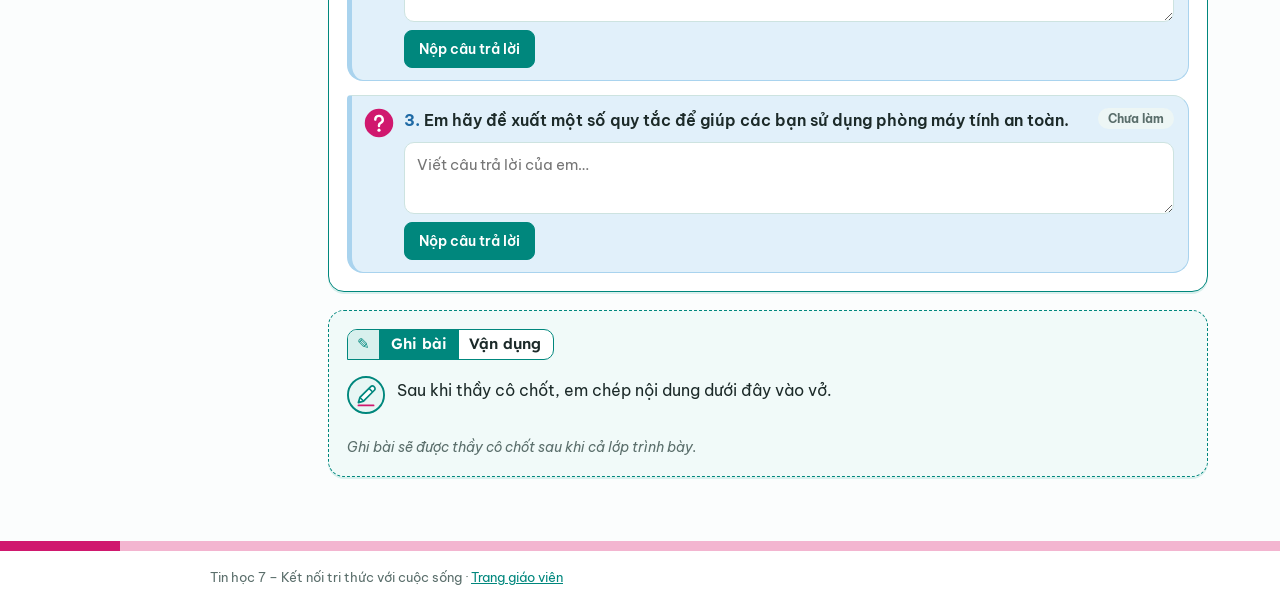
==== commit a0f24b1b: "Thêm mục Ghi bài cuối mỗi phần để học sinh chép vào vở Co-Authored-By: Claude Opus 5.5 <noreply@anth" ====
--- a/index.html
+++ b/index.html
@@ -6,7 +6,7 @@
 <title>Thiết bị vào – ra · Tin học 7</title>
 <link rel="preconnect" href="https://fonts.googleapis.com">
 <link rel="stylesheet" href="https://fonts.googleapis.com/css2?family=Be+Vietnam+Pro:ital,wght@0,400;0,500;0,600;0,700;1,400&family=Lexend:wght@500;600;700&display=swap">
-<link rel="stylesheet" href="assets/style.css?v=12">
+<link rel="stylesheet" href="assets/style.css?v=13">
 </head>
 <body>
 <header class="hero">
@@ -115,6 +115,11 @@
         <div class="act-tag"><b>Khởi động</b> Nhớ lại kiến thức lớp 6</div>
         <div data-task="kd1" data-n="1"></div>
       </div>
+      <div class="act act-ghi">
+        <div class="act-tag"><b>Ghi bài</b> Khởi động</div>
+        <div class="reading">Sau khi thầy cô chốt, em chép nội dung dưới đây vào vở.</div>
+        <div data-concept="g1"></div>
+      </div>
     </section>
 
     <section class="part" id="phan-1">
@@ -160,6 +165,11 @@
         <div data-task="p7a" data-n="1"></div>
         <div data-task="p7b" data-n="2"></div>
       </div>
+      <div class="act act-ghi">
+        <div class="act-tag"><b>Ghi bài</b> 1. Thiết bị vào – ra</div>
+        <div class="reading">Sau khi thầy cô chốt, em chép nội dung dưới đây vào vở.</div>
+        <div data-concept="g2"></div>
+      </div>
     </section>
 
     <section class="part" id="phan-2">
@@ -185,6 +195,11 @@
         <div data-task="p9a" data-n="1"></div>
         <div data-task="p9b" data-n="2"></div>
       </div>
+      <div class="act act-ghi">
+        <div class="act-tag"><b>Ghi bài</b> 2. Sử dụng thiết bị an toàn</div>
+        <div class="reading">Sau khi thầy cô chốt, em chép nội dung dưới đây vào vở.</div>
+        <div data-concept="g3"></div>
+      </div>
     </section>
 
     <section class="part" id="luyen-tap">
@@ -193,6 +208,11 @@
         <div class="act-tag"><b>Luyện tập</b> Bài tập SGK trang 9</div>
         <div data-task="lt1" data-n="1"></div>
         <div data-task="lt2" data-n="2"></div>
+      </div>
+      <div class="act act-ghi">
+        <div class="act-tag"><b>Ghi bài</b> Luyện tập</div>
+        <div class="reading">Sau khi thầy cô chốt, em chép nội dung dưới đây vào vở.</div>
+        <div data-concept="g4"></div>
       </div>
     </section>
 
@@ -204,6 +224,11 @@
         <div data-task="vd2" data-n="2"></div>
         <div data-task="vd3" data-n="3"></div>
       </div>
+      <div class="act act-ghi">
+        <div class="act-tag"><b>Ghi bài</b> Vận dụng</div>
+        <div class="reading">Sau khi thầy cô chốt, em chép nội dung dưới đây vào vở.</div>
+        <div data-concept="g5"></div>
+      </div>
     </section>
 
   </div>
@@ -211,10 +236,10 @@
 </div>
 
 <footer class="foot"><div class="wrap">Tin học 7 – Kết nối tri thức với cuộc sống · <a href="giaovien.html">Trang giáo viên</a></div></footer>
-<script src="config.js?v=11"></script>
-<script src="assets/content.js?v=10"></script>
-<script src="assets/outline.js?v=10"></script>
-<script src="assets/api.js?v=10"></script>
-<script src="assets/hs.js?v=10"></script>
+<script src="config.js?v=13"></script>
+<script src="assets/content.js?v=13"></script>
+<script src="assets/outline.js?v=13"></script>
+<script src="assets/api.js?v=13"></script>
+<script src="assets/hs.js?v=13"></script>
 </body>
 </html>
--- a/assets/style.css
+++ b/assets/style.css
@@ -429,3 +429,35 @@
 .q .opt.sel.wrong{background:var(--bad);border-color:var(--bad);color:var(--accent-ink);box-shadow:0 0 0 4px var(--bad-soft)}
 .q .opt.sel.wrong .l{background:var(--accent-ink);color:var(--bad)}
 .q .opt.sel.wrong::after{content:"✗ Em chọn"}
+
+/* ===== GHI BÀI: khung như trang vở kẻ dòng để học sinh chép ===== */
+:root{
+  --i-pen:url("data:image/svg+xml,%3Csvg xmlns='http://www.w3.org/2000/svg' viewBox='0 0 40 40'%3E%3Ccircle cx='20' cy='20' r='19' fill='%23e8f6f4' stroke='%2300877d' stroke-width='2'/%3E%3Cpath d='M12 28l1.6-5.4L25 11.2a2.4 2.4 0 0 1 3.4 0l.4.4a2.4 2.4 0 0 1 0 3.4L17.4 26.4z' fill='%23fff' stroke='%2300877d' stroke-width='1.8' stroke-linejoin='round'/%3E%3Cpath d='M23.2 13l3.8 3.8M13.6 22.6l3.8 3.8' stroke='%2300877d' stroke-width='1.6'/%3E%3Cpath d='M12 31h16' stroke='%23d0186e' stroke-width='1.8' stroke-linecap='round'/%3E%3C/svg%3E");
+  --vo-line:#cfe0f0; --vo-margin:#f3a3c4; --vo-paper:#fffef8;
+}
+@media (prefers-color-scheme:dark){:root:not([data-theme="light"]){--vo-line:#24384a;--vo-margin:#6b2a4b;--vo-paper:#111b1a}}
+:root[data-theme="dark"]{--vo-line:#24384a;--vo-margin:#6b2a4b;--vo-paper:#111b1a}
+
+.act-ghi{border-style:dashed;background:color-mix(in srgb,var(--accent-soft) 35%,var(--surface))}
+.act-ghi .reading{background-image:var(--i-pen)}
+.concept.ghi{--lh:30px;border-radius:6px 18px 18px 6px;padding:10px 18px 14px 64px;line-height:var(--lh);color:var(--fg);
+  background-color:var(--vo-paper);
+  background-image:linear-gradient(90deg,transparent 46px,var(--vo-margin) 46px,var(--vo-margin) 48px,transparent 48px),
+                   repeating-linear-gradient(180deg,transparent 0 calc(var(--lh) - 1px),var(--vo-line) calc(var(--lh) - 1px) var(--lh));
+  background-position:0 0,0 10px;
+  box-shadow:0 1px 0 var(--line),0 3px 10px rgba(0,0,0,.06);border:1px solid var(--line)}
+.concept.ghi::before{left:6px;top:8px;width:34px;height:34px;background-image:var(--i-pen)}
+.concept.ghi h3{color:var(--accent);font-size:13px;letter-spacing:.08em;line-height:var(--lh)}
+.concept.ghi .gh{font-family:var(--font-display);font-weight:700;color:var(--pink);font-size:17px;text-transform:uppercase}
+.concept.ghi p,.concept.ghi ul{margin:0}
+.concept.ghi ul{display:block;padding-left:20px}
+.concept.ghi li::marker{color:var(--accent)}
+.concept.ghi b{color:var(--fg)}
+@media (max-width:480px){.concept.ghi{padding:10px 12px 12px 30px;background-image:linear-gradient(90deg,transparent 18px,var(--vo-margin) 18px,var(--vo-margin) 20px,transparent 20px),repeating-linear-gradient(180deg,transparent 0 calc(var(--lh) - 1px),var(--vo-line) calc(var(--lh) - 1px) var(--lh))}
+  .concept.ghi::before{display:none}}
+.ol-acts li.ghi a{font-style:italic}
+.ol-acts li.ghi .sn{color:var(--pink)}
+.ol-acts li.ghi .bar{display:none}
+@media print{
+  header.hero,nav.toc,.outline,.pager,footer.foot,.q,.act-tag .code{display:none!important}
+}
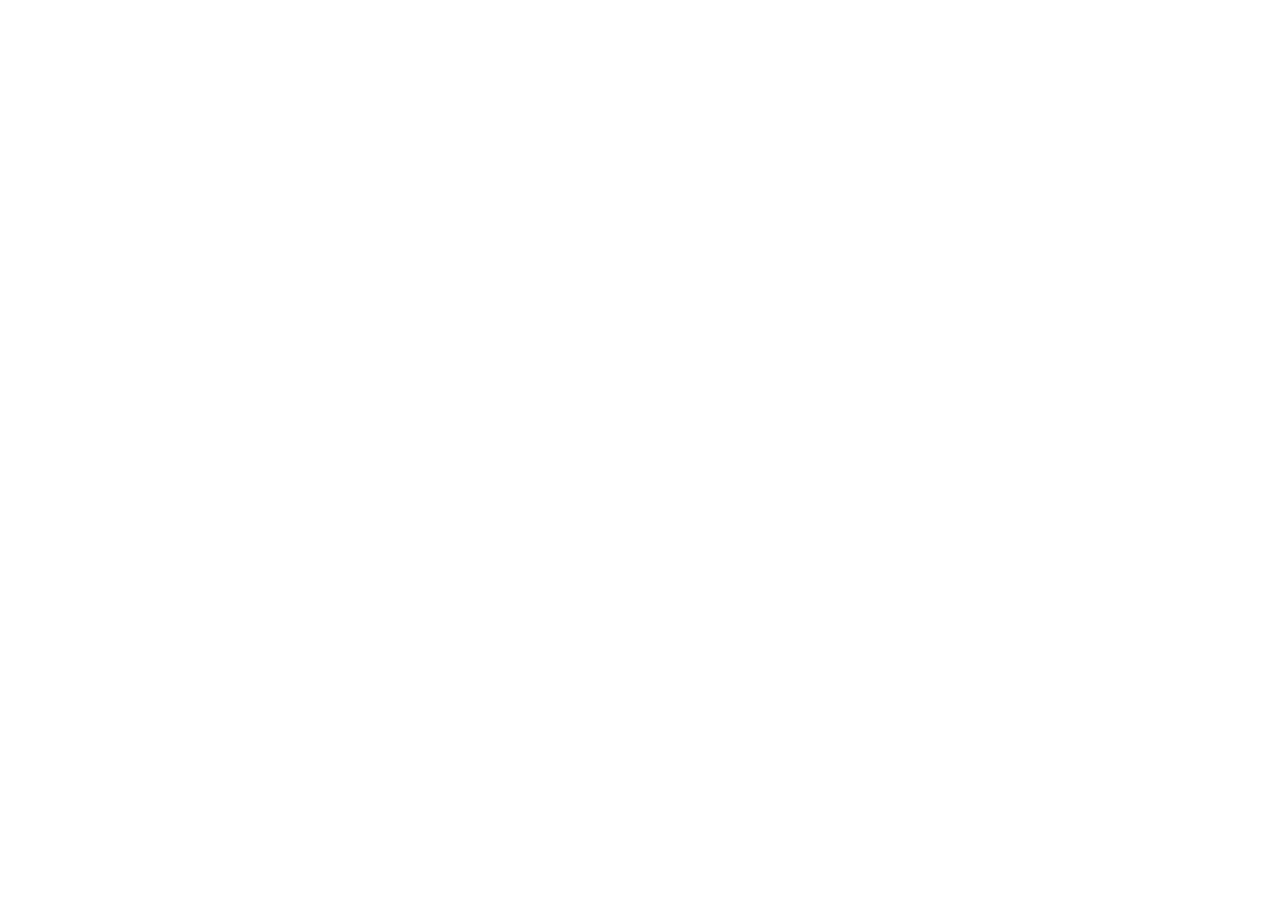
==== commit 8fdc67e5: "Chuyển hướng sang trang mới trong kho tin-thcs Co-Authored-By: Claude Opus 5.5 <noreply@anthropic.co" ====
--- a/index.html
+++ b/index.html
@@ -2,244 +2,20 @@
 <html lang="vi">
 <head>
 <meta charset="utf-8">
-<meta name="viewport" content="width=device-width,initial-scale=1,viewport-fit=cover">
-<title>Thiết bị vào – ra · Tin học 7</title>
-<link rel="preconnect" href="https://fonts.googleapis.com">
-<link rel="stylesheet" href="https://fonts.googleapis.com/css2?family=Be+Vietnam+Pro:ital,wght@0,400;0,500;0,600;0,700;1,400&family=Lexend:wght@500;600;700&display=swap">
-<link rel="stylesheet" href="assets/style.css?v=13">
+<meta name="viewport" content="width=device-width,initial-scale=1">
+<title>Thiết bị vào – ra · Tin học 7 · Đã chuyển địa chỉ</title>
+<meta http-equiv="refresh" content="0; url=https://thanhluongst.github.io/tin-thcs/tin7-thiet-bi-vao-ra/">
+<link rel="canonical" href="https://thanhluongst.github.io/tin-thcs/tin7-thiet-bi-vao-ra/">
+<script>location.replace("https://thanhluongst.github.io/tin-thcs/tin7-thiet-bi-vao-ra/" + location.search + location.hash);</script>
+<style>
+:root{--bg:#f3f7f6;--fg:#15302c;--accent:#0f7a6c}
+@media (prefers-color-scheme:dark){:root{--bg:#0e1716;--fg:#e3efec;--accent:#3cc2ad}}
+body{margin:0;background:var(--bg);color:var(--fg);font:16px/1.6 system-ui,"Segoe UI",sans-serif;padding:40px 16px;text-align:center}
+a{color:var(--accent);font-weight:600}
+</style>
 </head>
 <body>
-<header class="hero">
-  <div class="wrap">
-    <div class="eyebrow">Tin học 7 · Chủ đề 1. Máy tính và cộng đồng</div>
-    <div class="lesson-title"><div class="bai-badge" aria-hidden="true"><span>BÀI</span><b>1</b></div><h1><span class="sr-only">Bài 1. </span>Thiết bị vào – ra</h1></div>
-    <div class="goals">
-      <p class="goals-t">Sau bài học này em sẽ:</p>
-      <ul>
-        <li>Biết và nhận ra được các thiết bị vào – ra trong mô hình thiết bị máy tính, tính đa dạng và hình dạng của các thiết bị.</li>
-        <li>Biết được chức năng của mỗi thiết bị vào – ra trong thu thập, lưu trữ, xử lí và truyền thông tin.</li>
-        <li>Thực hiện được đúng các thao tác với các thiết bị thông dụng của máy tính.</li>
-        <li>Nêu được ví dụ cụ thể về những thao tác không đúng cách sẽ gây ra lỗi cho các thiết bị và hệ thống xử lí thông tin.</li>
-      </ul>
-    </div>
-    <div class="flow" aria-label="Đường đi của thông tin trong máy tính">
-      <span class="node">Thế giới bên ngoài</span><span class="arr">→</span>
-      <span class="node io">Thiết bị vào</span><span class="arr">→</span>
-      <span class="node">Bộ xử lí ⇄ Bộ nhớ</span><span class="arr">→</span>
-      <span class="node io">Thiết bị ra</span><span class="arr">→</span>
-      <span class="node">Con người</span>
-    </div>
-    <div class="panel">
-    <p class="lead">Nhập <b>tên nhóm</b> và <b>mã buổi học</b> thầy cô cho, rồi bấm <b>Vào buổi học</b>. Em quan sát hình, trả lời từng câu hỏi trong sách giáo khoa và bấm <b>Nộp câu trả lời</b>. Sau khi các nhóm trình bày, thầy cô nhận xét và <b>chốt kiến thức</b>.</p>
-    <div class="groups" id="group-bar" hidden>
-      <span class="gl">Đang làm bài của nhóm (bấm để chuyển nhóm):</span>
-      <div class="gchips" id="gchips"></div>
-    </div>
-    <div class="who">
-      <label for="hs-name" id="name-label">Họ tên / Nhóm:</label>
-      <input id="hs-name" type="text" placeholder="Ví dụ: Nhóm 3 – 7A2" autocomplete="off">
-    </div>
-    <div class="join" id="join-box">
-      <label for="buoi">Mã buổi học:</label>
-      <input id="buoi" type="text" placeholder="Ví dụ: 7A2-T1" autocomplete="off" style="width:160px">
-      <button class="btn primary" id="join-go" type="button">Vào buổi học</button>
-      <span class="status bad" id="join-msg"></span>
-    </div>
-    <div class="join" id="join-info" hidden>
-      Buổi học: <b id="join-code"></b>
-      <button class="btn" id="leave" type="button">Rời buổi học</button>
-    </div>
-    <div class="mode" id="mode-bar">
-      <span class="pill" id="mode-pill">Học sinh</span>
-      <span id="mode-text">Bài làm được lưu trên máy này.</span>
-      <span class="sync" id="sync"></span>
-    </div>
-    <div class="tools">
-      <span id="pin-box" class="tools">
-        <label for="pin" class="status">Mã giáo viên</label>
-        <input id="pin" type="password" autocomplete="off" style="width:120px">
-        <button class="btn" id="pin-go" type="button">Vào chế độ GV</button>
-        <span class="status bad" id="pin-msg"></span>
-      </span>
-      <button class="btn" id="t-exit" type="button" hidden>Thoát chế độ GV</button>
-      <button class="btn keybtn" id="reveal-all" type="button" hidden>Chốt tất cả</button>
-      <button class="btn keybtn" id="hide-all" type="button" hidden>Ẩn tất cả phần chốt</button>
-      <button class="btn" id="reset" type="button">Làm lại từ đầu</button>
-      <div class="confirm" id="reset-confirm" hidden>
-        <span id="reset-q">Xoá toàn bộ câu trả lời của em?</span>
-        <button class="btn" id="reset-yes" type="button">Xoá</button>
-        <button class="btn" id="reset-all" type="button" hidden>Xoá bài của tất cả nhóm</button>
-        <button class="btn" id="reset-no" type="button">Huỷ</button>
-      </div>
-    </div>
-    </div>
-  </div>
-</header>
-
-<nav class="toc" aria-label="Mục lục">
-  <div class="wrap">
-    <a href="#theo-doi" id="toc-dash" hidden>Theo dõi lớp</a>
-    <a href="#mo-dau" data-stage="mo-dau"><span class="sn">1</span> Khởi động</a>
-    <a href="#phan-1" data-stage="phan-1"><span class="sn">2.1</span> Thiết bị vào – ra</a>
-    <a href="#phan-2" data-stage="phan-2"><span class="sn">2.2</span> An toàn thiết bị</a>
-    <a href="#luyen-tap" data-stage="luyen-tap"><span class="sn">3</span> Luyện tập</a>
-    <a href="#van-dung" data-stage="van-dung"><span class="sn">4</span> Vận dụng</a>
-    <span class="prog" id="prog"></span>
-  </div>
-</nav>
-
-<div class="layout">
-<aside class="outline" id="outline" aria-label="Tiến trình bài học"></aside>
-<main>
-  <div class="wrap">
-
-    <section class="part" id="theo-doi" hidden>
-      <div class="part-head"><div class="eyebrow">Dành cho giáo viên</div><h2>Theo dõi lớp</h2></div>
-      <div class="act">
-        <div class="dash-sum" id="dash-sum"></div>
-        <div class="tbl-wrap"><table class="tbl"><thead><tr><th>Học sinh / Nhóm</th><th>Đã nộp</th><th>Cập nhật</th><th id="dash-open-h"></th></tr></thead><tbody id="dash-rows"></tbody></table></div>
-      </div>
-      <div class="act">
-        <div class="dash-q">
-          <label for="dash-select"><b>Xem câu trả lời của cả lớp:</b></label>
-          <select id="dash-select"></select>
-          <button class="btn keybtn" id="dash-reveal" type="button">GV chốt câu này</button>
-        </div>
-        <div class="ans-list" id="dash-answers"></div>
-      </div>
-    </section>
-
-    <section class="part" id="mo-dau">
-      <div class="part-head"><div class="eyebrow">Bước 1</div><h2><span class="sn">1</span> Khởi động</h2></div>
-      <div class="act">
-        <div class="act-tag"><b>Khởi động</b> Nhớ lại kiến thức lớp 6</div>
-        <div data-task="kd1" data-n="1"></div>
-      </div>
-      <div class="act act-ghi">
-        <div class="act-tag"><b>Ghi bài</b> Khởi động</div>
-        <div class="reading">Sau khi thầy cô chốt, em chép nội dung dưới đây vào vở.</div>
-        <div data-concept="g1"></div>
-      </div>
-    </section>
-
-    <section class="part" id="phan-1">
-      <div class="part-head"><div class="eyebrow">Bước 2 · Hình thành kiến thức mới</div><h2><span class="sn">2.1</span> Thiết bị vào – ra</h2></div>
-
-      <div class="act">
-        <div class="act-tag"><b>Hoạt động 1</b> Thiết bị vào – ra</div>
-        <div class="reading">Quan sát Hình 1.1 và trả lời các câu hỏi.</div>
-        <figure class="fig sm"><img src="hinh/h11.jpg" alt="Micro để bàn và cặp loa máy tính"><figcaption>Hình 1.1. Micro và loa</figcaption></figure>
-        <div data-task="h1a" data-n="1"></div>
-        <div data-task="h1b" data-n="2"></div>
-        <div data-task="h1c" data-n="3"></div>
-        <div data-concept="c1"></div>
-      </div>
-
-      <div class="act">
-        <div class="act-tag"><b>Hoạt động 2</b> Sự đa dạng của thiết bị vào – ra</div>
-        <div class="reading">Quan sát Hình 1.2 và Hình 1.3, sau đó trả lời các câu hỏi.</div>
-        <figure class="fig"><img src="hinh/h12.jpg" alt="Sơ đồ: nhóm thiết bị vào, bộ xử lí, thiết bị lưu trữ và nhóm thiết bị ra"><figcaption>Hình 1.2. Thiết bị vào – ra</figcaption></figure>
-        <figure class="fig"><img src="hinh/h13.jpg" alt="Bộ điều khiển game, màn hình cảm ứng, tấm cảm ứng"><figcaption>Hình 1.3. Sự đa dạng của thiết bị vào – ra</figcaption></figure>
-        <div data-task="h2a" data-n="1"></div>
-        <div data-task="h2b" data-n="2"></div>
-        <div data-task="h2c" data-n="3"></div>
-        <div data-task="h2d" data-n="4"></div>
-      </div>
-
-      <div class="act">
-        <div class="act-tag"><b>Thảo luận nhóm</b> Xếp thiết bị vào đúng nhóm</div>
-        <div class="reading">Mỗi bạn tự chọn trước 4 thiết bị, sau đó cả nhóm thống nhất. Thiết bị nào nhóm còn tranh luận thì chọn <b>?</b> để trình bày trước lớp. Câu hỏi gợi ý: <i>thông tin đi vào máy tính hay đi ra khỏi máy tính?</i></div>
-        <div data-task="sortDev"></div>
-      </div>
-
-      <div class="act">
-        <div class="act-tag"><b>Đọc hiểu</b> Thiết bị vào – ra còn lưu trữ, xử lí dữ liệu</div>
-        <div class="reading">Đọc SGK trang 7 về <b>loa thông minh</b> và <b>máy ghi hình kĩ thuật số</b>, quan sát Hình 1.4.</div>
-        <figure class="fig"><img src="hinh/h14.jpg" alt="Hình 1.4a. Loa thông minh; Hình 1.4b. Máy ghi hình kĩ thuật số"></figure>
-        <div data-task="h2e" data-n="5"></div>
-        <div data-concept="c2"></div>
-      </div>
-
-      <div class="act">
-        <div class="act-tag"><b>Câu hỏi</b> SGK trang 7</div>
-        <div data-task="p7a" data-n="1"></div>
-        <div data-task="p7b" data-n="2"></div>
-      </div>
-      <div class="act act-ghi">
-        <div class="act-tag"><b>Ghi bài</b> 1. Thiết bị vào – ra</div>
-        <div class="reading">Sau khi thầy cô chốt, em chép nội dung dưới đây vào vở.</div>
-        <div data-concept="g2"></div>
-      </div>
-    </section>
-
-    <section class="part" id="phan-2">
-      <div class="part-head"><div class="eyebrow">Bước 2 · Hình thành kiến thức mới</div><h2><span class="sn">2.2</span> An toàn thiết bị</h2></div>
-
-      <div class="act">
-        <div class="act-tag"><b>Hoạt động 3</b> Kết nối thiết bị vào – ra</div>
-        <div class="reading">Một máy tính để bàn có các cổng kết nối như Hình 1.5.</div>
-        <figure class="fig"><img src="hinh/h15.jpg" alt="Các cổng kết nối đánh số 1 đến 8 và các đầu nối a) đến f)"><figcaption>Hình 1.5. Cổng kết nối của máy tính và các đầu nối thiết bị</figcaption></figure>
-        <div data-task="h3a" data-n="1"></div>
-        <div data-task="h3b" data-n="2"></div>
-        <div data-concept="c3"></div>
-      </div>
-
-      <div class="act">
-        <div class="act-tag"><b>Thảo luận nhóm</b> Nên làm hay không nên làm?</div>
-        <div data-task="sortSafe"></div>
-        <div data-concept="c4"></div>
-      </div>
-
-      <div class="act">
-        <div class="act-tag"><b>Câu hỏi</b> SGK trang 9</div>
-        <div data-task="p9a" data-n="1"></div>
-        <div data-task="p9b" data-n="2"></div>
-      </div>
-      <div class="act act-ghi">
-        <div class="act-tag"><b>Ghi bài</b> 2. Sử dụng thiết bị an toàn</div>
-        <div class="reading">Sau khi thầy cô chốt, em chép nội dung dưới đây vào vở.</div>
-        <div data-concept="g3"></div>
-      </div>
-    </section>
-
-    <section class="part" id="luyen-tap">
-      <div class="part-head"><div class="eyebrow">Bước 3</div><h2><span class="sn">3</span> Luyện tập</h2></div>
-      <div class="act">
-        <div class="act-tag"><b>Luyện tập</b> Bài tập SGK trang 9</div>
-        <div data-task="lt1" data-n="1"></div>
-        <div data-task="lt2" data-n="2"></div>
-      </div>
-      <div class="act act-ghi">
-        <div class="act-tag"><b>Ghi bài</b> Luyện tập</div>
-        <div class="reading">Sau khi thầy cô chốt, em chép nội dung dưới đây vào vở.</div>
-        <div data-concept="g4"></div>
-      </div>
-    </section>
-
-    <section class="part" id="van-dung">
-      <div class="part-head"><div class="eyebrow">Bước 4</div><h2><span class="sn">4</span> Vận dụng</h2></div>
-      <div class="act">
-        <div class="act-tag"><b>Vận dụng</b> Liên hệ thực tế</div>
-        <div data-task="vd1" data-n="1"></div>
-        <div data-task="vd2" data-n="2"></div>
-        <div data-task="vd3" data-n="3"></div>
-      </div>
-      <div class="act act-ghi">
-        <div class="act-tag"><b>Ghi bài</b> Vận dụng</div>
-        <div class="reading">Sau khi thầy cô chốt, em chép nội dung dưới đây vào vở.</div>
-        <div data-concept="g5"></div>
-      </div>
-    </section>
-
-  </div>
-</main>
-</div>
-
-<footer class="foot"><div class="wrap">Tin học 7 – Kết nối tri thức với cuộc sống · <a href="giaovien.html">Trang giáo viên</a></div></footer>
-<script src="config.js?v=13"></script>
-<script src="assets/content.js?v=13"></script>
-<script src="assets/outline.js?v=13"></script>
-<script src="assets/api.js?v=13"></script>
-<script src="assets/hs.js?v=13"></script>
+<p>Bài học đã chuyển sang địa chỉ mới:</p>
+<p><a href="https://thanhluongst.github.io/tin-thcs/tin7-thiet-bi-vao-ra/">https://thanhluongst.github.io/tin-thcs/tin7-thiet-bi-vao-ra/</a></p>
 </body>
 </html>
